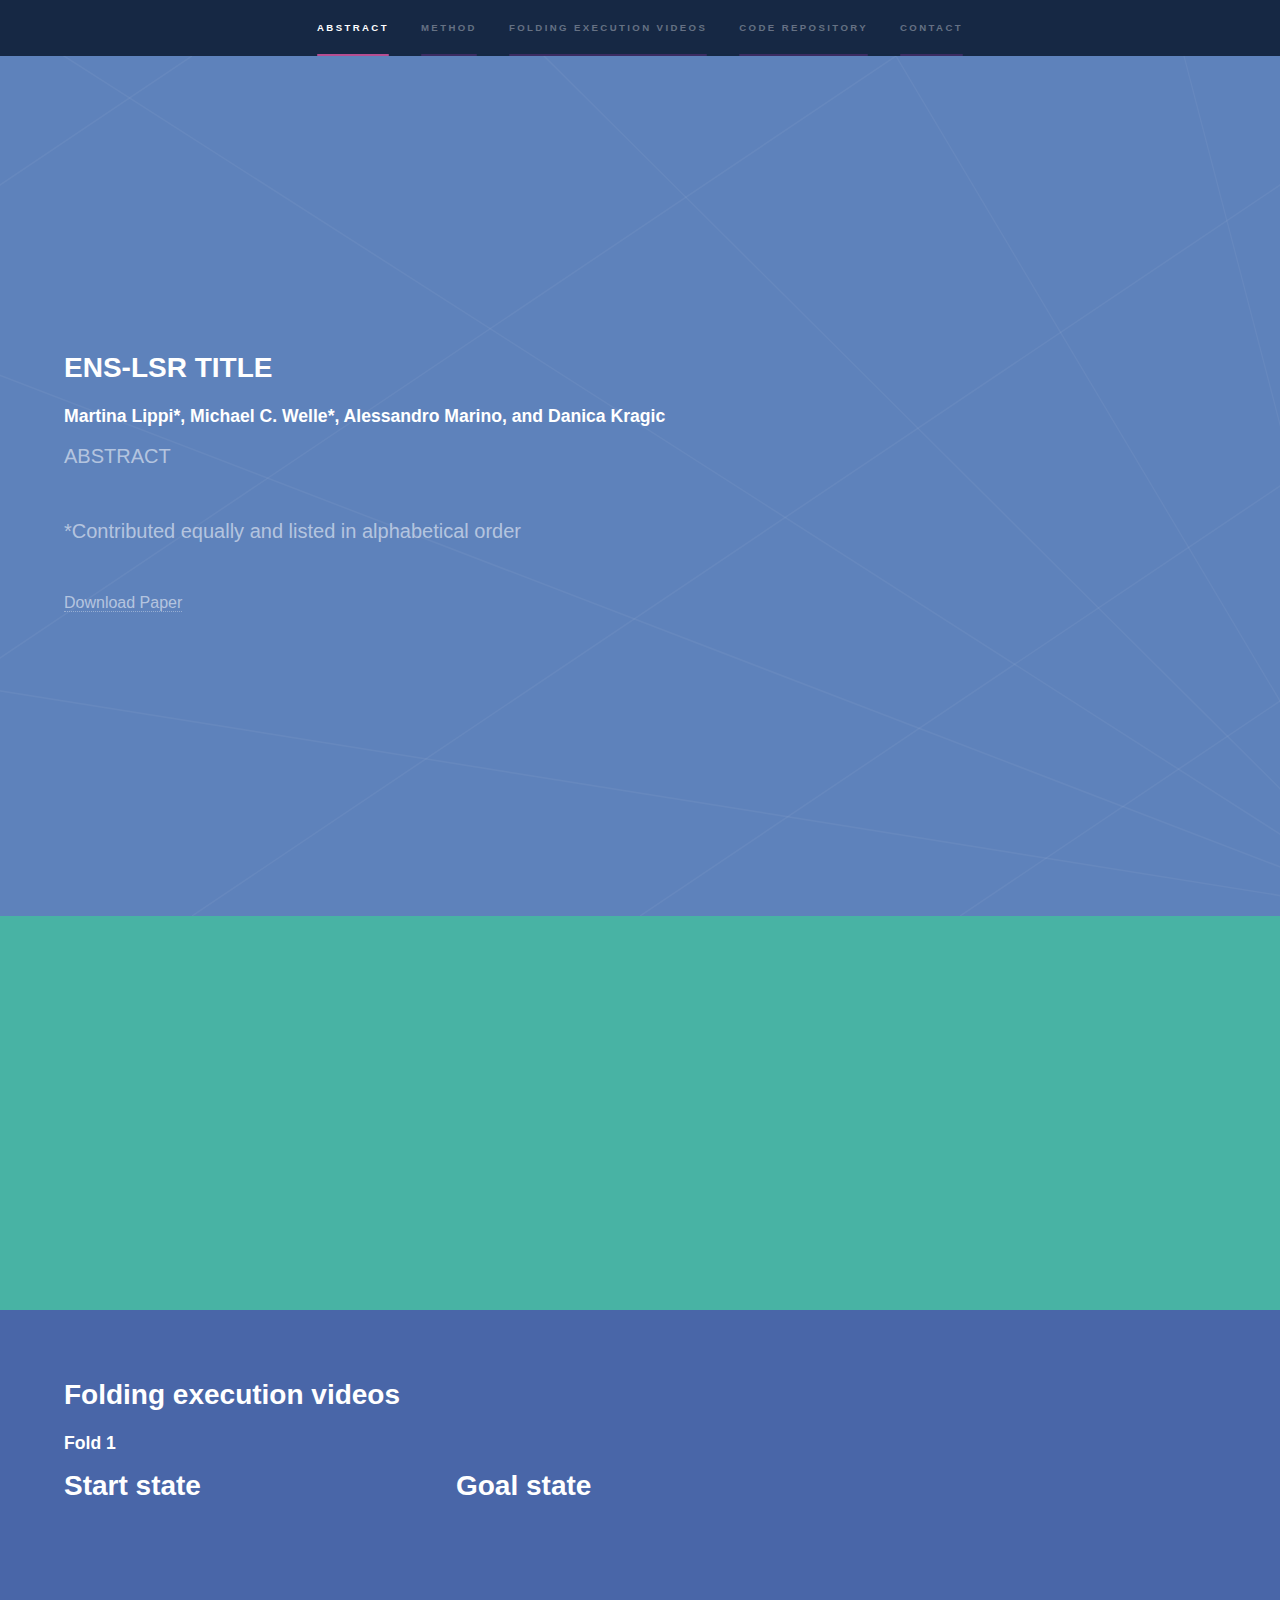
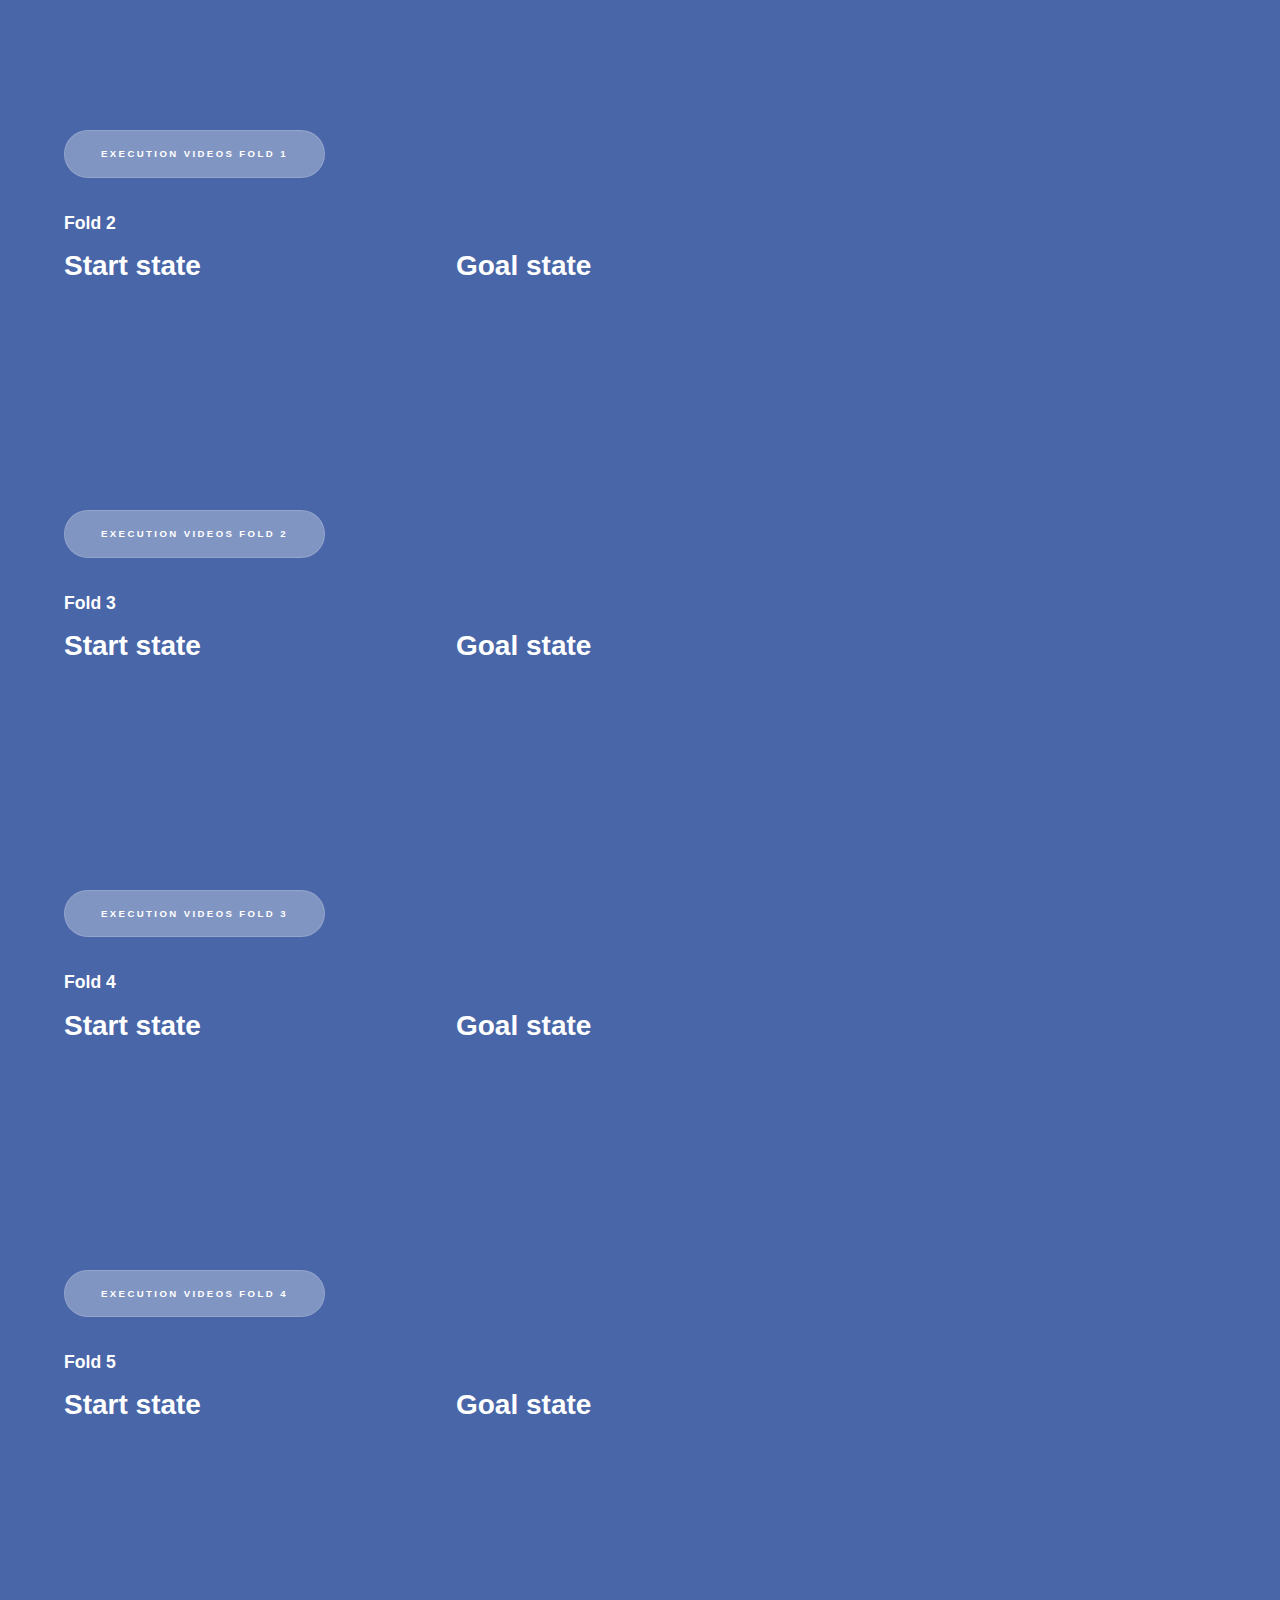
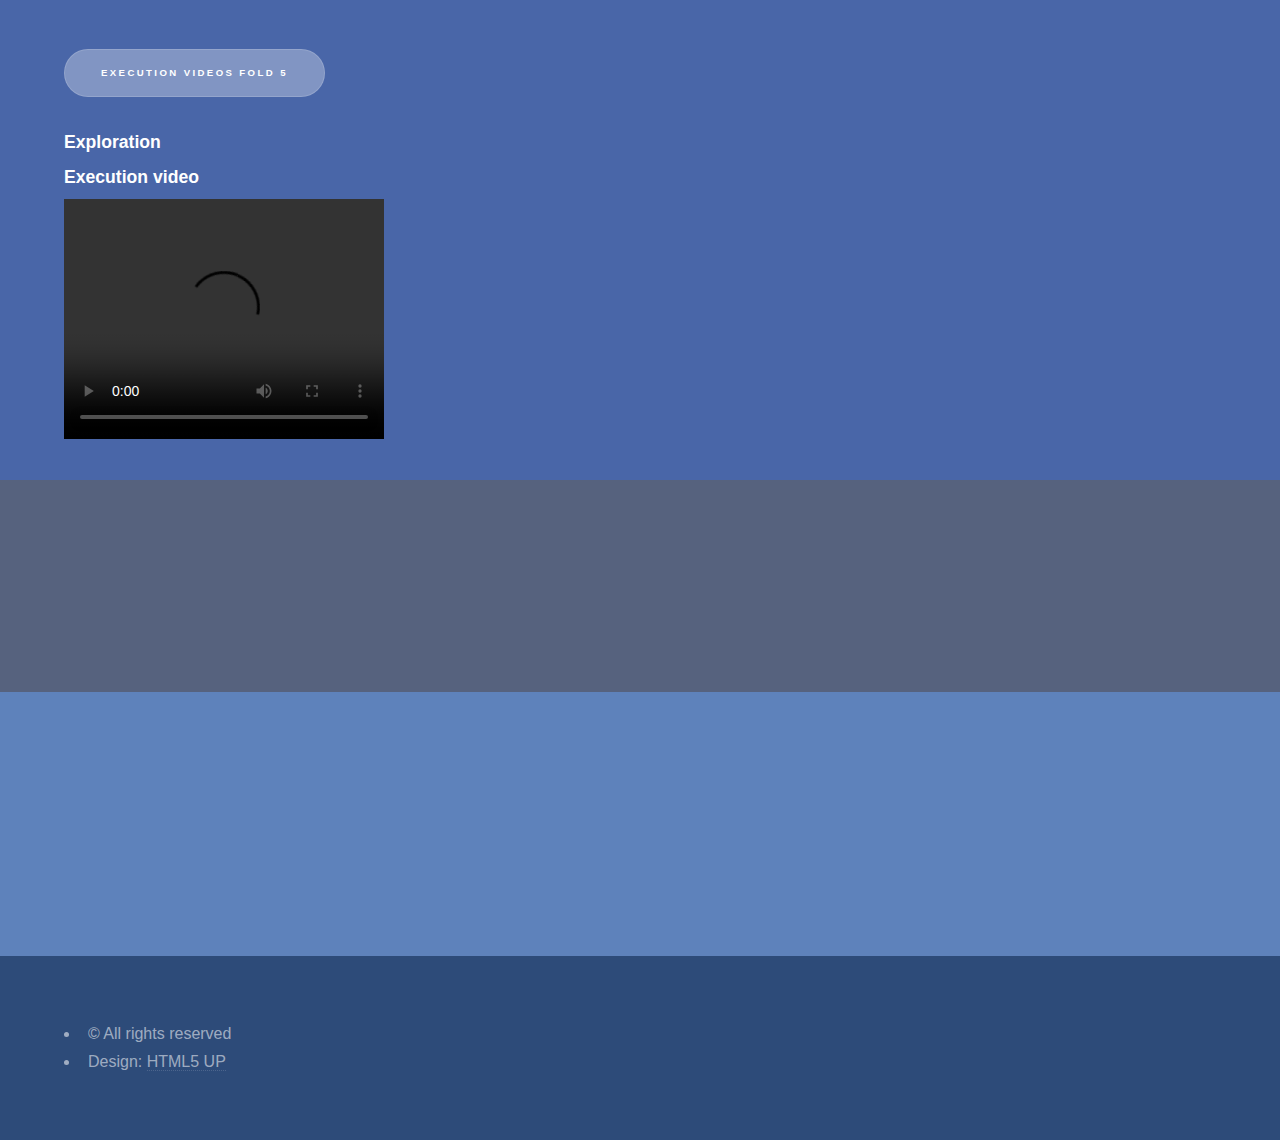
==== index.html @ e79122f7 "init website ens-lsr" ====
<!DOCTYPE HTML>
<!--
	Hyperspace by HTML5 UP
	html5up.net | @ajlkn
	Free for personal and commercial use under the CCA 3.0 license (html5up.net/license)
-->
<html>
	<head>
		<title>ENS-LSR</title>
		<meta charset="utf-8" />
		<meta name="viewport" content="width=device-width, initial-scale=1, user-scalable=no" />
		<link rel="stylesheet" href="assets/css/main.css" />
		<noscript><link rel="stylesheet" href="assets/css/noscript.css" /></noscript>
	</head>
	<body class="is-preload">

		<!-- Sidebar -->
			<section id="sidebar">
				<div class="inner">
					<nav>
						<ul>
							<li><a href="#intro">Abstract</a></li>
							<li><a href="#method">Method</a></li>
							<!--li><a href="#cite">Cite</a></li-->
							<li><a href="#videos">Folding execution videos</a></li>
							<li><a href="#code">Code Repository</a></li>	
							<li><a href="#contact">Contact</a></li>
						</ul>
					</nav>
				</div>
			</section>

		<!-- Wrapper -->
			<div id="wrapper">

				<!-- Intro -->
					<section id="intro" class="wrapper style1 fullscreen fade-up">
						<div class="inner">
							<h2>ENS-LSR TITLE</h2>
							<h3>Martina Lippi*, Michael C. Welle*,  Alessandro Marino, and Danica Kragic</h3>
							<p>
							ABSTRACT  
							</p>
							<p> 
							<small>*Contributed equally and listed in alphabetical order</small>
							</p>
							<a href="files/TODO.pdf" download="files/TODO.pdf">Download Paper</a>
							<p> </p>
							
							


						</div>
					</section>


					<!-- Method -->
					<section id="method" class="wrapper style2 fade-up">
						<div class="inner">
							<h2>Method</h2>
							<p>Our Method:</p>

							<!--div class="row">
								<a  class="image "><img class = "full-image" src="images/overview.png" alt="" data-position="center center" /></a>	
							</div-->
							
							<div class="row">
								<!--article class="col-4 col-12-xsmall work-item"-->
									<video controls="" class="overview-video">
									  <source src="videos/enslsr_summaryTODO.mp4" type="video/mp4">									
									</video>
								<!--/article-->
							</div>
							
							<p> </p>							

						</div>
					</section>

				<!-- Cite -->
					<!--section id="cite" class="wrapper style4 fade-up">
					
						<div class="inner">
							<h2>Use the following to cite us:</h2>
							<p class="p-code"><code>@inproceedings{lippi2020latent,<br>
  title={Latent Space Roadmap for Visual Action Planning of Deformable and Rigid Object Manipulation},<br>
  author={Lippi, Martina and Poklukar, Petra and Welle, Michael C and Varava, Anastasiia and Yin, Hang and Marino, Alessandro and Kragic, Danica},<br>
    booktitle={IEEE/RSJ International Conference on Intelligent Robots and Systems},<br>
  year={2020}<br>
}
</code></p>

							<p> </p>						


						</div>
						

					</section-->


				<!-- Videos -->
					<section id="videos" class="wrapper style3 spotlights">
						<div class="inner">
							<h2>Folding execution videos</h2>

							<h3>Fold 1</h3>

							<div class="row">
								
								<article class="col-4 col-12-xsmall work-item">
									<h2>Start state</h2>
									<a  class="image"><img src="images/web_org/F01/T01/S_00.png" alt="" data-position="center center" style="height:200px;"/></a>
								</article>	
								<article class="col-4 col-12-xsmall work-item">
									<h2>Goal state</h2>
									<a  class="image"><img src="images/web_org/F01/T01/G.png" alt="" data-position="center center" style="height:200px;"/></a>
								</article>	
							</div>


							<p> <a class="button mybutton"  href="execution_videos_ens_fold_01.html" > Execution videos fold 1</a> </p>
							<p></p>

							<h3>Fold 2</h3>

							<div class="row">
								
								<article class="col-4 col-12-xsmall work-item">
									<h2>Start state</h2>
									<a  class="image"><img src="images/web_org/F01/T01/S_00.png" alt="" data-position="center center" style="height:200px;"/></a>
								</article>	
								<article class="col-4 col-12-xsmall work-item">
									<h2>Goal state</h2>
									<a  class="image"><img src="images/web_org/F02/T01/G.png" alt="" data-position="center center" style="height:200px;"/></a>
								</article>	
							</div>

						

							<p> <a class="button mybutton"  href="execution_videos_ens_fold_02.html" > Execution videos fold 2</a> </p>
							<p></p>



							<h3>Fold 3</h3>

							<div class="row">
								
								<article class="col-4 col-12-xsmall work-item">
									<h2>Start state</h2>
									<a  class="image"><img src="images/web_org/F01/T01/S_00.png" alt="" data-position="center center" style="height:200px;"/></a>
								</article>	
								<article class="col-4 col-12-xsmall work-item">
									<h2>Goal state</h2>
									<a  class="image"><img src="images/web_org/F03/T01/G.png" alt="" data-position="center center" style="height:200px;"/></a>
								</article>	
							</div>
						

							<p> <a class="button mybutton"  href="execution_videos_ens_fold_03.html" > Execution videos fold 3</a> </p>
							<p></p>


							<h3>Fold 4</h3>

							<div class="row">
								
								<article class="col-4 col-12-xsmall work-item">
									<h2>Start state</h2>
									<a  class="image"><img src="images/web_org/F01/T01/S_00.png" alt="" data-position="center center" style="height:200px;"/></a>
								</article>	
								<article class="col-4 col-12-xsmall work-item">
									<h2>Goal state</h2>
									<a  class="image"><img src="images/web_org/F04/T01/G.png" alt="" data-position="center center" style="height:200px;"/></a>
								</article>	
							</div>
						

							<p> <a class="button mybutton"  href="execution_videos_ens_fold_04.html" > Execution videos fold 4</a> </p>
							<p></p>



							<h3>Fold 5</h3>

							<div class="row">
								
								<article class="col-4 col-12-xsmall work-item">
									<h2>Start state</h2>
									<a  class="image"><img src="images/web_org/F01/T01/S_00.png" alt="" data-position="center center" style="height:200px;"/></a>
								</article>	
								<article class="col-4 col-12-xsmall work-item">
									<h2>Goal state</h2>
									<a  class="image"><img src="images/web_org/F05/T01/G.png" alt="" data-position="center center" style="height:200px;"/></a>
								</article>	
							</div>
						

							<p> <a class="button mybutton"  href="execution_videos_ens_fold_05.html" > Execution videos fold 5</a> </p>
							<p></p>

							<h3>Exploration</h3>
								<article class="col-4 col-12-xsmall work-item">
									<h3>Execution video</h3>
									<video width="320" height="240" controls>
									  <source src="videos/sm_explorer.m4v" type="video/mp4">									
									</video>
								</article>





							<!--div class="row">
								<article class="col-4 col-12-xsmall work-item">
									<video width="320" height="240" controls>
									  <source src="videos/folding_trail_01.m4v" type="video/mp4">									
									</video>
								</article>
								<article class="col-4 col-12-xsmall work-item">
									<video width="320" height="240" controls>
									  <source src="videos/videos/folding_trail_01.m4v" type="video/mp4">									
									</video>
									
								</article>
								<article class="col-4 col-12-xsmall work-item">
									<video width="320" height="240" controls>
									  <source src="videos/videos/folding_trail_01.m4v" type="video/mp4">									
									</video>
								</article>
															
							</div>

							<div class="row">
								<article class="col-4 col-12-xsmall work-item">
									<video width="320" height="240" controls>
									  <source src="videos/folding_trail_01.m4v" type="video/mp4">									
									</video>
								</article>
								<article class="col-4 col-12-xsmall work-item">
									<video width="320" height="240" controls>
									  <source src="videos/videos/folding_trail_01.m4v" type="video/mp4">									
									</video>
									
								</article>
								<article class="col-4 col-12-xsmall work-item">
									<video width="320" height="240" controls>
									  <source src="videos/videos/folding_trail_01.m4v" type="video/mp4">									
									</video>
								</article>
															
							</div-->

						


					</section>


				<!-- Two -->
					<section id="code" class="wrapper style4 fade-up">
					
						<div class="inner">
							<h2>Code Repository</h2>
							<p>Avalible after paper acaptance</p>

							<!--a href="https://github.com/visual-action-planning/lsr-code" >Code Repository</a-->
							<p> </p>						


						</div>
						

					</section>

				

					
					<!-- five -->
					<section id="contact" class="wrapper style1 fade-up">
						<div class="inner">
							<h2>Contact</h2>
							 
							
										<li>Martina Lippi; lippi(at)kth.se, martina.lippi(at)uniroma3.it; KTH Royal Institute of Technology, Sweden and Roma Tre University, Italy</li> 
										<li>Michael C. Welle; mwelle(at)kth.se; KTH Royal Institute of Technology, Sweden</li>
										<li>Alessandro Marino; al.marino(at)unicas.it; University of Cassino and Southern Lazio, Italy</li> 
										<li>Danica Kragic; dani(at)kth.se; KTH Royal Institute of Technology, Sweden</li> 

									</ul>
							
						</div>
					</section>




			</div>

		<!-- Footer -->
			<footer id="footer" class="wrapper style1-alt">
				<div class="inner">
				<ul class="copyright">
						<li>&copy; All rights reserved</li><li>Design: <a href="http://html5up.net">HTML5 UP</a></li>
					</ul>
				</div>
			</footer>

		<!-- Scripts -->
			<script src="assets/js/jquery.min.js"></script>
			<script src="assets/js/jquery.scrollex.min.js"></script>
			<script src="assets/js/jquery.scrolly.min.js"></script>
			<script src="assets/js/browser.min.js"></script>
			<script src="assets/js/breakpoints.min.js"></script>
			<script src="assets/js/util.js"></script>
			<script src="assets/js/main.js"></script>

	</body>
</html>
---- assets/css/main.css ----
@import url(fontawesome-all.min.css);

/*
	Hyperspace by HTML5 UP
	html5up.net | @ajlkn
	Free for personal and commercial use under the CCA 3.0 license (html5up.net/license)
*/

html, body, div, span, applet, object,
iframe, h1, h2, h3, h4, h5, h6, p, blockquote,
pre, a, abbr, acronym, address, big, cite,
code, del, dfn, em, img, ins, kbd, q, s, samp,
small, strike, strong, sub, sup, tt, var, b,
u, i, center, dl, dt, dd, ol, ul, li, fieldset,
form, label, legend, table, caption, tbody,
tfoot, thead, tr, th, td, article, aside,
canvas, details, embed, figure, figcaption,
footer, header, hgroup, menu, nav, output, ruby,
section, summary, time, mark, audio, video {
	margin: 0;
	padding: 0;
	border: 0;
	font-size: 100%;
	font: inherit;
	vertical-align: baseline;}

article, aside, details, figcaption, figure,
footer, header, hgroup, menu, nav, section {
	display: block;}

body {
	line-height: 1;
}

ol, ul {
	list-style: none;
}

blockquote, q {
	quotes: none;
}

	blockquote:before, blockquote:after, q:before, q:after {
		content: '';
		content: none;
	}

table {
	border-collapse: collapse;
	border-spacing: 0;
}

body {
	-webkit-text-size-adjust: none;
}

mark {
	background-color: transparent;
	color: inherit;
}

input::-moz-focus-inner {
	border: 0;
	padding: 0;
}

input, select, textarea {
	-moz-appearance: none;
	-webkit-appearance: none;
	-ms-appearance: none;
	appearance: none;
}

/* Basic */

	@-ms-viewport {
		width: device-width;
	}

	body {
		-ms-overflow-style: scrollbar;
	}

	@media screen and (max-width: 480px) {

		html, body {
			min-width: 320px;
		}

	}

	html {
		box-sizing: border-box;
	}

	*, *:before, *:after {
		box-sizing: inherit;
	}

	body {
		background: #312450;
	}

		body.is-preload *, body.is-preload *:before, body.is-preload *:after {
			-moz-animation: none !important;
			-webkit-animation: none !important;
			-ms-animation: none !important;
			animation: none !important;
			-moz-transition: none !important;
			-webkit-transition: none !important;
			-ms-transition: none !important;
			transition: none !important;
		}

/* Type */

	body, input, select, textarea {
		color: rgba(255, 255, 255, 0.55);
		font-family: Arial, Helvetica, sans-serif;
		font-size: 16.5pt;
		font-weight: normal;
		line-height: 1.75;
	}

		@media screen and (max-width: 1680px) {

			body, input, select, textarea {
				font-size: 13pt;
			}

		}

		@media screen and (max-width: 1280px) {

			body, input, select, textarea {
				font-size: 12pt;
			}

		}

		@media screen and (max-width: 360px) {

			body, input, select, textarea {
				font-size: 11pt;
			}

		}

	a {
		-moz-transition: color 0.2s ease, border-bottom-color 0.2s ease;
		-webkit-transition: color 0.2s ease, border-bottom-color 0.2s ease;
		-ms-transition: color 0.2s ease, border-bottom-color 0.2s ease;
		transition: color 0.2s ease, border-bottom-color 0.2s ease;
		border-bottom: dotted 1px rgba(255, 255, 255, 0.35);
		color: inherit;
		text-decoration: none;
	}

		a:hover {
			border-bottom-color: transparent;
			color: #ffffff;
		}

	strong, b {
		color: #ffffff;
		font-weight: bold;
	}

	em, i {
		font-style: italic;
	}

	p {
		margin: 0 0 2em 0;
	}

	h1, h2, h3, h4, h5, h6 {
		color: #ffffff;
		font-weight: bold;
		line-height: 1.5;
		margin: 0 0 0.5em 0;
	}

		h1 a, h2 a, h3 a, h4 a, h5 a, h6 a {
			color: inherit;
			text-decoration: none;
		}

	h1 {
		font-size: 2.75em;
	}

		h1.major {
			margin: 0 0 1.3em 0;
			position: relative;
			padding-bottom: 0.35em;
		}

			h1.major:after {
				background-image: -moz-linear-gradient(to right, #5e42a6, #b74e91);
				background-image: -webkit-linear-gradient(to right, #5e42a6, #b74e91);
				background-image: -ms-linear-gradient(to right, #5e42a6, #b74e91);
				background-image: linear-gradient(to right, #5e42a6, #b74e91);
				-moz-transition: max-width 0.2s ease;
				-webkit-transition: max-width 0.2s ease;
				-ms-transition: max-width 0.2s ease;
				transition: max-width 0.2s ease;
				border-radius: 0.2em;
				bottom: 0;
				content: '';
				height: 0.05em;
				position: absolute;
				right: 0;
				width: 100%;
			}

	h2 {
		font-size: 1.75em;
	}

	h3 {
		font-size: 1.1em;
	}

	h4 {
		font-size: 1em;
	}

	h5 {
		font-size: 0.8em;
	}

	h6 {
		font-size: 0.6em;
	}

	@media screen and (max-width: 736px) {

		h1 {
			font-size: 2em;
		}

		h2 {
			font-size: 1.25em;
		}

		h3 {
			font-size: 1em;
		}

		h4 {
			font-size: 0.8em;
		}

		h5 {
			font-size: 0.6em;
		}

		h6 {
			font-size: 0.6em;
		}

	}

	sub {
		font-size: 0.8em;
		position: relative;
		top: 0.5em;
	}

	sup {
		font-size: 0.8em;
		position: relative;
		top: -0.5em;
	}

	blockquote {
		border-left: solid 4px rgba(255, 255, 255, 0.15);
		font-style: italic;
		margin: 0 0 2em 0;
		padding: 0.5em 0 0.5em 2em;
	}

	code {
		background: rgba(255, 255, 255, 0.05);
		border-radius: 0.25em;
		border: solid 1px rgba(255, 255, 255, 0.15);
		font-family: "Courier New", monospace;
		font-size: 0.9em;
		margin: 0 0.25em;
		padding: 0.25em 0.65em;
	}

	pre {
		-webkit-overflow-scrolling: touch;
		font-family: "Courier New", monospace;
		font-size: 0.9em;
		margin: 0 0 2em 0;
	}

		pre code {
			display: block;
			line-height: 1.75em;
			padding: 1em 1.5em;
			overflow-x: auto;
		}

	hr {
		border: 0;
		border-bottom: solid 1px rgba(255, 255, 255, 0.15);
		margin: 2em 0;
	}

		hr.major {
			margin: 3em 0;
		}

	.align-left {
		text-align: left;
	}

	.align-center {
		text-align: center;
	}

	.align-right {
		text-align: right;
	}

/* Row */

	.row {
		display: flex;
		flex-wrap: wrap;
		box-sizing: border-box;
		align-items: stretch;
	}

		.row > * {
			box-sizing: border-box;
		}

		.row.gtr-uniform > * > :last-child {
			margin-bottom: 0;
		}

		.row.aln-left {
			justify-content: flex-start;
		}

		.row.aln-center {
			justify-content: center;
		}

		.row.aln-right {
			justify-content: flex-end;
		}

		.row.aln-top {
			align-items: flex-start;
		}

		.row.aln-middle {
			align-items: center;
		}

		.row.aln-bottom {
			align-items: flex-end;
		}

		.row > .imp {
			order: -1;
		}

		.row > .col-1 {
			width: 8.33333%;
		}

		.row > .off-1 {
			margin-left: 8.33333%;
		}

		.row > .col-2 {
			width: 16.66667%;
		}

		.row > .off-2 {
			margin-left: 16.66667%;
		}

		.row > .col-3 {
			width: 25%;
		}

		.row > .off-3 {
			margin-left: 25%;
		}

		.row > .col-4 {
			width: 33.33333%;
		}

		.row > .off-4 {
			margin-left: 33.33333%;
		}

		.row > .col-5 {
			width: 41.66667%;
		}

		.row > .off-5 {
			margin-left: 41.66667%;
		}

		.row > .col-6 {
			width: 50%;
		}

		.row > .off-6 {
			margin-left: 50%;
		}

		.row > .col-7 {
			width: 58.33333%;
		}

		.row > .off-7 {
			margin-left: 58.33333%;
		}

		.row > .col-8 {
			width: 66.66667%;
		}

		.row > .off-8 {
			margin-left: 66.66667%;
		}

		.row > .col-9 {
			width: 75%;
		}

		.row > .off-9 {
			margin-left: 75%;
		}

		.row > .col-10 {
			width: 83.33333%;
		}

		.row > .off-10 {
			margin-left: 83.33333%;
		}

		.row > .col-11 {
			width: 91.66667%;
		}

		.row > .off-11 {
			margin-left: 91.66667%;
		}

		.row > .col-12 {
			width: 100%;
		}

		.row > .off-12 {
			margin-left: 100%;
		}

		.row.gtr-0 {
			margin-top: 0;
			margin-left: 0em;
		}

			.row.gtr-0 > * {
				padding: 0 0 0 0em;
			}

			.row.gtr-0.gtr-uniform {
				margin-top: 0em;
			}

				.row.gtr-0.gtr-uniform > * {
					padding-top: 0em;
				}

		.row.gtr-25 {
			margin-top: 0;
			margin-left: -0.375em;
		}

			.row.gtr-25 > * {
				padding: 0 0 0 0.375em;
			}

			.row.gtr-25.gtr-uniform {
				margin-top: -0.375em;
			}

				.row.gtr-25.gtr-uniform > * {
					padding-top: 0.375em;
				}

		.row.gtr-50 {
			margin-top: 0;
			margin-left: -0.75em;
		}

			.row.gtr-50 > * {
				padding: 0 0 0 0.75em;
			}

			.row.gtr-50.gtr-uniform {
				margin-top: -0.75em;
			}

				.row.gtr-50.gtr-uniform > * {
					padding-top: 0.75em;
				}

		.row {
			margin-top: 0;
			margin-left: -1.5em;
		}

			.row > * {
				padding: 0 0 0 1.5em;
			}

			.row.gtr-uniform {
				margin-top: -1.5em;
			}

				.row.gtr-uniform > * {
					padding-top: 1.5em;
				}

		.row.gtr-150 {
			margin-top: 0;
			margin-left: -2.25em;
		}

			.row.gtr-150 > * {
				padding: 0 0 0 2.25em;
			}

			.row.gtr-150.gtr-uniform {
				margin-top: -2.25em;
			}

				.row.gtr-150.gtr-uniform > * {
					padding-top: 2.25em;
				}

		.row.gtr-200 {
			margin-top: 0;
			margin-left: -3em;
		}

			.row.gtr-200 > * {
				padding: 0 0 0 3em;
			}

			.row.gtr-200.gtr-uniform {
				margin-top: -3em;
			}

				.row.gtr-200.gtr-uniform > * {
					padding-top: 3em;
				}

		@media screen and (max-width: 1680px) {

			.row {
				display: flex;
				flex-wrap: wrap;
				box-sizing: border-box;
				align-items: stretch;
			}

				.row > * {
					box-sizing: border-box;
				}

				.row.gtr-uniform > * > :last-child {
					margin-bottom: 0;
				}

				.row.aln-left {
					justify-content: flex-start;
				}

				.row.aln-center {
					justify-content: center;
				}

				.row.aln-right {
					justify-content: flex-end;
				}

				.row.aln-top {
					align-items: flex-start;
				}

				.row.aln-middle {
					align-items: center;
				}

				.row.aln-bottom {
					align-items: flex-end;
				}

				.row > .imp-xlarge {
					order: -1;
				}

				.row > .col-1-xlarge {
					width: 8.33333%;
				}

				.row > .off-1-xlarge {
					margin-left: 8.33333%;
				}

				.row > .col-2-xlarge {
					width: 16.66667%;
				}

				.row > .off-2-xlarge {
					margin-left: 16.66667%;
				}

				.row > .col-3-xlarge {
					width: 25%;
				}

				.row > .off-3-xlarge {
					margin-left: 25%;
				}

				.row > .col-4-xlarge {
					width: 33.33333%;
				}

				.row > .off-4-xlarge {
					margin-left: 33.33333%;
				}

				.row > .col-5-xlarge {
					width: 41.66667%;
				}

				.row > .off-5-xlarge {
					margin-left: 41.66667%;
				}

				.row > .col-6-xlarge {
					width: 50%;
				}

				.row > .off-6-xlarge {
					margin-left: 50%;
				}

				.row > .col-7-xlarge {
					width: 58.33333%;
				}

				.row > .off-7-xlarge {
					margin-left: 58.33333%;
				}

				.row > .col-8-xlarge {
					width: 66.66667%;
				}

				.row > .off-8-xlarge {
					margin-left: 66.66667%;
				}

				.row > .col-9-xlarge {
					width: 75%;
				}

				.row > .off-9-xlarge {
					margin-left: 75%;
				}

				.row > .col-10-xlarge {
					width: 83.33333%;
				}

				.row > .off-10-xlarge {
					margin-left: 83.33333%;
				}

				.row > .col-11-xlarge {
					width: 91.66667%;
				}

				.row > .off-11-xlarge {
					margin-left: 91.66667%;
				}

				.row > .col-12-xlarge {
					width: 100%;
				}

				.row > .off-12-xlarge {
					margin-left: 100%;
				}

				.row.gtr-0 {
					margin-top: 0;
					margin-left: 0em;
				}

					.row.gtr-0 > * {
						padding: 0 0 0 0em;
					}

					.row.gtr-0.gtr-uniform {
						margin-top: 0em;
					}

						.row.gtr-0.gtr-uniform > * {
							padding-top: 0em;
						}

				.row.gtr-25 {
					margin-top: 0;
					margin-left: -0.375em;
				}

					.row.gtr-25 > * {
						padding: 0 0 0 0.375em;
					}

					.row.gtr-25.gtr-uniform {
						margin-top: -0.375em;
					}

						.row.gtr-25.gtr-uniform > * {
							padding-top: 0.375em;
						}

				.row.gtr-50 {
					margin-top: 0;
					margin-left: -0.75em;
				}

					.row.gtr-50 > * {
						padding: 0 0 0 0.75em;
					}

					.row.gtr-50.gtr-uniform {
						margin-top: -0.75em;
					}

						.row.gtr-50.gtr-uniform > * {
							padding-top: 0.75em;
						}

				.row {
					margin-top: 0;
					margin-left: -1.5em;
				}

					.row > * {
						padding: 0 0 0 1.5em;
					}

					.row.gtr-uniform {
						margin-top: -1.5em;
					}

						.row.gtr-uniform > * {
							padding-top: 1.5em;
						}

				.row.gtr-150 {
					margin-top: 0;
					margin-left: -2.25em;
				}

					.row.gtr-150 > * {
						padding: 0 0 0 2.25em;
					}

					.row.gtr-150.gtr-uniform {
						margin-top: -2.25em;
					}

						.row.gtr-150.gtr-uniform > * {
							padding-top: 2.25em;
						}

				.row.gtr-200 {
					margin-top: 0;
					margin-left: -3em;
				}

					.row.gtr-200 > * {
						padding: 0 0 0 3em;
					}

					.row.gtr-200.gtr-uniform {
						margin-top: -3em;
					}

						.row.gtr-200.gtr-uniform > * {
							padding-top: 3em;
						}

		}

		@media screen and (max-width: 1280px) {

			.row {
				display: flex;
				flex-wrap: wrap;
				box-sizing: border-box;
				align-items: stretch;
			}

				.row > * {
					box-sizing: border-box;
				}

				.row.gtr-uniform > * > :last-child {
					margin-bottom: 0;
				}

				.row.aln-left {
					justify-content: flex-start;
				}

				.row.aln-center {
					justify-content: center;
				}

				.row.aln-right {
					justify-content: flex-end;
				}

				.row.aln-top {
					align-items: flex-start;
				}

				.row.aln-middle {
					align-items: center;
				}

				.row.aln-bottom {
					align-items: flex-end;
				}

				.row > .imp-large {
					order: -1;
				}

				.row > .col-1-large {
					width: 8.33333%;
				}

				.row > .off-1-large {
					margin-left: 8.33333%;
				}

				.row > .col-2-large {
					width: 16.66667%;
				}

				.row > .off-2-large {
					margin-left: 16.66667%;
				}

				.row > .col-3-large {
					width: 25%;
				}

				.row > .off-3-large {
					margin-left: 25%;
				}

				.row > .col-4-large {
					width: 33.33333%;
				}

				.row > .off-4-large {
					margin-left: 33.33333%;
				}

				.row > .col-5-large {
					width: 41.66667%;
				}

				.row > .off-5-large {
					margin-left: 41.66667%;
				}

				.row > .col-6-large {
					width: 50%;
				}

				.row > .off-6-large {
					margin-left: 50%;
				}

				.row > .col-7-large {
					width: 58.33333%;
				}

				.row > .off-7-large {
					margin-left: 58.33333%;
				}

				.row > .col-8-large {
					width: 66.66667%;
				}

				.row > .off-8-large {
					margin-left: 66.66667%;
				}

				.row > .col-9-large {
					width: 75%;
				}

				.row > .off-9-large {
					margin-left: 75%;
				}

				.row > .col-10-large {
					width: 83.33333%;
				}

				.row > .off-10-large {
					margin-left: 83.33333%;
				}

				.row > .col-11-large {
					width: 91.66667%;
				}

				.row > .off-11-large {
					margin-left: 91.66667%;
				}

				.row > .col-12-large {
					width: 100%;
				}

				.row > .off-12-large {
					margin-left: 100%;
				}

				.row.gtr-0 {
					margin-top: 0;
					margin-left: 0em;
				}

					.row.gtr-0 > * {
						padding: 0 0 0 0em;
					}

					.row.gtr-0.gtr-uniform {
						margin-top: 0em;
					}

						.row.gtr-0.gtr-uniform > * {
							padding-top: 0em;
						}

				.row.gtr-25 {
					margin-top: 0;
					margin-left: -0.375em;
				}

					.row.gtr-25 > * {
						padding: 0 0 0 0.375em;
					}

					.row.gtr-25.gtr-uniform {
						margin-top: -0.375em;
					}

						.row.gtr-25.gtr-uniform > * {
							padding-top: 0.375em;
						}

				.row.gtr-50 {
					margin-top: 0;
					margin-left: -0.75em;
				}

					.row.gtr-50 > * {
						padding: 0 0 0 0.75em;
					}

					.row.gtr-50.gtr-uniform {
						margin-top: -0.75em;
					}

						.row.gtr-50.gtr-uniform > * {
							padding-top: 0.75em;
						}

				.row {
					margin-top: 0;
					margin-left: -1.5em;
				}

					.row > * {
						padding: 0 0 0 1.5em;
					}

					.row.gtr-uniform {
						margin-top: -1.5em;
					}

						.row.gtr-uniform > * {
							padding-top: 1.5em;
						}

				.row.gtr-150 {
					margin-top: 0;
					margin-left: -2.25em;
				}

					.row.gtr-150 > * {
						padding: 0 0 0 2.25em;
					}

					.row.gtr-150.gtr-uniform {
						margin-top: -2.25em;
					}

						.row.gtr-150.gtr-uniform > * {
							padding-top: 2.25em;
						}

				.row.gtr-200 {
					margin-top: 0;
					margin-left: -3em;
				}

					.row.gtr-200 > * {
						padding: 0 0 0 3em;
					}

					.row.gtr-200.gtr-uniform {
						margin-top: -3em;
					}

						.row.gtr-200.gtr-uniform > * {
							padding-top: 3em;
						}

		}

		@media screen and (max-width: 980px) {

			.row {
				display: flex;
				flex-wrap: wrap;
				box-sizing: border-box;
				align-items: stretch;
			}

				.row > * {
					box-sizing: border-box;
				}

				.row.gtr-uniform > * > :last-child {
					margin-bottom: 0;
				}

				.row.aln-left {
					justify-content: flex-start;
				}

				.row.aln-center {
					justify-content: center;
				}

				.row.aln-right {
					justify-content: flex-end;
				}

				.row.aln-top {
					align-items: flex-start;
				}

				.row.aln-middle {
					align-items: center;
				}

				.row.aln-bottom {
					align-items: flex-end;
				}

				.row > .imp-medium {
					order: -1;
				}

				.row > .col-1-medium {
					width: 8.33333%;
				}

				.row > .off-1-medium {
					margin-left: 8.33333%;
				}

				.row > .col-2-medium {
					width: 16.66667%;
				}

				.row > .off-2-medium {
					margin-left: 16.66667%;
				}

				.row > .col-3-medium {
					width: 25%;
				}

				.row > .off-3-medium {
					margin-left: 25%;
				}

				.row > .col-4-medium {
					width: 33.33333%;
				}

				.row > .off-4-medium {
					margin-left: 33.33333%;
				}

				.row > .col-5-medium {
					width: 41.66667%;
				}

				.row > .off-5-medium {
					margin-left: 41.66667%;
				}

				.row > .col-6-medium {
					width: 50%;
				}

				.row > .off-6-medium {
					margin-left: 50%;
				}

				.row > .col-7-medium {
					width: 58.33333%;
				}

				.row > .off-7-medium {
					margin-left: 58.33333%;
				}

				.row > .col-8-medium {
					width: 66.66667%;
				}

				.row > .off-8-medium {
					margin-left: 66.66667%;
				}

				.row > .col-9-medium {
					width: 75%;
				}

				.row > .off-9-medium {
					margin-left: 75%;
				}

				.row > .col-10-medium {
					width: 83.33333%;
				}

				.row > .off-10-medium {
					margin-left: 83.33333%;
				}

				.row > .col-11-medium {
					width: 91.66667%;
				}

				.row > .off-11-medium {
					margin-left: 91.66667%;
				}

				.row > .col-12-medium {
					width: 100%;
				}

				.row > .off-12-medium {
					margin-left: 100%;
				}

				.row.gtr-0 {
					margin-top: 0;
					margin-left: 0em;
				}

					.row.gtr-0 > * {
						padding: 0 0 0 0em;
					}

					.row.gtr-0.gtr-uniform {
						margin-top: 0em;
					}

						.row.gtr-0.gtr-uniform > * {
							padding-top: 0em;
						}

				.row.gtr-25 {
					margin-top: 0;
					margin-left: -0.375em;
				}

					.row.gtr-25 > * {
						padding: 0 0 0 0.375em;
					}

					.row.gtr-25.gtr-uniform {
						margin-top: -0.375em;
					}

						.row.gtr-25.gtr-uniform > * {
							padding-top: 0.375em;
						}

				.row.gtr-50 {
					margin-top: 0;
					margin-left: -0.75em;
				}

					.row.gtr-50 > * {
						padding: 0 0 0 0.75em;
					}

					.row.gtr-50.gtr-uniform {
						margin-top: -0.75em;
					}

						.row.gtr-50.gtr-uniform > * {
							padding-top: 0.75em;
						}

				.row {
					margin-top: 0;
					margin-left: -1.5em;
				}

					.row > * {
						padding: 0 0 0 1.5em;
					}

					.row.gtr-uniform {
						margin-top: -1.5em;
					}

						.row.gtr-uniform > * {
							padding-top: 1.5em;
						}

				.row.gtr-150 {
					margin-top: 0;
					margin-left: -2.25em;
				}

					.row.gtr-150 > * {
						padding: 0 0 0 2.25em;
					}

					.row.gtr-150.gtr-uniform {
						margin-top: -2.25em;
					}

						.row.gtr-150.gtr-uniform > * {
							padding-top: 2.25em;
						}

				.row.gtr-200 {
					margin-top: 0;
					margin-left: -3em;
				}

					.row.gtr-200 > * {
						padding: 0 0 0 3em;
					}

					.row.gtr-200.gtr-uniform {
						margin-top: -3em;
					}

						.row.gtr-200.gtr-uniform > * {
							padding-top: 3em;
						}

		}

		@media screen and (max-width: 736px) {

			.row {
				display: flex;
				flex-wrap: wrap;
				box-sizing: border-box;
				align-items: stretch;
			}

				.row > * {
					box-sizing: border-box;
				}

				.row.gtr-uniform > * > :last-child {
					margin-bottom: 0;
				}

				.row.aln-left {
					justify-content: flex-start;
				}

				.row.aln-center {
					justify-content: center;
				}

				.row.aln-right {
					justify-content: flex-end;
				}

				.row.aln-top {
					align-items: flex-start;
				}

				.row.aln-middle {
					align-items: center;
				}

				.row.aln-bottom {
					align-items: flex-end;
				}

				.row > .imp-small {
					order: -1;
				}

				.row > .col-1-small {
					width: 8.33333%;
				}

				.row > .off-1-small {
					margin-left: 8.33333%;
				}

				.row > .col-2-small {
					width: 16.66667%;
				}

				.row > .off-2-small {
					margin-left: 16.66667%;
				}

				.row > .col-3-small {
					width: 25%;
				}

				.row > .off-3-small {
					margin-left: 25%;
				}

				.row > .col-4-small {
					width: 33.33333%;
				}

				.row > .off-4-small {
					margin-left: 33.33333%;
				}

				.row > .col-5-small {
					width: 41.66667%;
				}

				.row > .off-5-small {
					margin-left: 41.66667%;
				}

				.row > .col-6-small {
					width: 50%;
				}

				.row > .off-6-small {
					margin-left: 50%;
				}

				.row > .col-7-small {
					width: 58.33333%;
				}

				.row > .off-7-small {
					margin-left: 58.33333%;
				}

				.row > .col-8-small {
					width: 66.66667%;
				}

				.row > .off-8-small {
					margin-left: 66.66667%;
				}

				.row > .col-9-small {
					width: 75%;
				}

				.row > .off-9-small {
					margin-left: 75%;
				}

				.row > .col-10-small {
					width: 83.33333%;
				}

				.row > .off-10-small {
					margin-left: 83.33333%;
				}

				.row > .col-11-small {
					width: 91.66667%;
				}

				.row > .off-11-small {
					margin-left: 91.66667%;
				}

				.row > .col-12-small {
					width: 100%;
				}

				.row > .off-12-small {
					margin-left: 100%;
				}

				.row.gtr-0 {
					margin-top: 0;
					margin-left: 0em;
				}

					.row.gtr-0 > * {
						padding: 0 0 0 0em;
					}

					.row.gtr-0.gtr-uniform {
						margin-top: 0em;
					}

						.row.gtr-0.gtr-uniform > * {
							padding-top: 0em;
						}

				.row.gtr-25 {
					margin-top: 0;
					margin-left: -0.375em;
				}

					.row.gtr-25 > * {
						padding: 0 0 0 0.375em;
					}

					.row.gtr-25.gtr-uniform {
						margin-top: -0.375em;
					}

						.row.gtr-25.gtr-uniform > * {
							padding-top: 0.375em;
						}

				.row.gtr-50 {
					margin-top: 0;
					margin-left: -0.75em;
				}

					.row.gtr-50 > * {
						padding: 0 0 0 0.75em;
					}

					.row.gtr-50.gtr-uniform {
						margin-top: -0.75em;
					}

						.row.gtr-50.gtr-uniform > * {
							padding-top: 0.75em;
						}

				.row {
					margin-top: 0;
					margin-left: -1.5em;
				}

					.row > * {
						padding: 0 0 0 1.5em;
					}

					.row.gtr-uniform {
						margin-top: -1.5em;
					}

						.row.gtr-uniform > * {
							padding-top: 1.5em;
						}

				.row.gtr-150 {
					margin-top: 0;
					margin-left: -2.25em;
				}

					.row.gtr-150 > * {
						padding: 0 0 0 2.25em;
					}

					.row.gtr-150.gtr-uniform {
						margin-top: -2.25em;
					}

						.row.gtr-150.gtr-uniform > * {
							padding-top: 2.25em;
						}

				.row.gtr-200 {
					margin-top: 0;
					margin-left: -3em;
				}

					.row.gtr-200 > * {
						padding: 0 0 0 3em;
					}

					.row.gtr-200.gtr-uniform {
						margin-top: -3em;
					}

						.row.gtr-200.gtr-uniform > * {
							padding-top: 3em;
						}

		}

		@media screen and (max-width: 480px) {

			.row {
				display: flex;
				flex-wrap: wrap;
				box-sizing: border-box;
				align-items: stretch;
			}

				.row > * {
					box-sizing: border-box;
				}

				.row.gtr-uniform > * > :last-child {
					margin-bottom: 0;
				}

				.row.aln-left {
					justify-content: flex-start;
				}

				.row.aln-center {
					justify-content: center;
				}

				.row.aln-right {
					justify-content: flex-end;
				}

				.row.aln-top {
					align-items: flex-start;
				}

				.row.aln-middle {
					align-items: center;
				}

				.row.aln-bottom {
					align-items: flex-end;
				}

				.row > .imp-xsmall {
					order: -1;
				}

				.row > .col-1-xsmall {
					width: 8.33333%;
				}

				.row > .off-1-xsmall {
					margin-left: 8.33333%;
				}

				.row > .col-2-xsmall {
					width: 16.66667%;
				}

				.row > .off-2-xsmall {
					margin-left: 16.66667%;
				}

				.row > .col-3-xsmall {
					width: 25%;
				}

				.row > .off-3-xsmall {
					margin-left: 25%;
				}

				.row > .col-4-xsmall {
					width: 33.33333%;
				}

				.row > .off-4-xsmall {
					margin-left: 33.33333%;
				}

				.row > .col-5-xsmall {
					width: 41.66667%;
				}

				.row > .off-5-xsmall {
					margin-left: 41.66667%;
				}

				.row > .col-6-xsmall {
					width: 50%;
				}

				.row > .off-6-xsmall {
					margin-left: 50%;
				}

				.row > .col-7-xsmall {
					width: 58.33333%;
				}

				.row > .off-7-xsmall {
					margin-left: 58.33333%;
				}

				.row > .col-8-xsmall {
					width: 66.66667%;
				}

				.row > .off-8-xsmall {
					margin-left: 66.66667%;
				}

				.row > .col-9-xsmall {
					width: 75%;
				}

				.row > .off-9-xsmall {
					margin-left: 75%;
				}

				.row > .col-10-xsmall {
					width: 83.33333%;
				}

				.row > .off-10-xsmall {
					margin-left: 83.33333%;
				}

				.row > .col-11-xsmall {
					width: 91.66667%;
				}

				.row > .off-11-xsmall {
					margin-left: 91.66667%;
				}

				.row > .col-12-xsmall {
					width: 100%;
				}

				.row > .off-12-xsmall {
					margin-left: 100%;
				}

				.row.gtr-0 {
					margin-top: 0;
					margin-left: 0em;
				}

					.row.gtr-0 > * {
						padding: 0 0 0 0em;
					}

					.row.gtr-0.gtr-uniform {
						margin-top: 0em;
					}

						.row.gtr-0.gtr-uniform > * {
							padding-top: 0em;
						}

				.row.gtr-25 {
					margin-top: 0;
					margin-left: -0.375em;
				}

					.row.gtr-25 > * {
						padding: 0 0 0 0.375em;
					}

					.row.gtr-25.gtr-uniform {
						margin-top: -0.375em;
					}

						.row.gtr-25.gtr-uniform > * {
							padding-top: 0.375em;
						}

				.row.gtr-50 {
					margin-top: 0;
					margin-left: -0.75em;
				}

					.row.gtr-50 > * {
						padding: 0 0 0 0.75em;
					}

					.row.gtr-50.gtr-uniform {
						margin-top: -0.75em;
					}

						.row.gtr-50.gtr-uniform > * {
							padding-top: 0.75em;
						}

				.row {
					margin-top: 0;
					margin-left: -1.5em;
				}

					.row > * {
						padding: 0 0 0 1.5em;
					}

					.row.gtr-uniform {
						margin-top: -1.5em;
					}

						.row.gtr-uniform > * {
							padding-top: 1.5em;
						}

				.row.gtr-150 {
					margin-top: 0;
					margin-left: -2.25em;
				}

					.row.gtr-150 > * {
						padding: 0 0 0 2.25em;
					}

					.row.gtr-150.gtr-uniform {
						margin-top: -2.25em;
					}

						.row.gtr-150.gtr-uniform > * {
							padding-top: 2.25em;
						}

				.row.gtr-200 {
					margin-top: 0;
					margin-left: -3em;
				}

					.row.gtr-200 > * {
						padding: 0 0 0 3em;
					}

					.row.gtr-200.gtr-uniform {
						margin-top: -3em;
					}

						.row.gtr-200.gtr-uniform > * {
							padding-top: 3em;
						}

		}

/* Box */

	.box {
		border-radius: 0.25em;
		border: solid 1px rgba(255, 255, 255, 0.15);
		margin-bottom: 2em;
		padding: 1.5em;
	}

		.box > :last-child,
		.box > :last-child > :last-child,
		.box > :last-child > :last-child > :last-child {
			margin-bottom: 0;
		}

		.box.alt {
			border: 0;
			border-radius: 0;
			padding: 0;
		}

/* Button */

	input[type="submit"],
	input[type="reset"],
	input[type="button"],
	button,
	.button {
		-moz-appearance: none;
		-webkit-appearance: none;
		-ms-appearance: none;
		appearance: none;
		-moz-transition: border-color 0.2s ease;
		-webkit-transition: border-color 0.2s ease;
		-ms-transition: border-color 0.2s ease;
		transition: border-color 0.2s ease;
		background-color: #ffffff4f;
		border: solid 1px !important;
		border-color: rgba(255, 255, 255, 0.15) !important;
		border-radius: 3em;
		color: #ffffff !important;
		cursor: pointer;
		display: inline-block;
		font-size: 0.6em;
		font-weight: bold;
		height: calc(4.75em + 2px);
		letter-spacing: 0.25em;
		line-height: 4.75em;
		outline: 0;
		padding: 0 3.75em;
		position: relative;
		text-align: center;
		text-decoration: none;
		text-transform: uppercase;
		white-space: nowrap;
	}

		input[type="submit"]:after,
		input[type="reset"]:after,
		input[type="button"]:after,
		button:after,
		.button:after {
			-moz-transform: scale(0.25);
			-webkit-transform: scale(0.25);
			-ms-transform: scale(0.25);
			transform: scale(0.25);
			pointer-events: none;
			-moz-transition: opacity 0.2s ease, -moz-transform 0.2s ease;
			-webkit-transition: opacity 0.2s ease, -webkit-transform 0.2s ease;
			-ms-transition: opacity 0.2s ease, -ms-transform 0.2s ease;
			transition: opacity 0.2s ease, transform 0.2s ease;
			background: #ffffff;
			border-radius: 3em;
			content: '';
			height: 100%;
			left: 0;
			opacity: 0;
			position: absolute;
			top: 0;
			width: 100%;
		}

		input[type="submit"].icon:before,
		input[type="reset"].icon:before,
		input[type="button"].icon:before,
		button.icon:before,
		.button.icon:before {
			margin-right: 0.75em;
		}

		input[type="submit"].fit,
		input[type="reset"].fit,
		input[type="button"].fit,
		button.fit,
		.button.fit {
			width: 100%;
		}

		input[type="submit"].small,
		input[type="reset"].small,
		input[type="button"].small,
		button.small,
		.button.small {
			font-size: 0.4em;
		}

		input[type="submit"].large,
		input[type="reset"].large,
		input[type="button"].large,
		button.large,
		.button.large {
			font-size: 0.8em;
		}

		input[type="submit"].primary,
		input[type="reset"].primary,
		input[type="button"].primary,
		button.primary,
		.button.primary {
			background-color: #ffffff;
			color: #312450 !important;
		}

			input[type="submit"].primary:after,
			input[type="reset"].primary:after,
			input[type="button"].primary:after,
			button.primary:after,
			.button.primary:after {
				display: none;
			}

		input[type="submit"].disabled, input[type="submit"]:disabled,
		input[type="reset"].disabled,
		input[type="reset"]:disabled,
		input[type="button"].disabled,
		input[type="button"]:disabled,
		button.disabled,
		button:disabled,
		.button.disabled,
		.button:disabled {
			cursor: default;
			opacity: 0.5;
			pointer-events: none;
		}

		input[type="submit"]:hover,
		input[type="reset"]:hover,
		input[type="button"]:hover,
		button:hover,
		.button:hover {
			border-color: rgba(255, 255, 255, 0.55) !important;
		}

			input[type="submit"]:hover:after,
			input[type="reset"]:hover:after,
			input[type="button"]:hover:after,
			button:hover:after,
			.button:hover:after {
				opacity: 0.05;
				-moz-transform: scale(1);
				-webkit-transform: scale(1);
				-ms-transform: scale(1);
				transform: scale(1);
			}

			input[type="submit"]:hover:active,
			input[type="reset"]:hover:active,
			input[type="button"]:hover:active,
			button:hover:active,
			.button:hover:active {
				border-color: #ffffff !important;
			}

				input[type="submit"]:hover:active:after,
				input[type="reset"]:hover:active:after,
				input[type="button"]:hover:active:after,
				button:hover:active:after,
				.button:hover:active:after {
					opacity: 0.1;
				}

/* Features */

	.features {
		display: -moz-flex;
		display: -webkit-flex;
		display: -ms-flex;
		display: flex;
		-moz-flex-wrap: wrap;
		-webkit-flex-wrap: wrap;
		-ms-flex-wrap: wrap;
		flex-wrap: wrap;
		border-radius: 0.25em;
		border: solid 1px rgba(255, 255, 255, 0.15);
		background: rgba(255, 255, 255, 0.05);
		margin: 0 0 2em 0;
	}

		.features section {
			padding: 3.5em 3em 1em 7em ;
			width: 50%;
			border-top: solid 1px rgba(255, 255, 255, 0.15);
			position: relative;
		}

			.features section:nth-child(-n + 2) {
				border-top-width: 0;
			}

			.features section:nth-child(2n) {
				border-left: solid 1px rgba(255, 255, 255, 0.15);
			}

			.features section .icon {
				-moz-transition: opacity 0.5s ease, -moz-transform 0.5s ease;
				-webkit-transition: opacity 0.5s ease, -webkit-transform 0.5s ease;
				-ms-transition: opacity 0.5s ease, -ms-transform 0.5s ease;
				transition: opacity 0.5s ease, transform 0.5s ease;
				-moz-transition-delay: 1s;
				-webkit-transition-delay: 1s;
				-ms-transition-delay: 1s;
				transition-delay: 1s;
				-moz-transform: scale(1);
				-webkit-transform: scale(1);
				-ms-transform: scale(1);
				transform: scale(1);
				position: absolute;
				left: 3em;
				top: 3em;
				opacity: 1;
			}

			.features section:nth-child(1) .icon {
				-moz-transition-delay: 0.15s;
				-webkit-transition-delay: 0.15s;
				-ms-transition-delay: 0.15s;
				transition-delay: 0.15s;
			}

			.features section:nth-child(2) .icon {
				-moz-transition-delay: 0.3s;
				-webkit-transition-delay: 0.3s;
				-ms-transition-delay: 0.3s;
				transition-delay: 0.3s;
			}

			.features section:nth-child(3) .icon {
				-moz-transition-delay: 0.45s;
				-webkit-transition-delay: 0.45s;
				-ms-transition-delay: 0.45s;
				transition-delay: 0.45s;
			}

			.features section:nth-child(4) .icon {
				-moz-transition-delay: 0.6s;
				-webkit-transition-delay: 0.6s;
				-ms-transition-delay: 0.6s;
				transition-delay: 0.6s;
			}

			.features section:nth-child(5) .icon {
				-moz-transition-delay: 0.75s;
				-webkit-transition-delay: 0.75s;
				-ms-transition-delay: 0.75s;
				transition-delay: 0.75s;
			}

			.features section:nth-child(6) .icon {
				-moz-transition-delay: 0.9s;
				-webkit-transition-delay: 0.9s;
				-ms-transition-delay: 0.9s;
				transition-delay: 0.9s;
			}

			.features section:nth-child(7) .icon {
				-moz-transition-delay: 1.05s;
				-webkit-transition-delay: 1.05s;
				-ms-transition-delay: 1.05s;
				transition-delay: 1.05s;
			}

			.features section:nth-child(8) .icon {
				-moz-transition-delay: 1.2s;
				-webkit-transition-delay: 1.2s;
				-ms-transition-delay: 1.2s;
				transition-delay: 1.2s;
			}

			.features section:nth-child(9) .icon {
				-moz-transition-delay: 1.35s;
				-webkit-transition-delay: 1.35s;
				-ms-transition-delay: 1.35s;
				transition-delay: 1.35s;
			}

			.features section:nth-child(10) .icon {
				-moz-transition-delay: 1.5s;
				-webkit-transition-delay: 1.5s;
				-ms-transition-delay: 1.5s;
				transition-delay: 1.5s;
			}

			.features section:nth-child(11) .icon {
				-moz-transition-delay: 1.65s;
				-webkit-transition-delay: 1.65s;
				-ms-transition-delay: 1.65s;
				transition-delay: 1.65s;
			}

			.features section:nth-child(12) .icon {
				-moz-transition-delay: 1.8s;
				-webkit-transition-delay: 1.8s;
				-ms-transition-delay: 1.8s;
				transition-delay: 1.8s;
			}

			.features section:nth-child(13) .icon {
				-moz-transition-delay: 1.95s;
				-webkit-transition-delay: 1.95s;
				-ms-transition-delay: 1.95s;
				transition-delay: 1.95s;
			}

			.features section:nth-child(14) .icon {
				-moz-transition-delay: 2.1s;
				-webkit-transition-delay: 2.1s;
				-ms-transition-delay: 2.1s;
				transition-delay: 2.1s;
			}

			.features section:nth-child(15) .icon {
				-moz-transition-delay: 2.25s;
				-webkit-transition-delay: 2.25s;
				-ms-transition-delay: 2.25s;
				transition-delay: 2.25s;
			}

			.features section:nth-child(16) .icon {
				-moz-transition-delay: 2.4s;
				-webkit-transition-delay: 2.4s;
				-ms-transition-delay: 2.4s;
				transition-delay: 2.4s;
			}

			.features section:nth-child(17) .icon {
				-moz-transition-delay: 2.55s;
				-webkit-transition-delay: 2.55s;
				-ms-transition-delay: 2.55s;
				transition-delay: 2.55s;
			}

			.features section:nth-child(18) .icon {
				-moz-transition-delay: 2.7s;
				-webkit-transition-delay: 2.7s;
				-ms-transition-delay: 2.7s;
				transition-delay: 2.7s;
			}

			.features section:nth-child(19) .icon {
				-moz-transition-delay: 2.85s;
				-webkit-transition-delay: 2.85s;
				-ms-transition-delay: 2.85s;
				transition-delay: 2.85s;
			}

			.features section:nth-child(20) .icon {
				-moz-transition-delay: 3s;
				-webkit-transition-delay: 3s;
				-ms-transition-delay: 3s;
				transition-delay: 3s;
			}

		.features.inactive section .icon {
			-moz-transform: scale(0.5);
			-webkit-transform: scale(0.5);
			-ms-transform: scale(0.5);
			transform: scale(0.5);
			opacity: 0;
		}

		@media screen and (max-width: 980px) {

			.features {
				display: block;
			}

				.features section {
					border-top-width: 1px !important;
					border-left-width: 0 !important;
					width: 100%;
				}

					.features section:first-child {
						border-top-width: 0 !important;
					}

		}

		@media screen and (max-width: 736px) {

			.features section {
				padding: 2.5em 1.5em 0.1em 5.5em ;
			}

				.features section .icon {
					left: 1.5em;
					top: 2em;
				}

		}

		@media screen and (max-width: 480px) {

			.features section {
				padding: 2em 1.5em 0.1em 1.5em ;
			}

				.features section .icon {
					left: 0;
					position: relative;
					top: 0;
				}

		}

/* Form */

	form {
		margin: 0 0 2em 0;
	}

		form > :last-child {
			margin-bottom: 0;
		}

		form > .fields {
			display: -moz-flex;
			display: -webkit-flex;
			display: -ms-flex;
			display: flex;
			-moz-flex-wrap: wrap;
			-webkit-flex-wrap: wrap;
			-ms-flex-wrap: wrap;
			flex-wrap: wrap;
			width: calc(100% + 3em);
			margin: -1.5em 0 2em -1.5em;
		}

			form > .fields > .field {
				-moz-flex-grow: 0;
				-webkit-flex-grow: 0;
				-ms-flex-grow: 0;
				flex-grow: 0;
				-moz-flex-shrink: 0;
				-webkit-flex-shrink: 0;
				-ms-flex-shrink: 0;
				flex-shrink: 0;
				padding: 1.5em 0 0 1.5em;
				width: calc(100% - 1.5em);
			}

				form > .fields > .field.half {
					width: calc(50% - 0.75em);
				}

				form > .fields > .field.third {
					width: calc(100%/3 - 0.5em);
				}

				form > .fields > .field.quarter {
					width: calc(25% - 0.375em);
				}

		@media screen and (max-width: 480px) {

			form > .fields {
				width: calc(100% + 3em);
				margin: -1.5em 0 2em -1.5em;
			}

				form > .fields > .field {
					padding: 1.5em 0 0 1.5em;
					width: calc(100% - 1.5em);
				}

					form > .fields > .field.half {
						width: calc(100% - 1.5em);
					}

					form > .fields > .field.third {
						width: calc(100% - 1.5em);
					}

					form > .fields > .field.quarter {
						width: calc(100% - 1.5em);
					}

		}

	label {
		color: #ffffff;
		font-weight: bold;
		line-height: 1.5;
		margin: 0 0 0.7em 0;
		display: block;
		font-size: 1.1em;
	}

	input[type="text"],
	input[type="password"],
	input[type="email"],
	input[type="tel"],
	select,
	textarea {
		-moz-appearance: none;
		-webkit-appearance: none;
		-ms-appearance: none;
		appearance: none;
		background: rgba(255, 255, 255, 0.05);
		border-radius: 0.25em;
		border: none;
		border: solid 1px rgba(255, 255, 255, 0.15);
		color: inherit;
		display: block;
		outline: 0;
		padding: 0 1em;
		text-decoration: none;
		width: 100%;
	}

		input[type="text"]:invalid,
		input[type="password"]:invalid,
		input[type="email"]:invalid,
		input[type="tel"]:invalid,
		select:invalid,
		textarea:invalid {
			box-shadow: none;
		}

		input[type="text"]:focus,
		input[type="password"]:focus,
		input[type="email"]:focus,
		input[type="tel"]:focus,
		select:focus,
		textarea:focus {
			border-color: #ffffff;
			box-shadow: 0 0 0 1px #ffffff;
		}

	select {
		background-image: url("data:image/svg+xml;charset=utf8,%3Csvg xmlns='http://www.w3.org/2000/svg' width='40' height='40' preserveAspectRatio='none' viewBox='0 0 40 40'%3E%3Cpath d='M9.4,12.3l10.4,10.4l10.4-10.4c0.2-0.2,0.5-0.4,0.9-0.4c0.3,0,0.6,0.1,0.9,0.4l3.3,3.3c0.2,0.2,0.4,0.5,0.4,0.9 c0,0.4-0.1,0.6-0.4,0.9L20.7,31.9c-0.2,0.2-0.5,0.4-0.9,0.4c-0.3,0-0.6-0.1-0.9-0.4L4.3,17.3c-0.2-0.2-0.4-0.5-0.4-0.9 c0-0.4,0.1-0.6,0.4-0.9l3.3-3.3c0.2-0.2,0.5-0.4,0.9-0.4S9.1,12.1,9.4,12.3z' fill='rgba(255, 255, 255, 0.15)' /%3E%3C/svg%3E");
		background-size: 1.25rem;
		background-repeat: no-repeat;
		background-position: calc(100% - 1rem) center;
		height: 2.75em;
		padding-right: 2.75em;
		text-overflow: ellipsis;
	}

		select option {
			color: #ffffff;
			background: #312450;
		}

		select:focus::-ms-value {
			background-color: transparent;
		}

		select::-ms-expand {
			display: none;
		}

	input[type="text"],
	input[type="password"],
	input[type="email"],
	select {
		height: 2.75em;
	}

	textarea {
		padding: 0.75em 1em;
	}

		body.is-ie textarea {
			min-height: 10em;
		}

	input[type="checkbox"],
	input[type="radio"] {
		-moz-appearance: none;
		-webkit-appearance: none;
		-ms-appearance: none;
		appearance: none;
		display: block;
		float: left;
		margin-right: -2em;
		opacity: 0;
		width: 1em;
		z-index: -1;
	}

		input[type="checkbox"] + label,
		input[type="radio"] + label {
			text-decoration: none;
			color: rgba(255, 255, 255, 0.55);
			cursor: pointer;
			display: inline-block;
			font-size: 1em;
			font-weight: normal;
			padding-left: 2.4em;
			padding-right: 0.75em;
			position: relative;
		}

			input[type="checkbox"] + label:before,
			input[type="radio"] + label:before {
				-moz-osx-font-smoothing: grayscale;
				-webkit-font-smoothing: antialiased;
				display: inline-block;
				font-style: normal;
				font-variant: normal;
				text-rendering: auto;
				line-height: 1;
				text-transform: none !important;
				font-family: 'Font Awesome 5 Free';
				font-weight: 900;
			}

			input[type="checkbox"] + label:before,
			input[type="radio"] + label:before {
				background: rgba(255, 255, 255, 0.05);
				border-radius: 0.25em;
				border: solid 1px rgba(255, 255, 255, 0.15);
				content: '';
				display: inline-block;
				font-size: 0.8em;
				height: 2.0625em;
				left: 0;
				line-height: 2.0625em;
				position: absolute;
				text-align: center;
				top: 0;
				width: 2.0625em;
			}

		input[type="checkbox"]:checked + label:before,
		input[type="radio"]:checked + label:before {
			background: #ffffff;
			border-color: #ffffff;
			color: #b74e91;
			content: '\f00c';
		}

		input[type="checkbox"]:focus + label:before,
		input[type="radio"]:focus + label:before {
			border-color: #ffffff;
			box-shadow: 0 0 0 1px #ffffff;
		}

	input[type="checkbox"] + label:before {
		border-radius: 0.25em;
	}

	input[type="radio"] + label:before {
		border-radius: 100%;
	}

	::-webkit-input-placeholder {
		color: rgba(255, 255, 255, 0.35) !important;
		opacity: 1.0;
	}

	:-moz-placeholder {
		color: rgba(255, 255, 255, 0.35) !important;
		opacity: 1.0;
	}

	::-moz-placeholder {
		color: rgba(255, 255, 255, 0.35) !important;
		opacity: 1.0;
	}

	:-ms-input-placeholder {
		color: rgba(255, 255, 255, 0.35) !important;
		opacity: 1.0;
	}

/* Icon */

	.icon {
		text-decoration: none;
		border-bottom: none;
		position: relative;
	}

		.icon:before {
			-moz-osx-font-smoothing: grayscale;
			-webkit-font-smoothing: antialiased;
			display: inline-block;
			font-style: normal;
			font-variant: normal;
			text-rendering: auto;
			line-height: 1;
			text-transform: none !important;
			font-family: 'Font Awesome 5 Free';
			font-weight: 400;
		}

		.icon > .label {
			display: none;
		}

		.icon:before {
			line-height: inherit;
		}

		.icon.solid:before {
			font-weight: 900;
		}

		.icon.brands:before {
			font-family: 'Font Awesome 5 Brands';
		}

		.icon.major {
			width: 2.5em;
			height: 2.5em;
			display: block;
			background: #ffffff;
			border-radius: 100%;
			color: #312450;
			text-align: center;
			line-height: 2.5em;
			margin: 0 0 1.3em 0;
		}

			.icon.major:before {
				font-size: 1.25em;
			}

				.wrapper.style1 .icon.major:before {
					color: #5e42a6;
				}

				.wrapper.style1-alt .icon.major:before {
					color: #493382;
				}

				.wrapper.style2 .icon.major:before {
					color: #5052b5;
				}

				.wrapper.style2-alt .icon.major:before {
					color: #3e4094;
				}

				.wrapper.style3 .icon.major:before {
					color: #b74e91;
				}

				.wrapper.style3-alt .icon.major:before {
					color: #953d75;
				}

				.wrapper.style7 .icon.major:before {
					color: rgba(25, 40, 67, 255);
				}

				.wrapper.style7-alt .icon.major:before {
					color: rgba(25, 40, 67, 255);
				}

				

/* Image */

	.image {
		border-radius: 0.25em;
		border: 0;
		display: inline-block;
		position: relative;
	}

		.image img {
			border-radius: 0.25em;
			display: block;
		}

		.image.left, .image.right {
			max-width: 40%;
		}

			.image.left img, .image.right img {
				width: 100%;
			}

		.image.left {
			float: left;
			margin: 0 1.5em 1em 0;
			top: 0.25em;
		}

		.image.right {
			float: right;
			margin: 0 0 1em 1.5em;
			top: 0.25em;
		}

		.image.fit {
			display: block;
			margin: 0 0 2em 0;
			width: 100%;
		}

			.image.fit img {
				width: 100%;
			}

		.image.main {
			display: block;
			margin: 0 0 3em 0;
			width: 100%;
		}

			.image.main img {
				width: 100%;
			}

/* List */

	ol {
		list-style: decimal;
		margin: 0 0 2em 0;
		padding-left: 1.25em;
	}

		ol li {
			padding-left: 0.25em;
		}

	ul {
		list-style: disc;
		margin: 0 0 2em 0;
		padding-left: 1em;
	}

		ul li {
			padding-left: 0.5em;
		}

		ul.alt {
			list-style: none;
			padding-left: 0;
		}

			ul.alt li {
				border-top: solid 1px rgba(255, 255, 255, 0.15);
				padding: 0.5em 0;
			}

				ul.alt li:first-child {
					border-top: 0;
					padding-top: 0;
				}

	dl {
		margin: 0 0 2em 0;
	}

		dl dt {
			display: block;
			font-weight: bold;
			margin: 0 0 1em 0;
		}

		dl dd {
			margin-left: 2em;
		}

/* Actions */

	ul.actions {
		display: -moz-flex;
		display: -webkit-flex;
		display: -ms-flex;
		display: flex;
		cursor: default;
		list-style: none;
		margin-left: -1em;
		padding-left: 0;
	}

		ul.actions li {
			padding: 0 0 0 1em;
			vertical-align: middle;
		}

		ul.actions.special {
			-moz-justify-content: center;
			-webkit-justify-content: center;
			-ms-justify-content: center;
			justify-content: center;
			width: 100%;
			margin-left: 0;
		}

			ul.actions.special li:first-child {
				padding-left: 0;
			}

		ul.actions.stacked {
			-moz-flex-direction: column;
			-webkit-flex-direction: column;
			-ms-flex-direction: column;
			flex-direction: column;
			margin-left: 0;
		}

			ul.actions.stacked li {
				padding: 1.3em 0 0 0;
			}

				ul.actions.stacked li:first-child {
					padding-top: 0;
				}

		ul.actions.fit {
			width: calc(100% + 1em);
		}

			ul.actions.fit li {
				-moz-flex-grow: 1;
				-webkit-flex-grow: 1;
				-ms-flex-grow: 1;
				flex-grow: 1;
				-moz-flex-shrink: 1;
				-webkit-flex-shrink: 1;
				-ms-flex-shrink: 1;
				flex-shrink: 1;
				width: 100%;
			}

				ul.actions.fit li > * {
					width: 100%;
				}

			ul.actions.fit.stacked {
				width: 100%;
			}

		@media screen and (max-width: 480px) {

			ul.actions:not(.fixed) {
				-moz-flex-direction: column;
				-webkit-flex-direction: column;
				-ms-flex-direction: column;
				flex-direction: column;
				margin-left: 0;
				width: 100% !important;
			}

				ul.actions:not(.fixed) li {
					-moz-flex-grow: 1;
					-webkit-flex-grow: 1;
					-ms-flex-grow: 1;
					flex-grow: 1;
					-moz-flex-shrink: 1;
					-webkit-flex-shrink: 1;
					-ms-flex-shrink: 1;
					flex-shrink: 1;
					padding: 1em 0 0 0;
					text-align: center;
					width: 100%;
				}

					ul.actions:not(.fixed) li > * {
						width: 100%;
					}

					ul.actions:not(.fixed) li:first-child {
						padding-top: 0;
					}

					ul.actions:not(.fixed) li input[type="submit"],
					ul.actions:not(.fixed) li input[type="reset"],
					ul.actions:not(.fixed) li input[type="button"],
					ul.actions:not(.fixed) li button,
					ul.actions:not(.fixed) li .button {
						width: 100%;
					}

						ul.actions:not(.fixed) li input[type="submit"].icon:before,
						ul.actions:not(.fixed) li input[type="reset"].icon:before,
						ul.actions:not(.fixed) li input[type="button"].icon:before,
						ul.actions:not(.fixed) li button.icon:before,
						ul.actions:not(.fixed) li .button.icon:before {
							margin-left: -0.5rem;
						}

		}

/* Contact */

	ul.contact {
		list-style: none;
		padding: 0;
	}

		ul.contact > li {
			padding: 0;
			margin: 1.5em 0 0 0;
		}

			ul.contact > li:first-child {
				margin-top: 0;
			}

/* Icons */

	ul.icons {
		cursor: default;
		list-style: none;
		padding-left: 0;
	}

		ul.icons li {
			display: inline-block;
			padding: 0 0.75em 0 0;
		}

			ul.icons li:last-child {
				padding-right: 0;
			}

			ul.icons li > a, ul.icons li > span {
				border: 0;
			}

				ul.icons li > a .label, ul.icons li > span .label {
					display: none;
				}

/* Menu */

	ul.menu {
		list-style: none;
		padding: 0;
	}

		ul.menu > li {
			border-left: solid 1px rgba(255, 255, 255, 0.15);
			display: inline-block;
			line-height: 1;
			margin-left: 1.5em;
			padding: 0 0 0 1.5em;
		}

			ul.menu > li:first-child {
				border-left: 0;
				margin: 0;
				padding-left: 0;
			}

		@media screen and (max-width: 480px) {

			ul.menu > li {
				border-left: 0;
				display: block;
				line-height: inherit;
				margin: 0.5em 0 0 0;
				padding-left: 0;
			}

		}

/* Section/Article */

	section.special, article.special {
		text-align: center;
	}

	header p {
		color: #162844;
		position: relative;
		margin: 0 0 1.5em 0;
	}

	header h2 + p {
		font-size: 1.25em;
		margin-top: -1em;
		line-height: 1.5em;
	}

	header h3 + p {
		font-size: 1.1em;
		margin-top: -0.8em;
		line-height: 1.5em;
	}

	header h4 + p,
	header h5 + p,
	header h6 + p {
		font-size: 0.9em;
		margin-top: -0.6em;
		line-height: 1.5em;
	}

/* Split */

	.split {
		display: -moz-flex;
		display: -webkit-flex;
		display: -ms-flex;
		display: flex;
	}

		.split > * {
			width: calc(50% - 2.5em);
		}

		.split > :nth-child(2n - 1) {
			padding-right: 2.5em;
			border-right: solid 1px rgba(255, 255, 255, 0.15);
		}

		.split > :nth-child(2n) {
			padding-left: 2.5em;
		}

		.split.style1 > :nth-child(2n - 1) {
			width: calc(66.66666% - 2.5em);
		}

		.split.style1 > :nth-child(2n) {
			width: calc(33.33333% - 2.5em);
		}

		@media screen and (max-width: 1680px) {

			.split > * {
				width: calc(50% - 2em);
			}

			.split > :nth-child(2n - 1) {
				padding-right: 2em;
			}

			.split > :nth-child(2n) {
				padding-left: 2em;
			}

			.split.style1 > :nth-child(2n - 1) {
				width: calc(66.66666% - 2em);
			}

			.split.style1 > :nth-child(2n) {
				width: calc(33.33333% - 2em);
			}

		}

		@media screen and (max-width: 980px) {

			.split {
				display: block;
			}

				.split > * {
					border-top: solid 1px rgba(255, 255, 255, 0.15);
					margin: 4em 0 0 0;
					padding: 4em 0 0 0;
					width: 100% !important;
				}

				.split > :nth-child(2n - 1) {
					border-right: 0;
					padding-right: 0;
				}

				.split > :nth-child(2n) {
					padding-left: 0;
				}

				.split > :first-child {
					border-top: 0;
					margin-top: 0;
					padding-top: 0;
				}

		}

		@media screen and (max-width: 736px) {

			.split > * {
				margin: 3em 0 0 0;
				padding: 3em 0 0 0;
			}

		}

/* Spotlights */

	.spotlights > section {
		display: -moz-flex;
		display: -webkit-flex;
		display: -ms-flex;
		display: flex;
		-moz-flex-direction: row;
		-webkit-flex-direction: row;
		-ms-flex-direction: row;
		flex-direction: row;
		min-height: 22.5em;
	}

		body.is-ie .spotlights > section {
			min-height: 0;
		}

		.spotlights > section > .image {
			background-position: center center;
			background-size: cover;
			border-radius: 0;
			display: block;
			position: relative;
			width: 25em;
		}

			.spotlights > section > .image img {
				border-radius: 0;
				display: block;
			}

			.spotlights > section > .image:before {
				-moz-transition: opacity 1s ease;
				-webkit-transition: opacity 1s ease;
				-ms-transition: opacity 1s ease;
				transition: opacity 1s ease;
				background: rgba(49, 36, 80, 0.9);
				content: '';
				display: block;
				height: 100%;
				left: 0;
				opacity: 0;
				position: absolute;
				top: 0;
				width: 100%;
			}

		.spotlights > section > .content {
			padding: 4em 5em 2em 5em ;
			display: -moz-flex;
			display: -webkit-flex;
			display: -ms-flex;
			display: flex;
			-moz-flex-direction: column;
			-webkit-flex-direction: column;
			-ms-flex-direction: column;
			flex-direction: column;
			-moz-justify-content: center;
			-webkit-justify-content: center;
			-ms-justify-content: center;
			justify-content: center;
			width: 50em;
			-ms-flex: 1;
		}

			.spotlights > section > .content > .inner {
				-moz-transform: translateX(0) translateY(0);
				-webkit-transform: translateX(0) translateY(0);
				-ms-transform: translateX(0) translateY(0);
				transform: translateX(0) translateY(0);
				-moz-transition: opacity 1s ease, -moz-transform 1s ease;
				-webkit-transition: opacity 1s ease, -webkit-transform 1s ease;
				-ms-transition: opacity 1s ease, -ms-transform 1s ease;
				transition: opacity 1s ease, transform 1s ease;
				opacity: 1;
			}

		.spotlights > section:nth-child(2) {
			background-color: rgba(0, 0, 0, 0.05);
		}

		.spotlights > section:nth-child(3) {
			background-color: rgba(0, 0, 0, 0.1);
		}

		.spotlights > section.inactive > .image:before,
		body.is-preload .spotlights > section > .image:before {
			opacity: 1;
		}

		.spotlights > section.inactive > .content > .inner,
		body.is-preload .spotlights > section > .content > .inner {
			-moz-transform: translateX(-1em);
			-webkit-transform: translateX(-1em);
			-ms-transform: translateX(-1em);
			transform: translateX(-1em);
			opacity: 0;
		}

		@media screen and (max-width: 1680px) {

			.spotlights > section > .content {
				padding: 4em 4em 2em 4em ;
			}

		}

		@media screen and (max-width: 980px) {

			.spotlights > section {
				display: block;
			}

				.spotlights > section > .image {
					width: 100%;
					height: 50vh;
				}

				.spotlights > section > .content {
					width: 100%;
				}

				.spotlights > section.inactive > .content > .inner,
				body.is-preload .spotlights > section > .content > .inner {
					-moz-transform: translateY(1em);
					-webkit-transform: translateY(1em);
					-ms-transform: translateY(1em);
					transform: translateY(1em);
				}

		}

		@media screen and (max-width: 736px) {

			.spotlights > section > .image {
				height: 50vh;
				min-height: 15em;
			}

			.spotlights > section > .content {
				padding: 3em 2em 1em 2em ;
			}

		}

/* Table */

	.table-wrapper {
		-webkit-overflow-scrolling: touch;
		overflow-x: auto;
	}

	table {
		margin: 0 0 2em 0;
		width: 100%;
	}

		table tbody tr {
			border: solid 1px rgba(255, 255, 255, 0.15);
			border-left: 0;
			border-right: 0;
		}

			table tbody tr:nth-child(2n + 1) {
				background-color: rgba(255, 255, 255, 0.05);
			}

		table td {
			padding: 0.75em 0.75em;
		}

		table th {
			color: #ffffff;
			font-size: 1em;
			font-weight: bold;
			padding: 0 0.75em 0.75em 0.75em;
			text-align: left;
		}

		table thead {
			border-bottom: solid 2px rgba(255, 255, 255, 0.15);
		}

		table tfoot {
			border-top: solid 2px rgba(255, 255, 255, 0.15);
		}

		table.alt {
			border-collapse: separate;
		}

			table.alt tbody tr td {
				border: solid 1px rgba(255, 255, 255, 0.15);
				border-left-width: 0;
				border-top-width: 0;
			}

				table.alt tbody tr td:first-child {
					border-left-width: 1px;
				}

			table.alt tbody tr:first-child td {
				border-top-width: 1px;
			}

			table.alt thead {
				border-bottom: 0;
			}

			table.alt tfoot {
				border-top: 0;
			}

/* Wrapper */

	.wrapper {
		position: relative;
	}

		.wrapper > .inner {
			padding: 5em 5em 3em 5em ;
			max-width: 100%;
			width: 75em;
		}

			@media screen and (max-width: 1680px) {

				.wrapper > .inner {
					padding: 4em 4em 2em 4em ;
				}

			}

			@media screen and (max-width: 1280px) {

				.wrapper > .inner {
					width: 100%;
				}

			}

			@media screen and (max-width: 736px) {

				.wrapper > .inner {
					padding: 3em 2em 1em 2em ;
				}

			}

		.wrapper.alt {
			background-color: #261c3e;
		}

		.wrapper.style1 {
			background-color: #5e82bb;
		}

		.wrapper.style1-alt {
			background-color: #2d4b79;
		}

		.wrapper.style2 {
			background-color: #48b3a4;
		}

		.wrapper.style2-alt {
			background-color: #3e4094;
		}

		.wrapper.style3 {
			background-color: #4966a8;
		}
		
		
		.wrapper.style4 {
			background-color: #56627e;
		}

		.wrapper.style3-alt {
			background-color: #953d75;
		}

 		.wrapper.style7 {
			color: rgba(25, 40, 67, 255);
		}

		.wrapper.style7-alt {
			color: rgba(25, 40, 67, 255);
		}
		.wrapper.fullscreen {
			display: -moz-flex;
			display: -webkit-flex;
			display: -ms-flex;
			display: flex;
			-moz-flex-direction: column;
			-webkit-flex-direction: column;
			-ms-flex-direction: column;
			flex-direction: column;
			-moz-justify-content: center;
			-webkit-justify-content: center;
			-ms-justify-content: center;
			justify-content: center;
			min-height: 100vh;
		}

		.full-image{
			width:100%; 
		}

			body.is-ie .wrapper.fullscreen {
				height: 100vh;
			}

			@media screen and (max-width: 1280px) {

				.wrapper.fullscreen {
					min-height: calc(100vh - 2.5em);
				}

					body.is-ie .wrapper.fullscreen {
						height: calc(100vh - 2.5em);
					}

			}

			@media screen and (max-width: 736px) {

				.wrapper.fullscreen {
					padding: 2em 0;
					min-height: 0;
				}

					body.is-ie .wrapper.fullscreen {
						height: auto;
					}

			}

		.wrapper.fade-up > .inner {
			-moz-transform: translateY(0);
			-webkit-transform: translateY(0);
			-ms-transform: translateY(0);
			transform: translateY(0);
			-moz-transition: opacity 1s ease, -moz-transform 1s ease;
			-webkit-transition: opacity 1s ease, -webkit-transform 1s ease;
			-ms-transition: opacity 1s ease, -ms-transform 1s ease;
			transition: opacity 1s ease, transform 1s ease;
			opacity: 1.0;
		}

		.wrapper.fade-up.inactive > .inner,
		body.is-preload .wrapper.fade-up > .inner {
			opacity: 0;
			-moz-transform: translateY(1em);
			-webkit-transform: translateY(1em);
			-ms-transform: translateY(1em);
			transform: translateY(1em);
		}

		.wrapper.fade-down > .inner {
			-moz-transform: translateY(0);
			-webkit-transform: translateY(0);
			-ms-transform: translateY(0);
			transform: translateY(0);
			-moz-transition: opacity 1s ease, -moz-transform 1s ease;
			-webkit-transition: opacity 1s ease, -webkit-transform 1s ease;
			-ms-transition: opacity 1s ease, -ms-transform 1s ease;
			transition: opacity 1s ease, transform 1s ease;
			opacity: 1.0;
		}

		.wrapper.fade-down.inactive > .inner,
		body.is-preload .wrapper.fade-down > .inner {
			opacity: 0;
			-moz-transform: translateY(-1em);
			-webkit-transform: translateY(-1em);
			-ms-transform: translateY(-1em);
			transform: translateY(-1em);
		}

		.wrapper.fade > .inner {
			-moz-transition: opacity 1s ease;
			-webkit-transition: opacity 1s ease;
			-ms-transition: opacity 1s ease;
			transition: opacity 1s ease;
			opacity: 1.0;
		}

		.wrapper.fade.inactive > .inner,
		body.is-preload .wrapper.fade > .inner {
			opacity: 0;
		}

/* Header */

	#header {
		display: -moz-flex;
		display: -webkit-flex;
		display: -ms-flex;
		display: flex;
		background-color: rgba(25, 40, 67, 255); /*#5e42a6;*/
		cursor: default;
		padding: 1.75em 2em;
	}

		#header > .title {
			border: 0;
			color: #ffffff;
			display: block;
			font-size: 1.25em;
			font-weight: bold;
		}

		#header > nav {
			-moz-flex: 1;
			-webkit-flex: 1;
			-ms-flex: 1;
			flex: 1;
			text-align: right;
		}

			#header > nav > ul {
				margin: 0;
				padding: 0;
			}

				#header > nav > ul > li {
					display: inline-block;
					margin-left: 1.75em;
					padding: 0;
					vertical-align: middle;
				}

					#header > nav > ul > li:first-child {
						margin-left: 0;
					}

					#header > nav > ul > li a {
						border: 0;
						color: rgba(255, 255, 255, 0.35);
						display: inline-block;
						font-size: 0.6em;
						font-weight: bold;
						letter-spacing: 0.25em;
						text-transform: uppercase;
					}

						#header > nav > ul > li a:hover {
							color: rgba(255, 255, 255, 0.55);
						}

						#header > nav > ul > li a.active {
							color: #ffffff;
						}

		@media screen and (max-width: 736px) {

			#header {
				padding: 1em 2em;
			}

		}

		@media screen and (max-width: 480px) {

			#header {
				display: block;
				padding: 0 2em;
				text-align: left;
			}

				#header .title {
					font-size: 1.25em;
					padding: 1em 0;
				}

				#header > nav {
					border-top: solid 1px rgba(255, 255, 255, 0.15);
					text-align: inherit;
				}

					#header > nav > ul > li {
						margin-left: 1.5em;
					}

						#header > nav > ul > li a {
							height: 6em;
							line-height: 6em;
						}

		}

/* Wrapper (main) */

	#sidebar + #wrapper {
		margin-left: 18em;
	}

		@media screen and (max-width: 1280px) {

			#sidebar + #wrapper {
				margin-left: 0;
				padding-top: 3.5em;
			}

		}

		@media screen and (max-width: 736px) {

			#sidebar + #wrapper {
				padding-top: 0;
			}

		}

	#header + #wrapper > .wrapper > .inner {
		margin: 0 auto;
	}

/* Footer */

	#sidebar + #wrapper + #footer {
		margin-left: 18em;
	}

		@media screen and (max-width: 1280px) {

			#sidebar + #wrapper + #footer {
				margin-left: 0;
			}

		}

	#footer > .inner a {
		border-bottom-color: rgba(255, 255, 255, 0.15);
	}

		#footer > .inner a:hover {
			border-bottom-color: transparent;
		}

	#footer > .inner .menu {
		font-size: 0.8em;
		color: rgba(255, 255, 255, 0.15);
	}

	#header + #wrapper + #footer > .inner {
		margin: 0 auto;
	}

/* Sidebar */

	#sidebar {
		padding: 2.5em 2.5em 0.5em 2.5em ;
		background: #162844;
		cursor: default;
		height: 100vh;
		left: 0;
		overflow-x: hidden;
		overflow-y: auto;
		position: fixed;
		text-align: right;
		top: 0;
		width: 18em;
		z-index: 10000;
	}

		#sidebar > .inner {
			display: -moz-flex;
			display: -webkit-flex;
			display: -ms-flex;
			display: flex;
			-moz-flex-direction: column;
			-webkit-flex-direction: column;
			-ms-flex-direction: column;
			flex-direction: column;
			-moz-justify-content: center;
			-webkit-justify-content: center;
			-ms-justify-content: center;
			justify-content: center;
			-moz-transform: translateY(0);
			-webkit-transform: translateY(0);
			-ms-transform: translateY(0);
			transform: translateY(0);
			-moz-transition: opacity 1s ease;
			-webkit-transition: opacity 1s ease;
			-ms-transition: opacity 1s ease;
			transition: opacity 1s ease;
			min-height: 100%;
			opacity: 1;
			width: 100%;
		}

			body.is-ie #sidebar > .inner {
				height: 100%;
			}

		#sidebar nav > ul {
			list-style: none;
			padding: 0;
		}

			#sidebar nav > ul > li {
				-moz-transform: translateY(0);
				-webkit-transform: translateY(0);
				-ms-transform: translateY(0);
				transform: translateY(0);
				-moz-transition: opacity 0.15s ease, -moz-transform 0.75s ease;
				-webkit-transition: opacity 0.15s ease, -webkit-transform 0.75s ease;
				-ms-transition: opacity 0.15s ease, -ms-transform 0.75s ease;
				transition: opacity 0.15s ease, transform 0.75s ease;
				margin: 1.5em 0 0 0;
				opacity: 1;
				padding: 0;
				position: relative;
			}

				#sidebar nav > ul > li:first-child {
					margin: 0;
				}

				#sidebar nav > ul > li:nth-child(1) {
					-moz-transition-delay: 0.45s;
					-webkit-transition-delay: 0.45s;
					-ms-transition-delay: 0.45s;
					transition-delay: 0.45s;
				}

				#sidebar nav > ul > li:nth-child(2) {
					-moz-transition-delay: 0.65s;
					-webkit-transition-delay: 0.65s;
					-ms-transition-delay: 0.65s;
					transition-delay: 0.65s;
				}

				#sidebar nav > ul > li:nth-child(3) {
					-moz-transition-delay: 0.85s;
					-webkit-transition-delay: 0.85s;
					-ms-transition-delay: 0.85s;
					transition-delay: 0.85s;
				}

				#sidebar nav > ul > li:nth-child(4) {
					-moz-transition-delay: 1.05s;
					-webkit-transition-delay: 1.05s;
					-ms-transition-delay: 1.05s;
					transition-delay: 1.05s;
				}

				#sidebar nav > ul > li:nth-child(5) {
					-moz-transition-delay: 1.25s;
					-webkit-transition-delay: 1.25s;
					-ms-transition-delay: 1.25s;
					transition-delay: 1.25s;
				}

				#sidebar nav > ul > li:nth-child(6) {
					-moz-transition-delay: 1.45s;
					-webkit-transition-delay: 1.45s;
					-ms-transition-delay: 1.45s;
					transition-delay: 1.45s;
				}

				#sidebar nav > ul > li:nth-child(7) {
					-moz-transition-delay: 1.65s;
					-webkit-transition-delay: 1.65s;
					-ms-transition-delay: 1.65s;
					transition-delay: 1.65s;
				}

				#sidebar nav > ul > li:nth-child(8) {
					-moz-transition-delay: 1.85s;
					-webkit-transition-delay: 1.85s;
					-ms-transition-delay: 1.85s;
					transition-delay: 1.85s;
				}

				#sidebar nav > ul > li:nth-child(9) {
					-moz-transition-delay: 2.05s;
					-webkit-transition-delay: 2.05s;
					-ms-transition-delay: 2.05s;
					transition-delay: 2.05s;
				}

				#sidebar nav > ul > li:nth-child(10) {
					-moz-transition-delay: 2.25s;
					-webkit-transition-delay: 2.25s;
					-ms-transition-delay: 2.25s;
					transition-delay: 2.25s;
				}

				#sidebar nav > ul > li:nth-child(11) {
					-moz-transition-delay: 2.45s;
					-webkit-transition-delay: 2.45s;
					-ms-transition-delay: 2.45s;
					transition-delay: 2.45s;
				}

				#sidebar nav > ul > li:nth-child(12) {
					-moz-transition-delay: 2.65s;
					-webkit-transition-delay: 2.65s;
					-ms-transition-delay: 2.65s;
					transition-delay: 2.65s;
				}

				#sidebar nav > ul > li:nth-child(13) {
					-moz-transition-delay: 2.85s;
					-webkit-transition-delay: 2.85s;
					-ms-transition-delay: 2.85s;
					transition-delay: 2.85s;
				}

				#sidebar nav > ul > li:nth-child(14) {
					-moz-transition-delay: 3.05s;
					-webkit-transition-delay: 3.05s;
					-ms-transition-delay: 3.05s;
					transition-delay: 3.05s;
				}

				#sidebar nav > ul > li:nth-child(15) {
					-moz-transition-delay: 3.25s;
					-webkit-transition-delay: 3.25s;
					-ms-transition-delay: 3.25s;
					transition-delay: 3.25s;
				}

				#sidebar nav > ul > li:nth-child(16) {
					-moz-transition-delay: 3.45s;
					-webkit-transition-delay: 3.45s;
					-ms-transition-delay: 3.45s;
					transition-delay: 3.45s;
				}

				#sidebar nav > ul > li:nth-child(17) {
					-moz-transition-delay: 3.65s;
					-webkit-transition-delay: 3.65s;
					-ms-transition-delay: 3.65s;
					transition-delay: 3.65s;
				}

				#sidebar nav > ul > li:nth-child(18) {
					-moz-transition-delay: 3.85s;
					-webkit-transition-delay: 3.85s;
					-ms-transition-delay: 3.85s;
					transition-delay: 3.85s;
				}

				#sidebar nav > ul > li:nth-child(19) {
					-moz-transition-delay: 4.05s;
					-webkit-transition-delay: 4.05s;
					-ms-transition-delay: 4.05s;
					transition-delay: 4.05s;
				}

				#sidebar nav > ul > li:nth-child(20) {
					-moz-transition-delay: 4.25s;
					-webkit-transition-delay: 4.25s;
					-ms-transition-delay: 4.25s;
					transition-delay: 4.25s;
				}

		#sidebar nav a {
			-moz-transition: color 0.2s ease;
			-webkit-transition: color 0.2s ease;
			-ms-transition: color 0.2s ease;
			transition: color 0.2s ease;
			border: 0;
			color: rgba(255, 255, 255, 0.35);
			display: block;
			font-size: 0.6em;
			font-weight: bold;
			letter-spacing: 0.25em;
			line-height: 1.75;
			outline: 0;
			padding: 1.35em 0;
			position: relative;
			text-decoration: none;
			text-transform: uppercase;
		}

			#sidebar nav a:before, #sidebar nav a:after {
				border-radius: 0.2em;
				bottom: 0;
				content: '';
				height: 0.2em;
				position: absolute;
				right: 0;
				width: 100%;
			}

			#sidebar nav a:before {
				background: #3c2c62;
			}

			#sidebar nav a:after {
				background-image: -moz-linear-gradient(to right, #4256a6, #4e90b7);
				background-image: -webkit-linear-gradient(to right, #4256a6, #4e90b7);
				background-image: -ms-linear-gradient(to right, #4256a6, #4e90b7);
				background-image: linear-gradient(to right, #4256a6, #4e90b7);
				-moz-transition: max-width 0.2s ease;
				-webkit-transition: max-width 0.2s ease;
				-ms-transition: max-width 0.2s ease;
				transition: max-width 0.2s ease;
				max-width: 0;
			}

			#sidebar nav a:hover {
				color: rgba(255, 255, 255, 0.55);
			}

			#sidebar nav a.active {
				color: #ffffff;
			}

				#sidebar nav a.active:after {
					max-width: 100%;
				}

		body.is-preload #sidebar > .inner {
			opacity: 0;
		}

		body.is-preload #sidebar nav ul li {
			-moz-transform: translateY(2em);
			-webkit-transform: translateY(2em);
			-ms-transform: translateY(2em);
			transform: translateY(2em);
			opacity: 0;
		}

		@media screen and (max-width: 1280px) {

			#sidebar {
				height: 3.5em;
				left: 0;
				line-height: 3.5em;
				overflow: hidden;
				padding: 0;
				text-align: center;
				top: 0;
				width: 100%;
			}

				#sidebar > .inner {
					-moz-flex-direction: row;
					-webkit-flex-direction: row;
					-ms-flex-direction: row;
					flex-direction: row;
					-moz-align-items: -moz-stretch;
					-webkit-align-items: -webkit-stretch;
					-ms-align-items: -ms-stretch;
					align-items: stretch;
					height: inherit;
					line-height: inherit;
				}

				#sidebar nav {
					height: inherit;
					line-height: inherit;
				}

					#sidebar nav ul {
						display: -moz-flex;
						display: -webkit-flex;
						display: -ms-flex;
						display: flex;
						height: inherit;
						line-height: inherit;
						margin: 0;
					}

						#sidebar nav ul li {
							display: block;
							height: inherit;
							line-height: inherit;
							margin: 0 0 0 2em;
							padding: 0;
						}

					#sidebar nav a {
						height: inherit;
						line-height: inherit;
						padding: 0;
					}

						#sidebar nav a:after {
							background-image: none;
							background-color: #b74e91;
						}

		}

		@media screen and (max-width: 736px) {

			#sidebar {
				display: none;
			}

		}

/* Intro */

	#intro {
		background-attachment: fixed;
		background-image: url("images/intro.svg");
		background-position: top right;
		background-repeat: no-repeat;
		background-size: 100% 100%;
	}

		#intro p {
			font-size: 1.25em;
		}

			@media screen and (max-width: 980px) {

				#intro p br {
					display: none;
				}

			}

			@media screen and (max-width: 736px) {

				#intro p {
					font-size: 1em;
				}

			}

		@media screen and (max-width: 1280px) {

			#intro {
				background-attachment: scroll;
			}

		}
		
		
.overview-video{
	max-width:640px; 
}

.p-code{
	background-color: #b8b8ce;
	padding: 10px;
	color: #162844;	
	border-radius: 10px;
}
---- assets/css/noscript.css ----
/*
	Hyperspace by HTML5 UP
	html5up.net | @ajlkn
	Free for personal and commercial use under the CCA 3.0 license (html5up.net/license)
*/

/* Spotlights */

	.spotlights > section > .image:before {
		opacity: 0 !important;
	}

	.spotlights > section > .content > .inner {
		-moz-transform: none !important;
		-webkit-transform: none !important;
		-ms-transform: none !important;
		transform: none !important;
		opacity: 1 !important;
	}

/* Wrapper */

	.wrapper > .inner {
		opacity: 1 !important;
		-moz-transform: none !important;
		-webkit-transform: none !important;
		-ms-transform: none !important;
		transform: none !important;
	}

/* Sidebar */

	#sidebar > .inner {
		opacity: 1 !important;
	}

	#sidebar nav > ul > li {
		-moz-transform: none !important;
		-webkit-transform: none !important;
		-ms-transform: none !important;
		transform: none !important;
		opacity: 1 !important;
	}
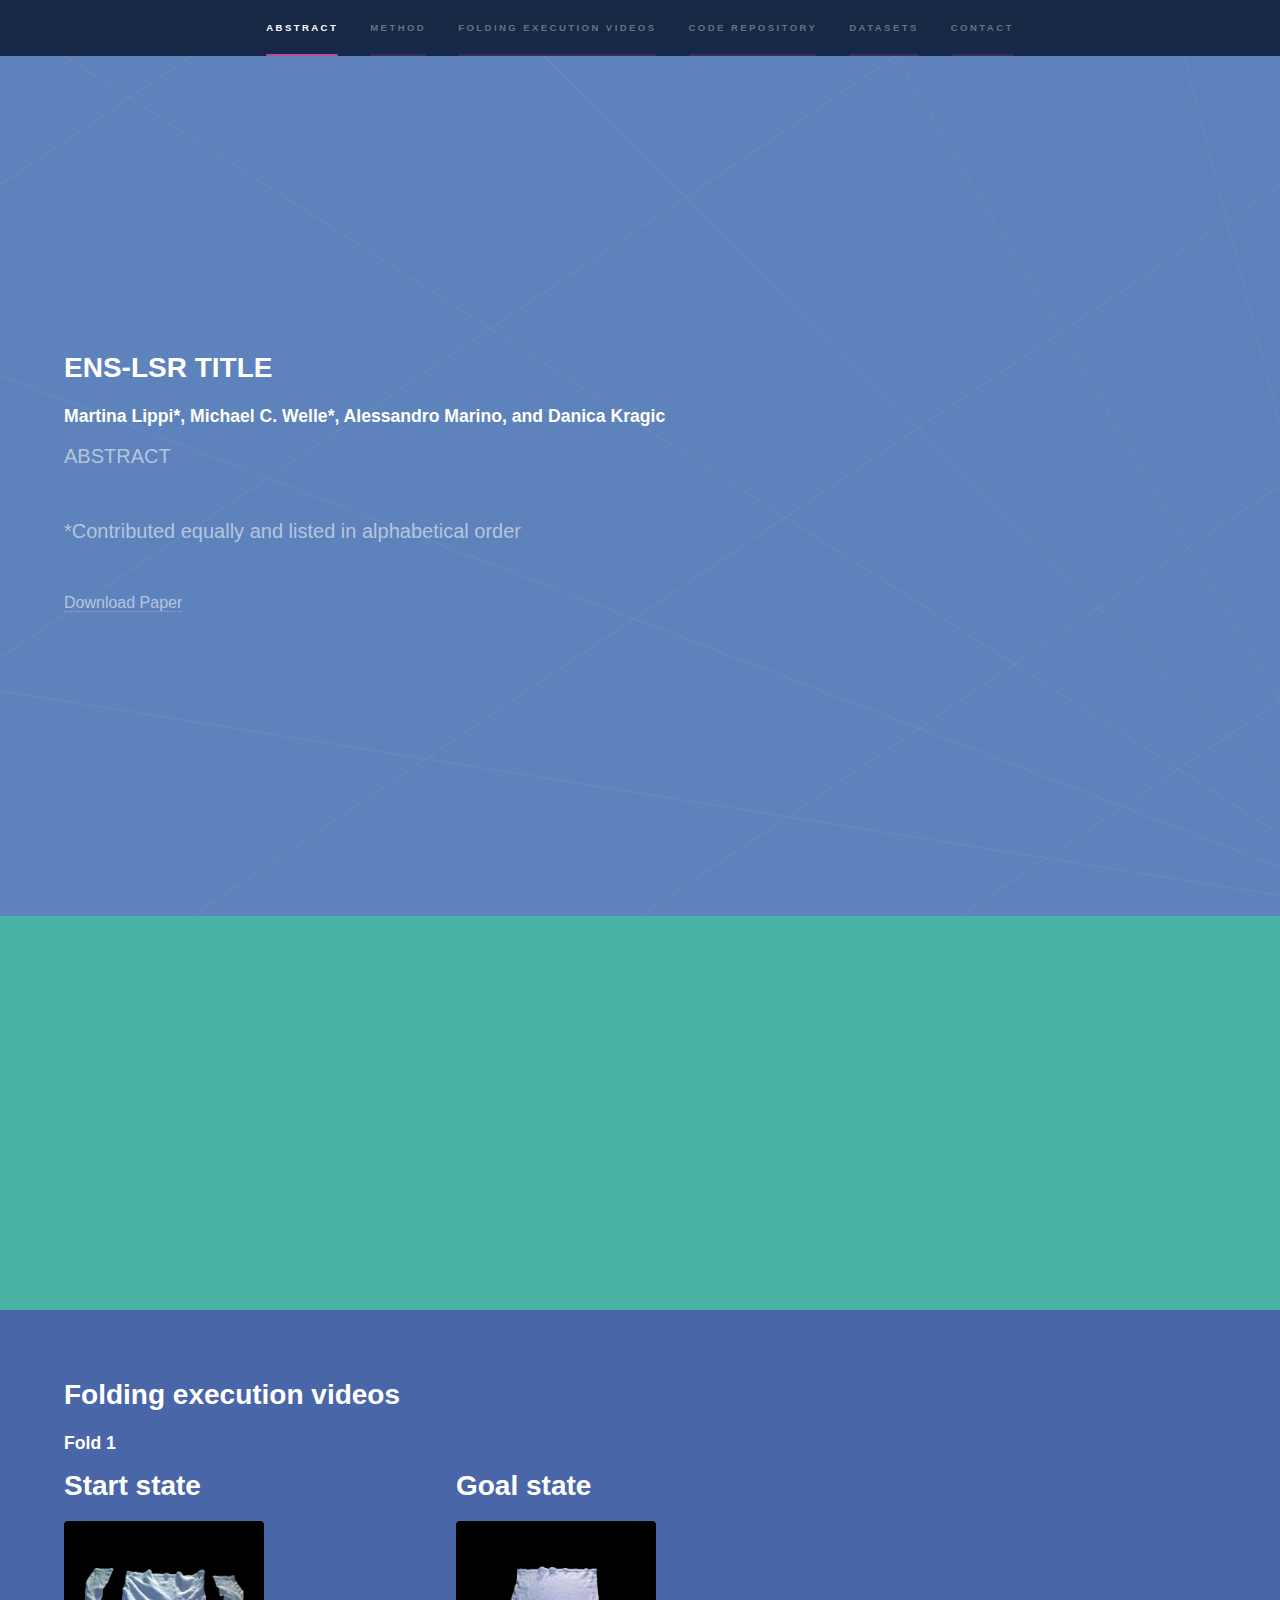
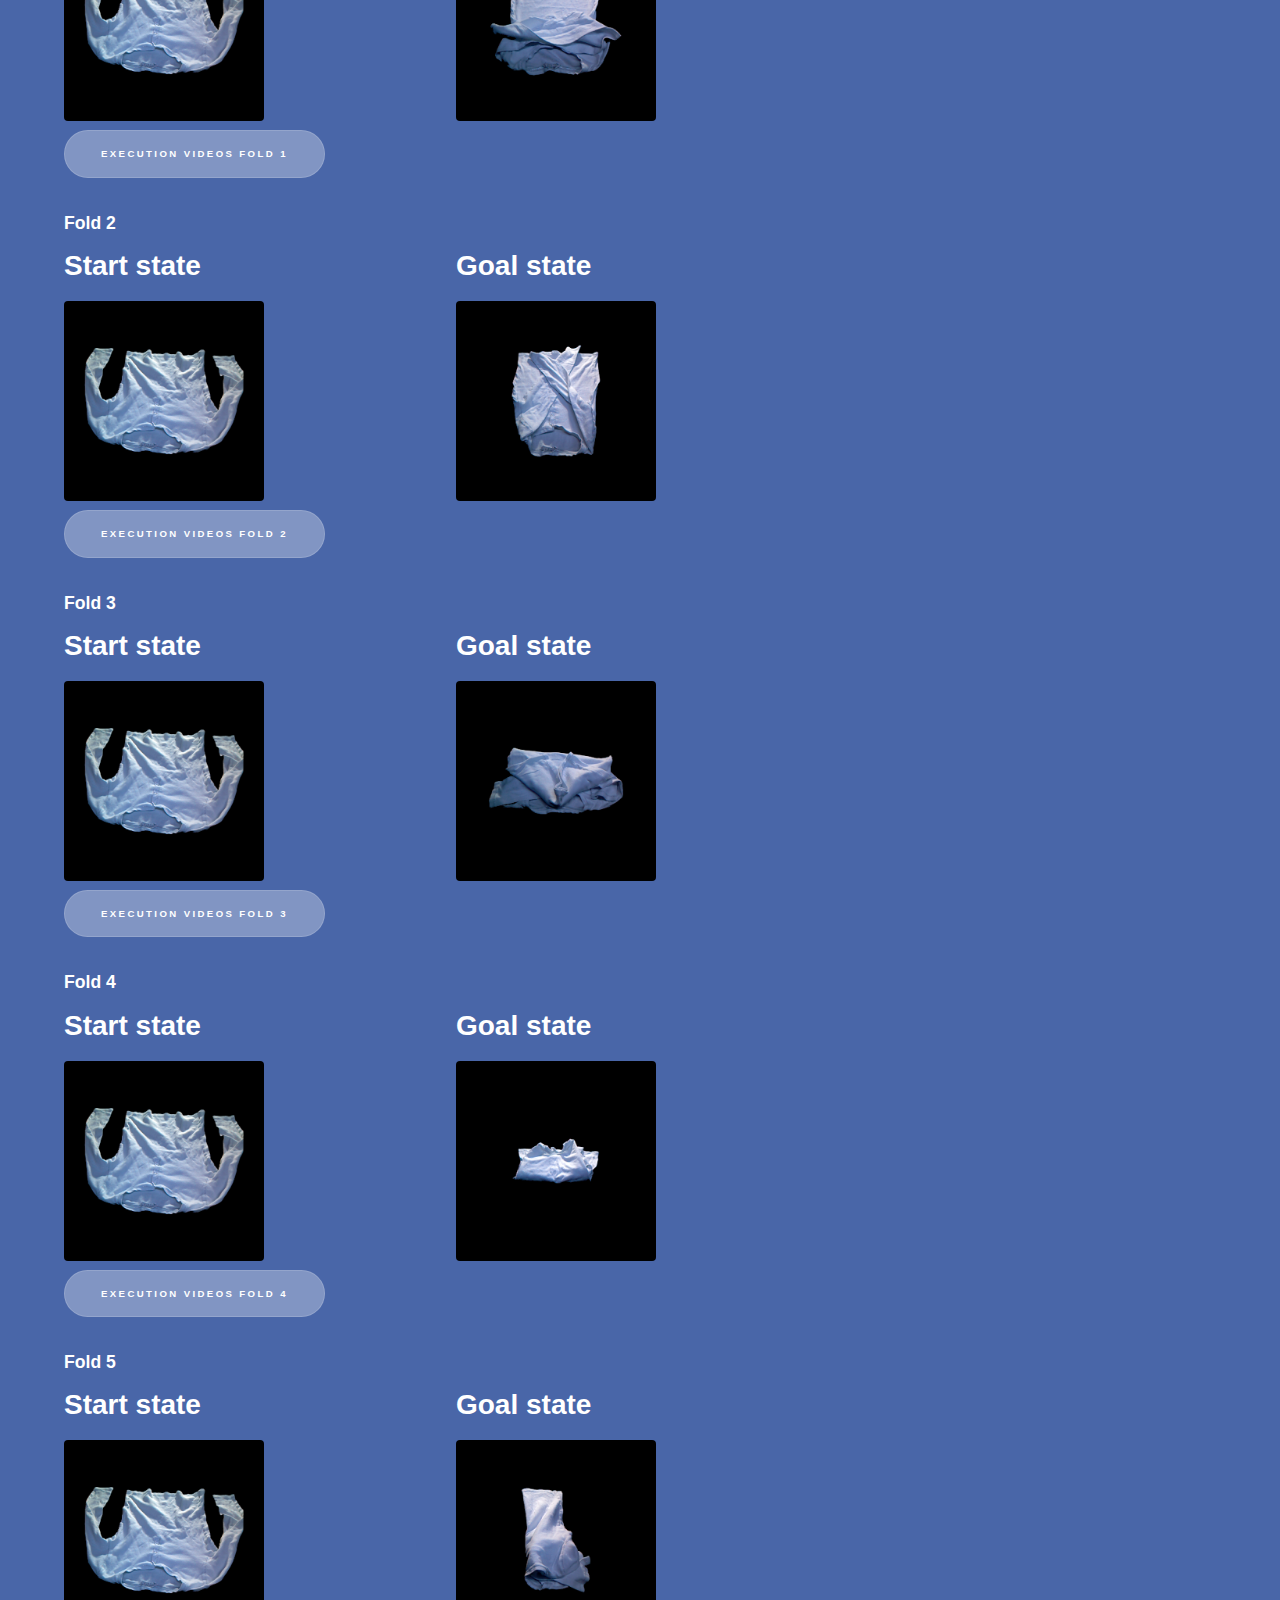
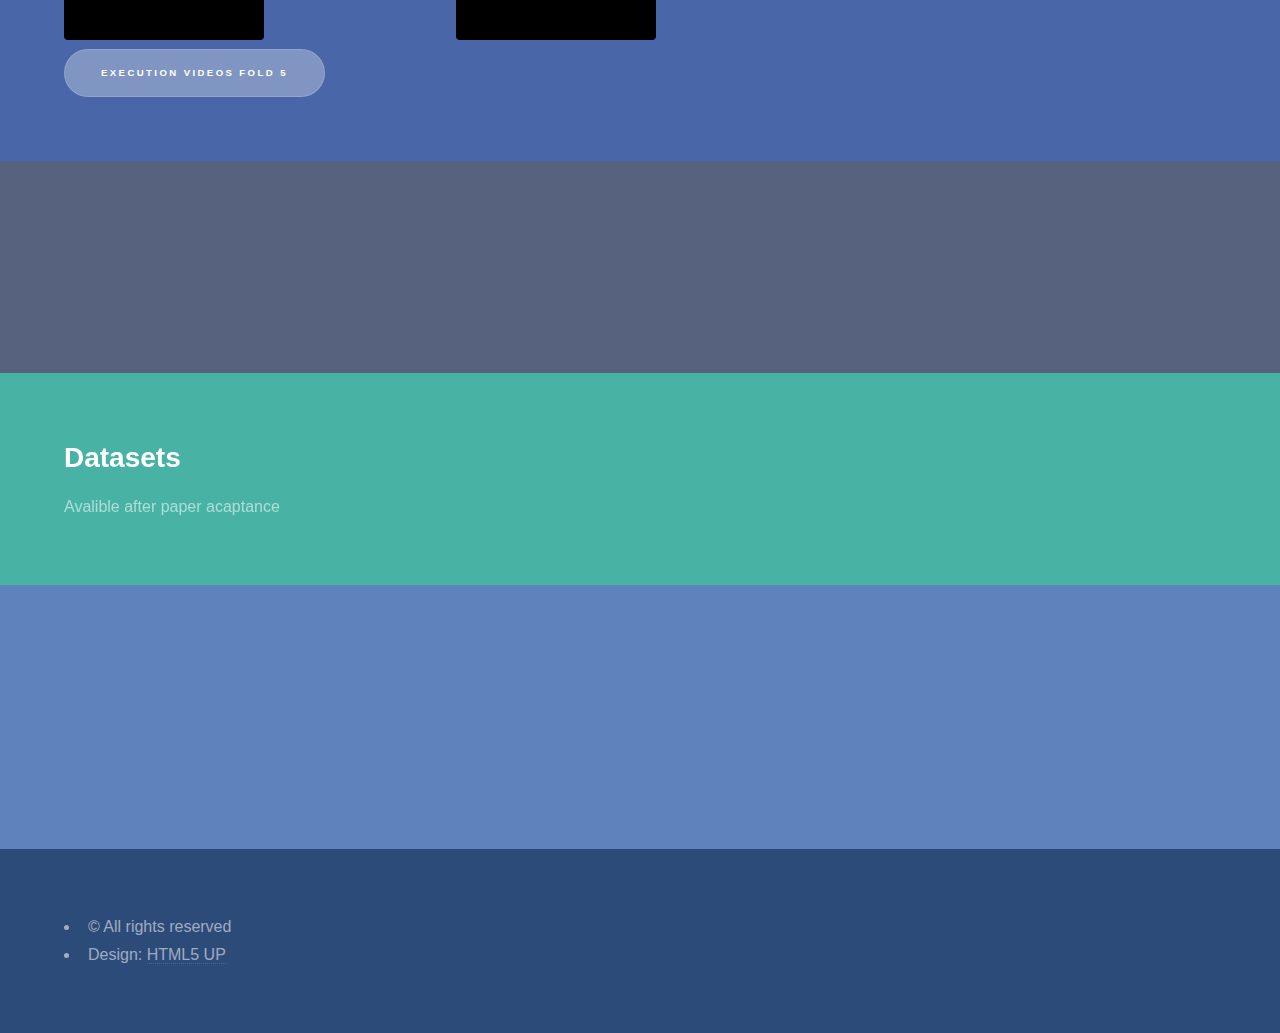
==== commit ec866e1d: "videos and images of experiments" ====
--- a/index.html
+++ b/index.html
@@ -24,6 +24,7 @@
 							<!--li><a href="#cite">Cite</a></li-->
 							<li><a href="#videos">Folding execution videos</a></li>
 							<li><a href="#code">Code Repository</a></li>	
+							<li><a href="#datasets">Datasets</a></li>	
 							<li><a href="#contact">Contact</a></li>
 						</ul>
 					</nav>
@@ -110,11 +111,11 @@
 								
 								<article class="col-4 col-12-xsmall work-item">
 									<h2>Start state</h2>
-									<a  class="image"><img src="images/web_org/F01/T01/S_00.png" alt="" data-position="center center" style="height:200px;"/></a>
-								</article>	
-								<article class="col-4 col-12-xsmall work-item">
-									<h2>Goal state</h2>
-									<a  class="image"><img src="images/web_org/F01/T01/G.png" alt="" data-position="center center" style="height:200px;"/></a>
+									<a  class="image"><img src="images/web_ens/F01/T01/S_00.png" alt="" data-position="center center" style="height:200px;"/></a>
+								</article>	
+								<article class="col-4 col-12-xsmall work-item">
+									<h2>Goal state</h2>
+									<a  class="image"><img src="images/web_ens/F01/T01/G.png" alt="" data-position="center center" style="height:200px;"/></a>
 								</article>	
 							</div>
 
@@ -128,11 +129,11 @@
 								
 								<article class="col-4 col-12-xsmall work-item">
 									<h2>Start state</h2>
-									<a  class="image"><img src="images/web_org/F01/T01/S_00.png" alt="" data-position="center center" style="height:200px;"/></a>
-								</article>	
-								<article class="col-4 col-12-xsmall work-item">
-									<h2>Goal state</h2>
-									<a  class="image"><img src="images/web_org/F02/T01/G.png" alt="" data-position="center center" style="height:200px;"/></a>
+									<a  class="image"><img src="images/web_ens/F01/T01/S_00.png" alt="" data-position="center center" style="height:200px;"/></a>
+								</article>	
+								<article class="col-4 col-12-xsmall work-item">
+									<h2>Goal state</h2>
+									<a  class="image"><img src="images/web_ens/F02/T01/G.png" alt="" data-position="center center" style="height:200px;"/></a>
 								</article>	
 							</div>
 
@@ -149,11 +150,11 @@
 								
 								<article class="col-4 col-12-xsmall work-item">
 									<h2>Start state</h2>
-									<a  class="image"><img src="images/web_org/F01/T01/S_00.png" alt="" data-position="center center" style="height:200px;"/></a>
-								</article>	
-								<article class="col-4 col-12-xsmall work-item">
-									<h2>Goal state</h2>
-									<a  class="image"><img src="images/web_org/F03/T01/G.png" alt="" data-position="center center" style="height:200px;"/></a>
+									<a  class="image"><img src="images/web_ens/F01/T01/S_00.png" alt="" data-position="center center" style="height:200px;"/></a>
+								</article>	
+								<article class="col-4 col-12-xsmall work-item">
+									<h2>Goal state</h2>
+									<a  class="image"><img src="images/web_ens/F03/T01/G.png" alt="" data-position="center center" style="height:200px;"/></a>
 								</article>	
 							</div>
 						
@@ -168,11 +169,11 @@
 								
 								<article class="col-4 col-12-xsmall work-item">
 									<h2>Start state</h2>
-									<a  class="image"><img src="images/web_org/F01/T01/S_00.png" alt="" data-position="center center" style="height:200px;"/></a>
-								</article>	
-								<article class="col-4 col-12-xsmall work-item">
-									<h2>Goal state</h2>
-									<a  class="image"><img src="images/web_org/F04/T01/G.png" alt="" data-position="center center" style="height:200px;"/></a>
+									<a  class="image"><img src="images/web_ens/F01/T01/S_00.png" alt="" data-position="center center" style="height:200px;"/></a>
+								</article>	
+								<article class="col-4 col-12-xsmall work-item">
+									<h2>Goal state</h2>
+									<a  class="image"><img src="images/web_ens/F04/T01/G.png" alt="" data-position="center center" style="height:200px;"/></a>
 								</article>	
 							</div>
 						
@@ -188,11 +189,11 @@
 								
 								<article class="col-4 col-12-xsmall work-item">
 									<h2>Start state</h2>
-									<a  class="image"><img src="images/web_org/F01/T01/S_00.png" alt="" data-position="center center" style="height:200px;"/></a>
-								</article>	
-								<article class="col-4 col-12-xsmall work-item">
-									<h2>Goal state</h2>
-									<a  class="image"><img src="images/web_org/F05/T01/G.png" alt="" data-position="center center" style="height:200px;"/></a>
+									<a  class="image"><img src="images/web_ens/F01/T01/S_00.png" alt="" data-position="center center" style="height:200px;"/></a>
+								</article>	
+								<article class="col-4 col-12-xsmall work-item">
+									<h2>Goal state</h2>
+									<a  class="image"><img src="images/web_ens/F05/T01/G.png" alt="" data-position="center center" style="height:200px;"/></a>
 								</article>	
 							</div>
 						
@@ -200,58 +201,7 @@
 							<p> <a class="button mybutton"  href="execution_videos_ens_fold_05.html" > Execution videos fold 5</a> </p>
 							<p></p>
 
-							<h3>Exploration</h3>
-								<article class="col-4 col-12-xsmall work-item">
-									<h3>Execution video</h3>
-									<video width="320" height="240" controls>
-									  <source src="videos/sm_explorer.m4v" type="video/mp4">									
-									</video>
-								</article>
-
-
-
-
-
-							<!--div class="row">
-								<article class="col-4 col-12-xsmall work-item">
-									<video width="320" height="240" controls>
-									  <source src="videos/folding_trail_01.m4v" type="video/mp4">									
-									</video>
-								</article>
-								<article class="col-4 col-12-xsmall work-item">
-									<video width="320" height="240" controls>
-									  <source src="videos/videos/folding_trail_01.m4v" type="video/mp4">									
-									</video>
-									
-								</article>
-								<article class="col-4 col-12-xsmall work-item">
-									<video width="320" height="240" controls>
-									  <source src="videos/videos/folding_trail_01.m4v" type="video/mp4">									
-									</video>
-								</article>
-															
-							</div>
-
-							<div class="row">
-								<article class="col-4 col-12-xsmall work-item">
-									<video width="320" height="240" controls>
-									  <source src="videos/folding_trail_01.m4v" type="video/mp4">									
-									</video>
-								</article>
-								<article class="col-4 col-12-xsmall work-item">
-									<video width="320" height="240" controls>
-									  <source src="videos/videos/folding_trail_01.m4v" type="video/mp4">									
-									</video>
-									
-								</article>
-								<article class="col-4 col-12-xsmall work-item">
-									<video width="320" height="240" controls>
-									  <source src="videos/videos/folding_trail_01.m4v" type="video/mp4">									
-									</video>
-								</article>
-															
-							</div-->
-
+						
 						
 
 
@@ -263,6 +213,23 @@
 					
 						<div class="inner">
 							<h2>Code Repository</h2>
+							<p>Avalible after paper acaptance</p>
+
+							<!--a href="https://github.com/visual-action-planning/lsr-code" >Code Repository</a-->
+							<p> </p>						
+
+
+						</div>
+						
+
+					</section>
+
+
+					<!-- Two -->
+					<section id="dataset" class="wrapper style2 fade-up">
+					
+						<div class="inner">
+							<h2>Datasets</h2>
 							<p>Avalible after paper acaptance</p>
 
 							<!--a href="https://github.com/visual-action-planning/lsr-code" >Code Repository</a-->
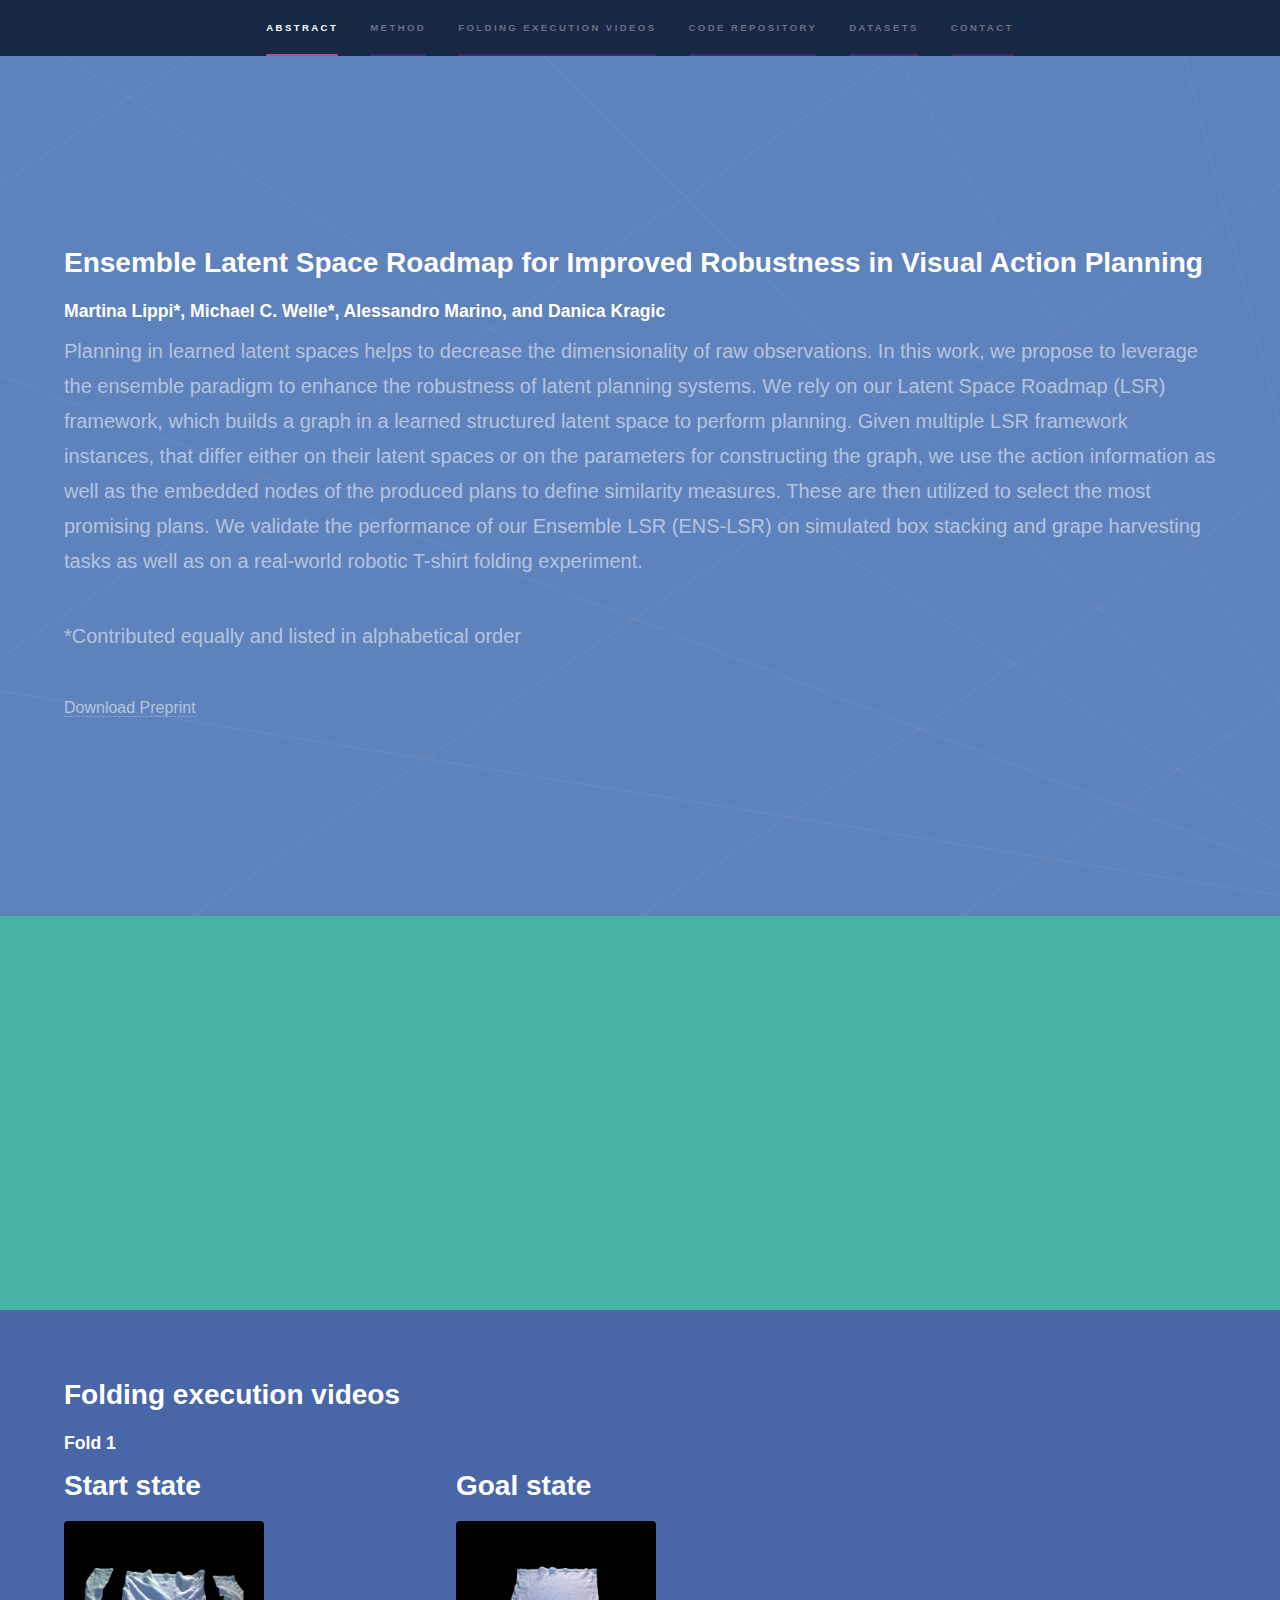
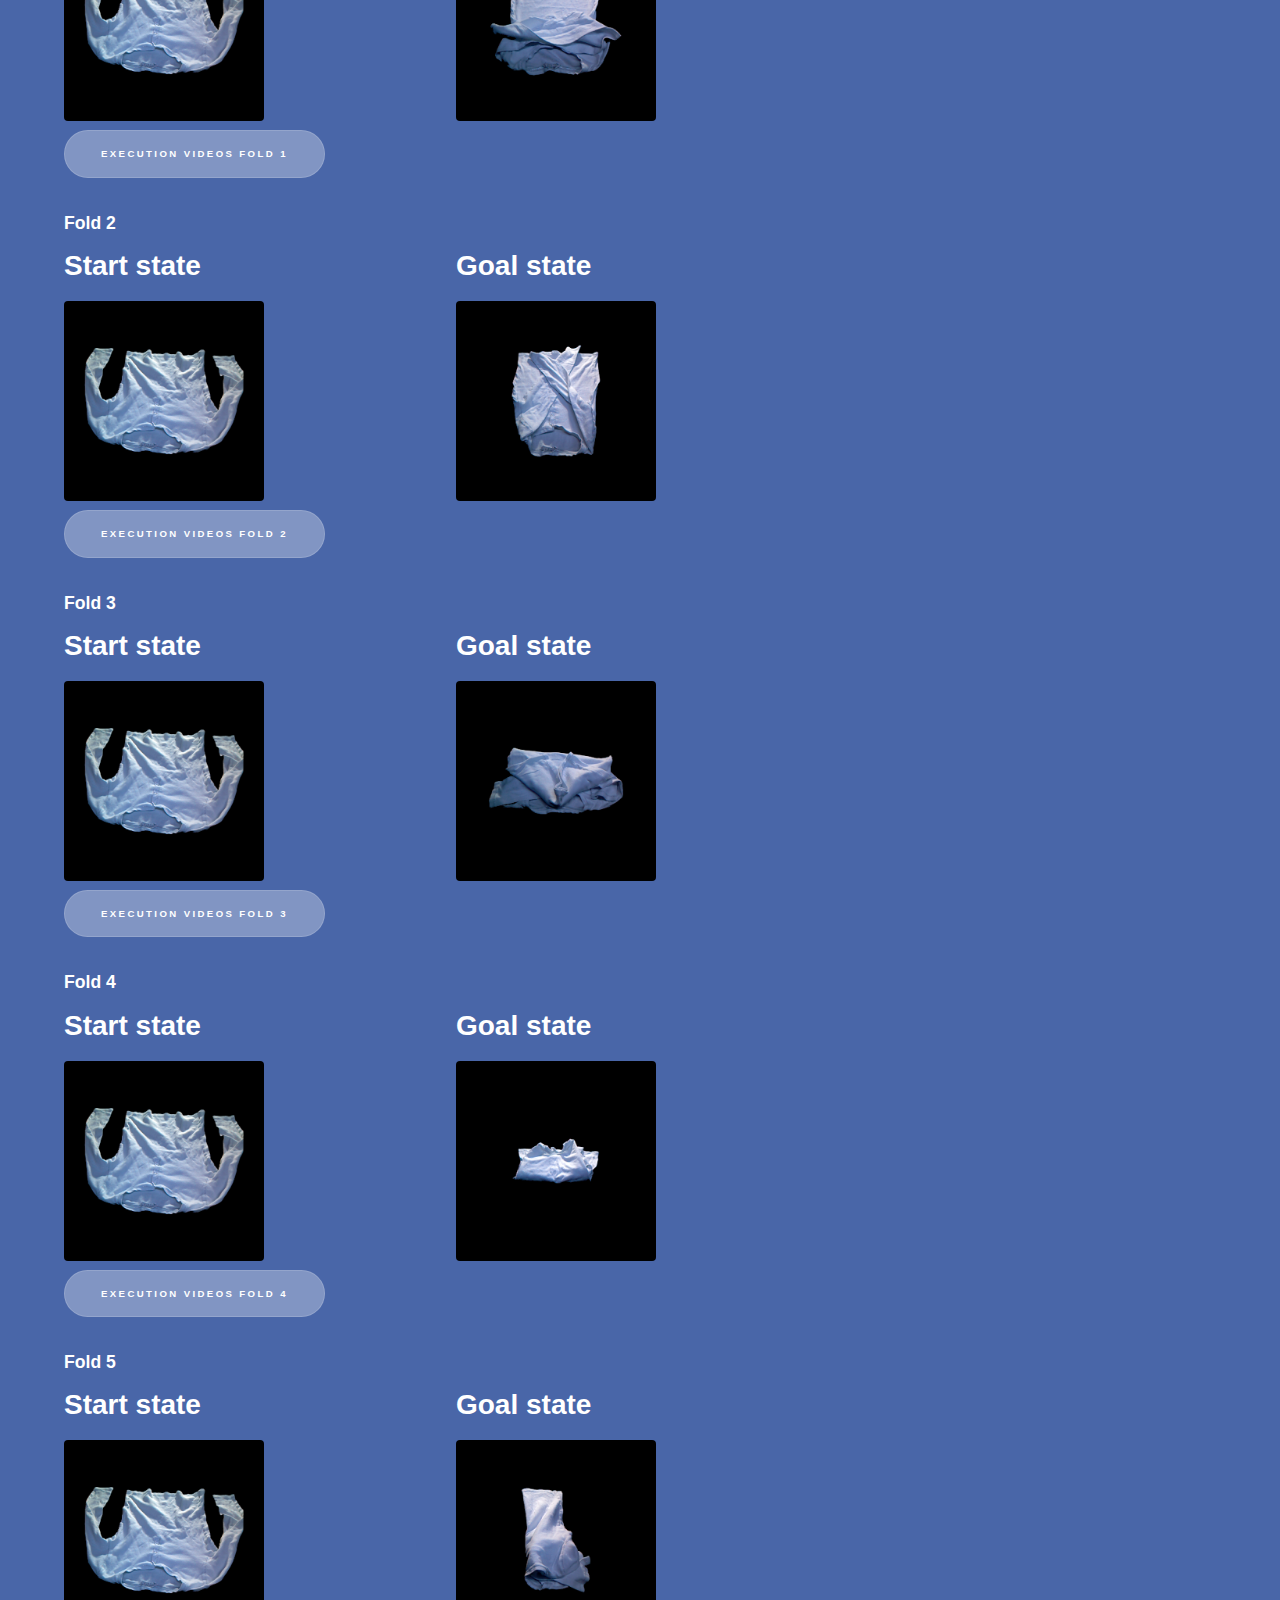
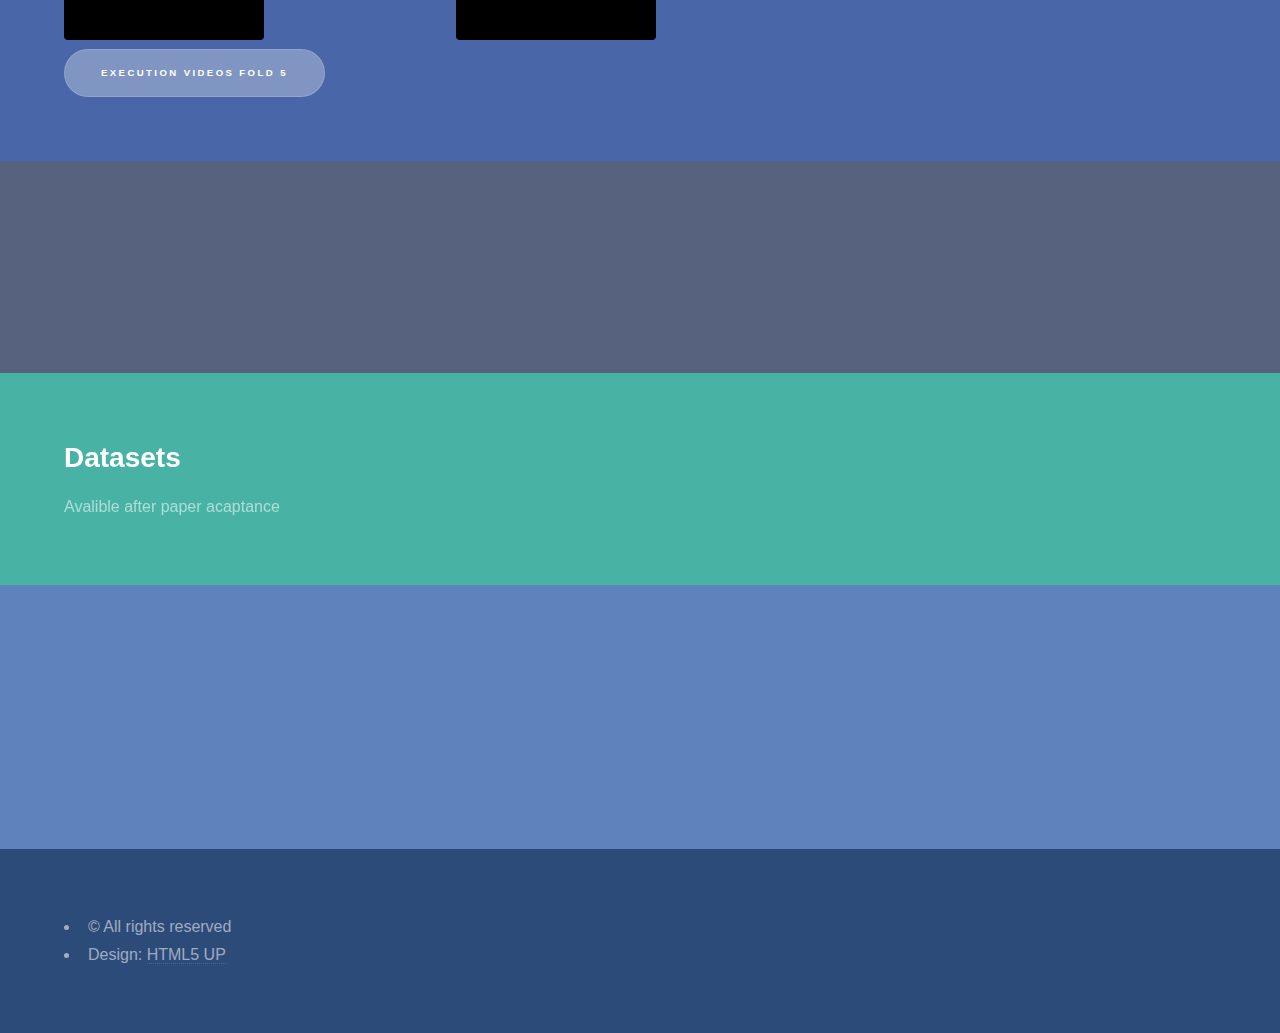
==== commit 197174d3: "preprint" ====
--- a/index.html
+++ b/index.html
@@ -37,15 +37,18 @@
 				<!-- Intro -->
 					<section id="intro" class="wrapper style1 fullscreen fade-up">
 						<div class="inner">
-							<h2>ENS-LSR TITLE</h2>
+							<h2>Ensemble Latent Space Roadmap for Improved Robustness in Visual Action Planning</h2>
 							<h3>Martina Lippi*, Michael C. Welle*,  Alessandro Marino, and Danica Kragic</h3>
 							<p>
-							ABSTRACT  
+							Planning in learned latent spaces helps to decrease the dimensionality of raw observations.
+							In this work, we propose to leverage the ensemble paradigm to 
+							enhance the robustness of latent planning systems. We rely on our Latent Space Roadmap (LSR) framework, which builds a graph in a learned structured latent space to perform planning.  
+							Given multiple LSR  framework instances, that differ either on their latent spaces or on the parameters for constructing the graph, we use the action information as well as the embedded nodes of the produced plans to define similarity measures. These are then utilized to select the most promising plans. We validate the performance of our Ensemble LSR (ENS-LSR) on simulated box stacking and grape harvesting tasks as well as on a real-world robotic T-shirt folding experiment. 
 							</p>
 							<p> 
 							<small>*Contributed equally and listed in alphabetical order</small>
 							</p>
-							<a href="files/TODO.pdf" download="files/TODO.pdf">Download Paper</a>
+							<a href="files/lippi_ensemble.pdf" download="files/lippi_ensemble.pdf">Download Preprint</a>
 							<p> </p>
 							
 							
@@ -68,7 +71,7 @@
 							<div class="row">
 								<!--article class="col-4 col-12-xsmall work-item"-->
 									<video controls="" class="overview-video">
-									  <source src="videos/enslsr_summaryTODO.mp4" type="video/mp4">									
+									  <source src="videos/ENS-LSR-sub.mp4" type="video/mp4">									
 									</video>
 								<!--/article-->
 							</div>
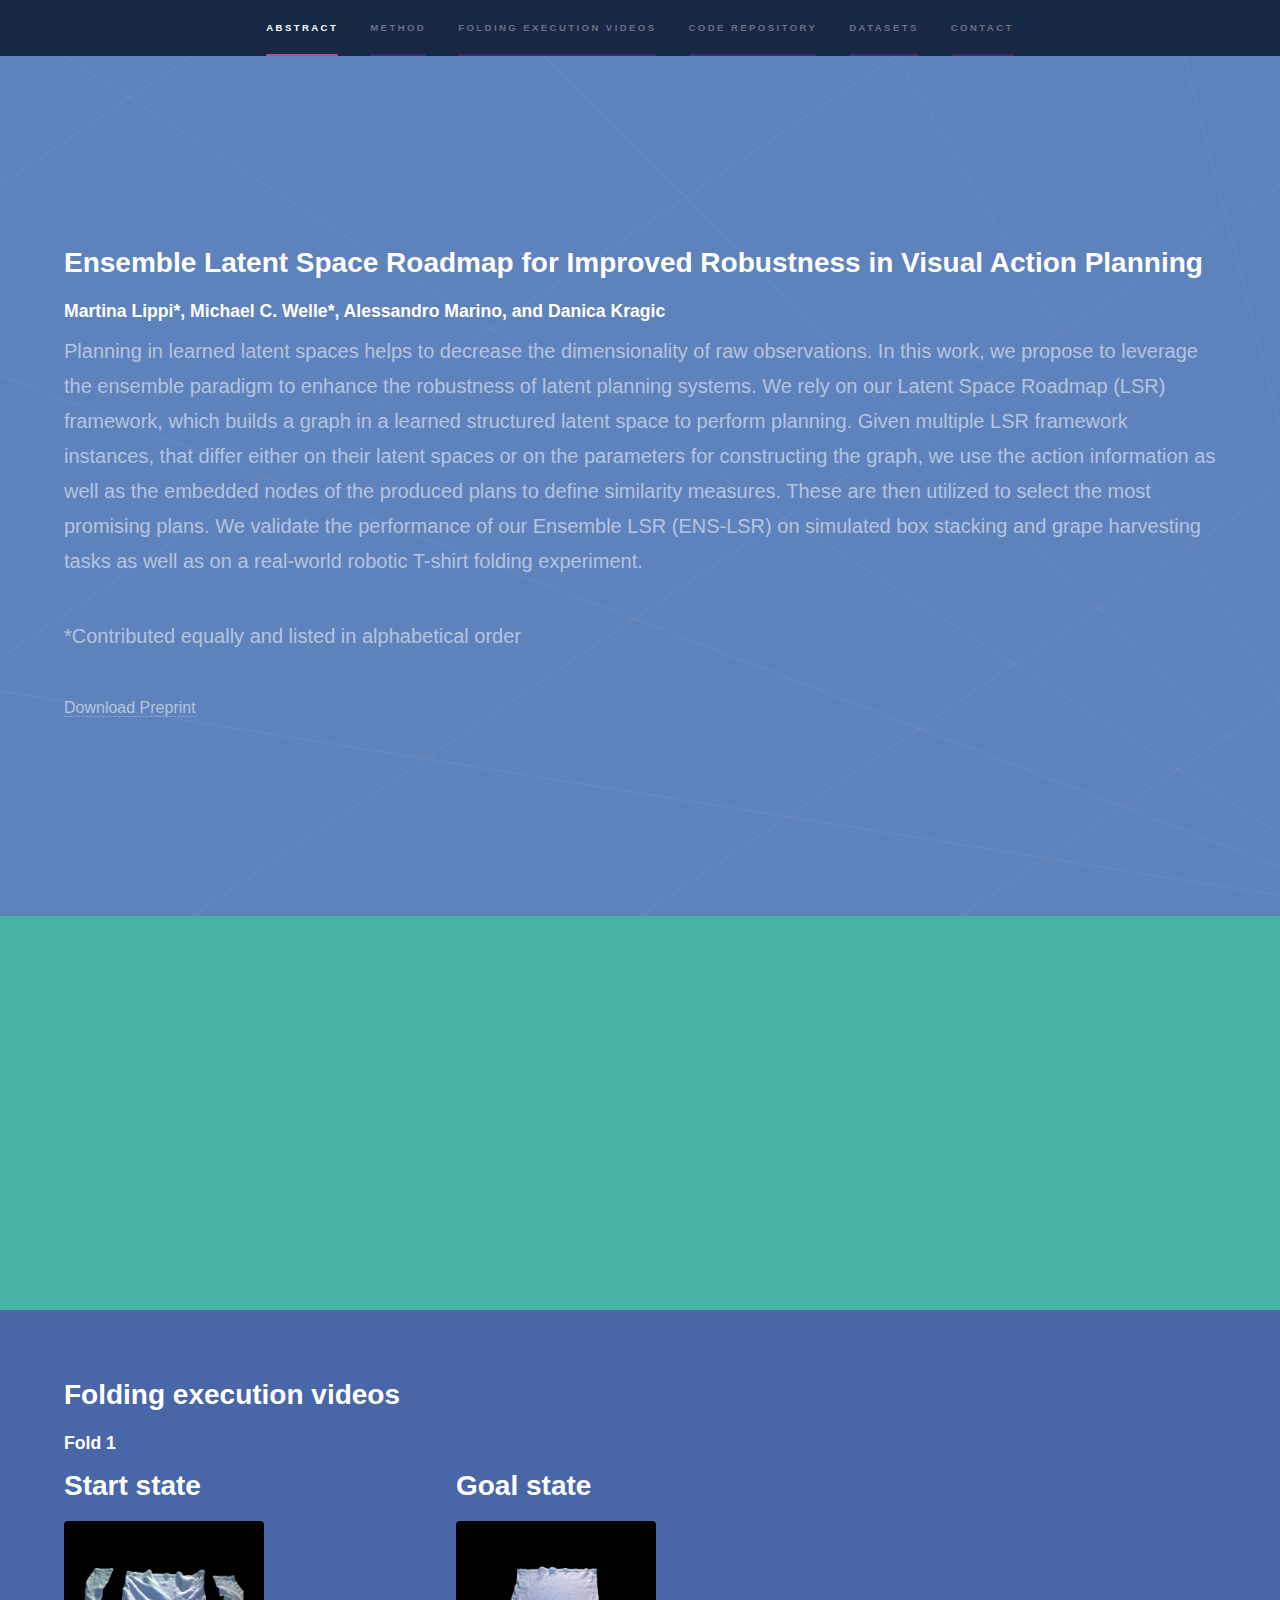
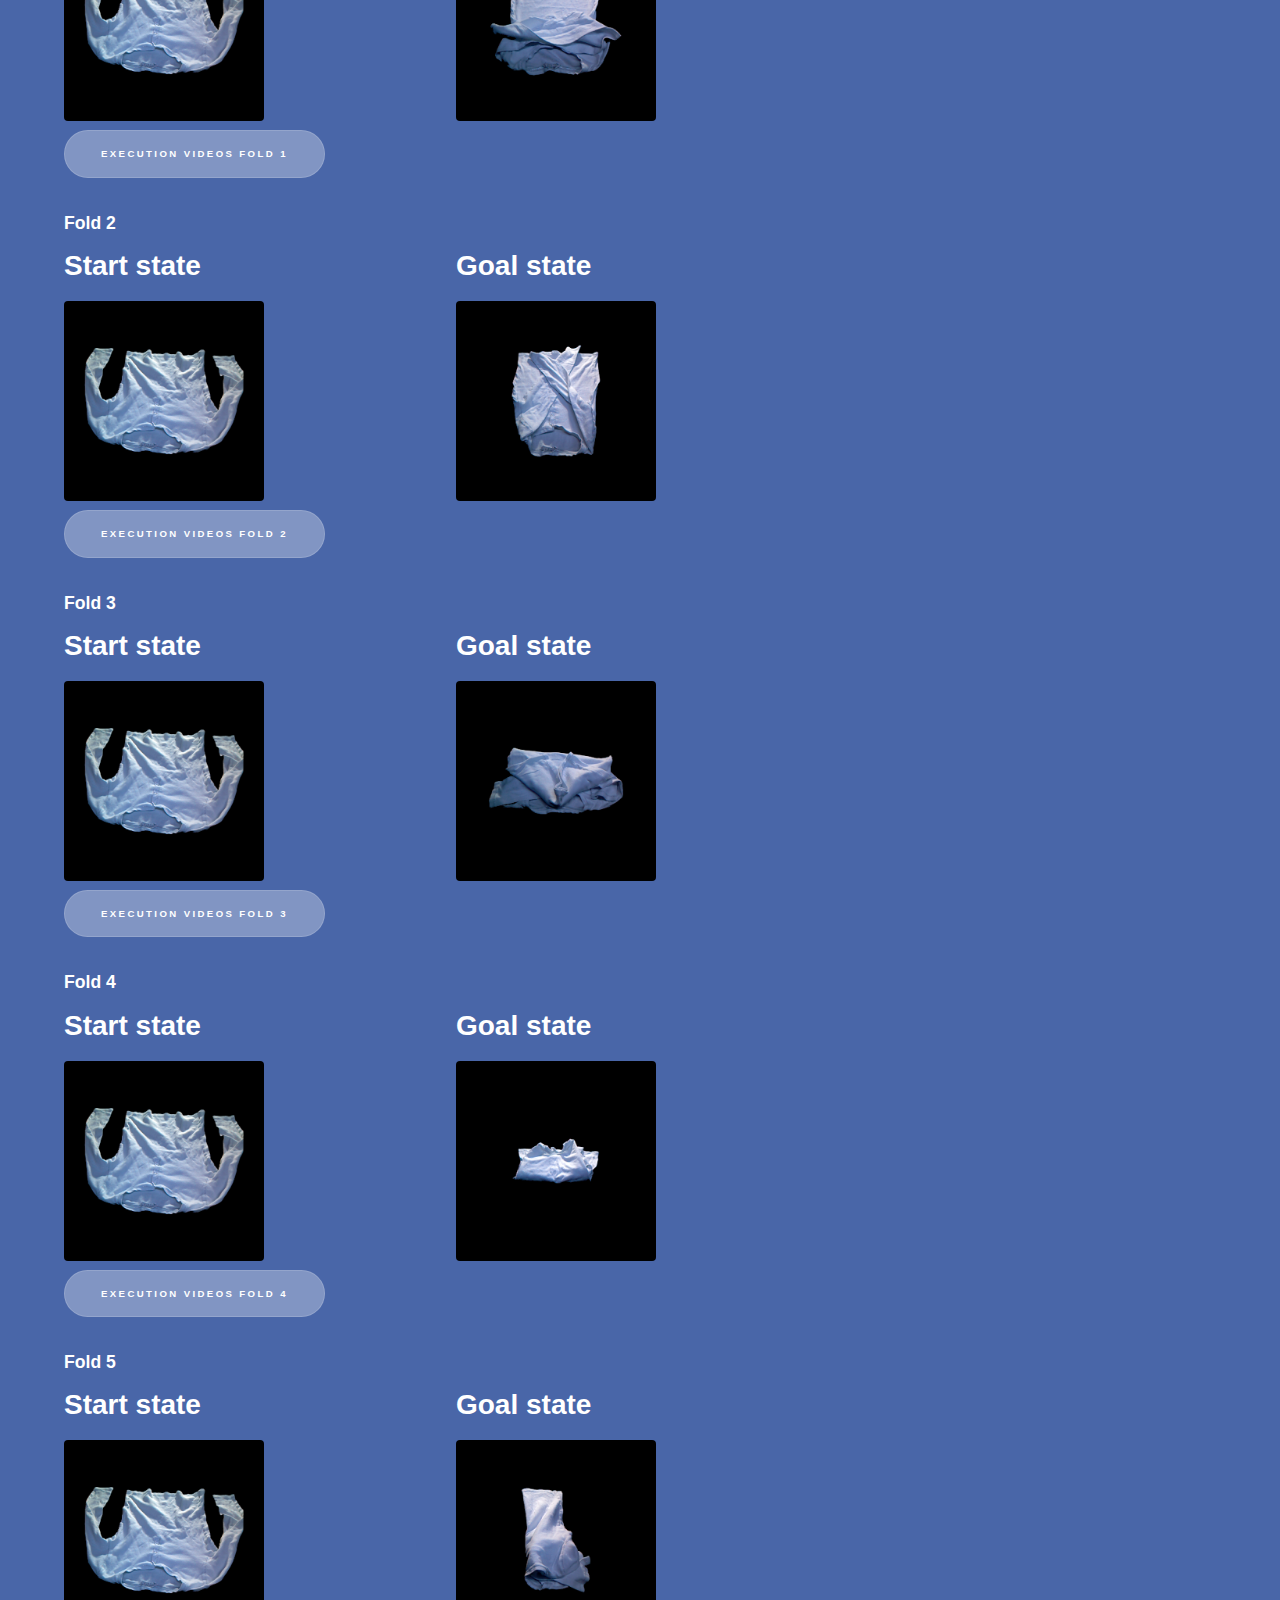
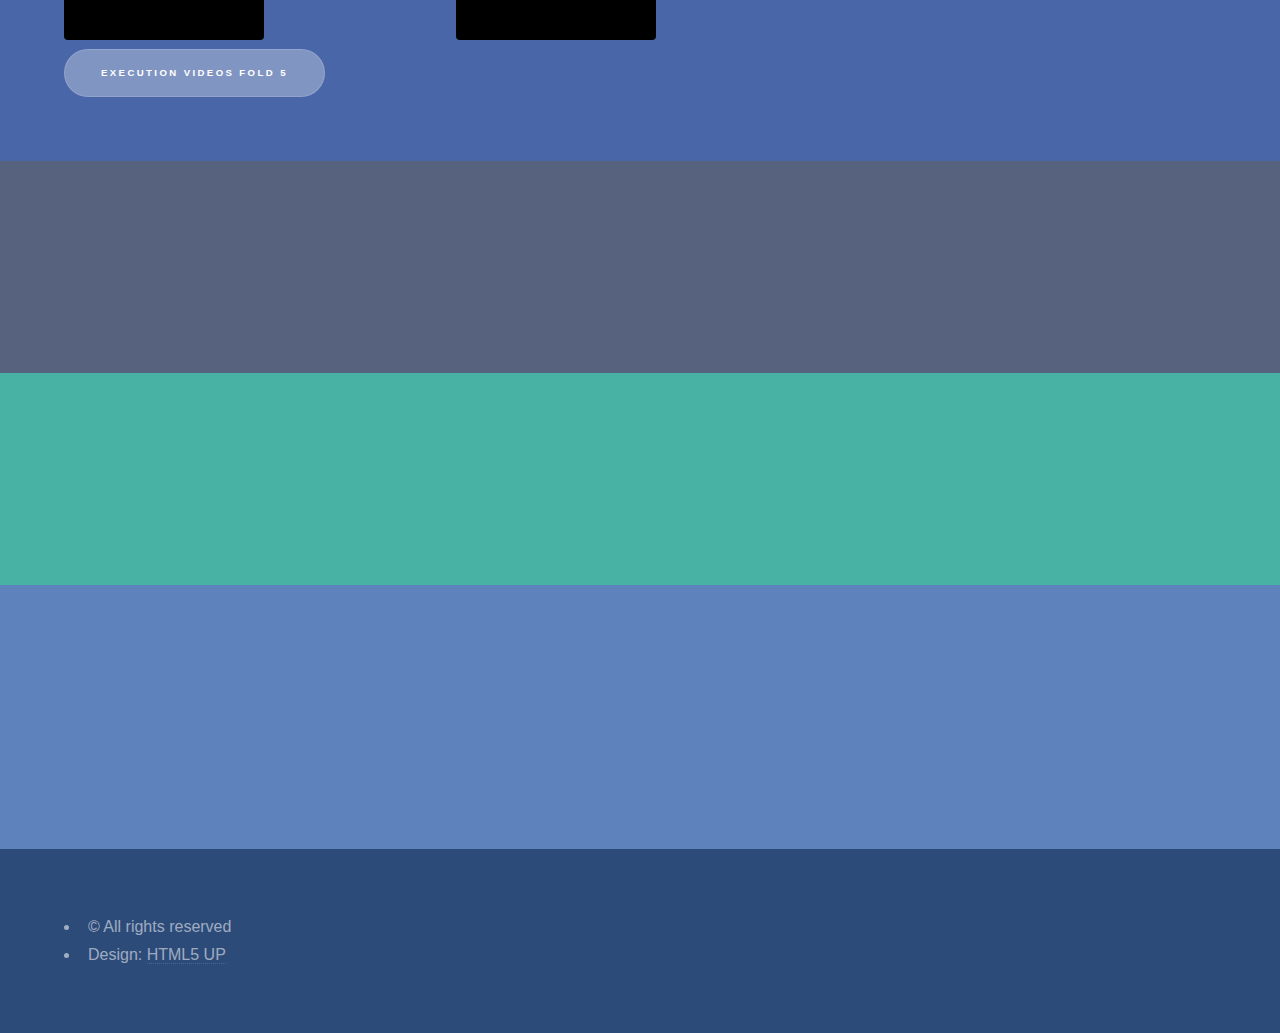
==== commit 944b0446: "typo" ====
--- a/index.html
+++ b/index.html
@@ -229,7 +229,7 @@
 
 
 					<!-- Two -->
-					<section id="dataset" class="wrapper style2 fade-up">
+					<section id="datasets" class="wrapper style2 fade-up">
 					
 						<div class="inner">
 							<h2>Datasets</h2>
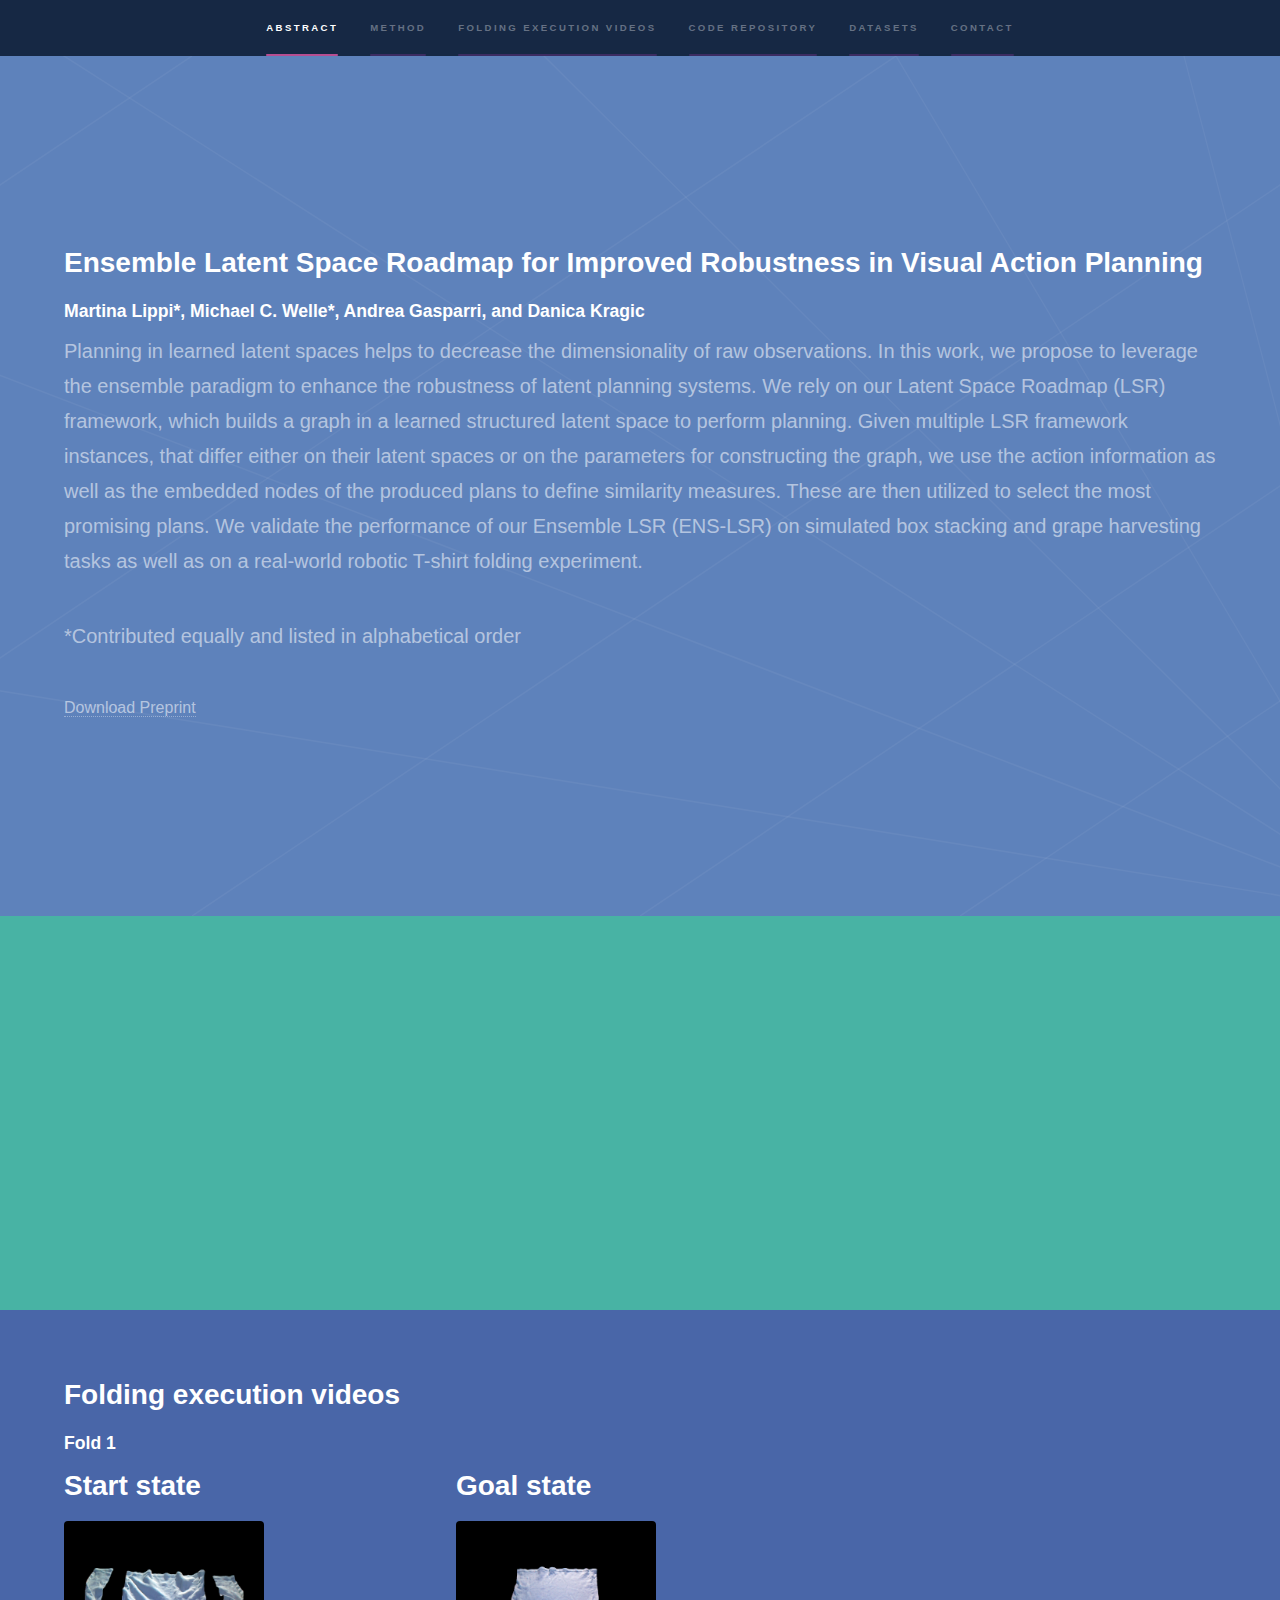
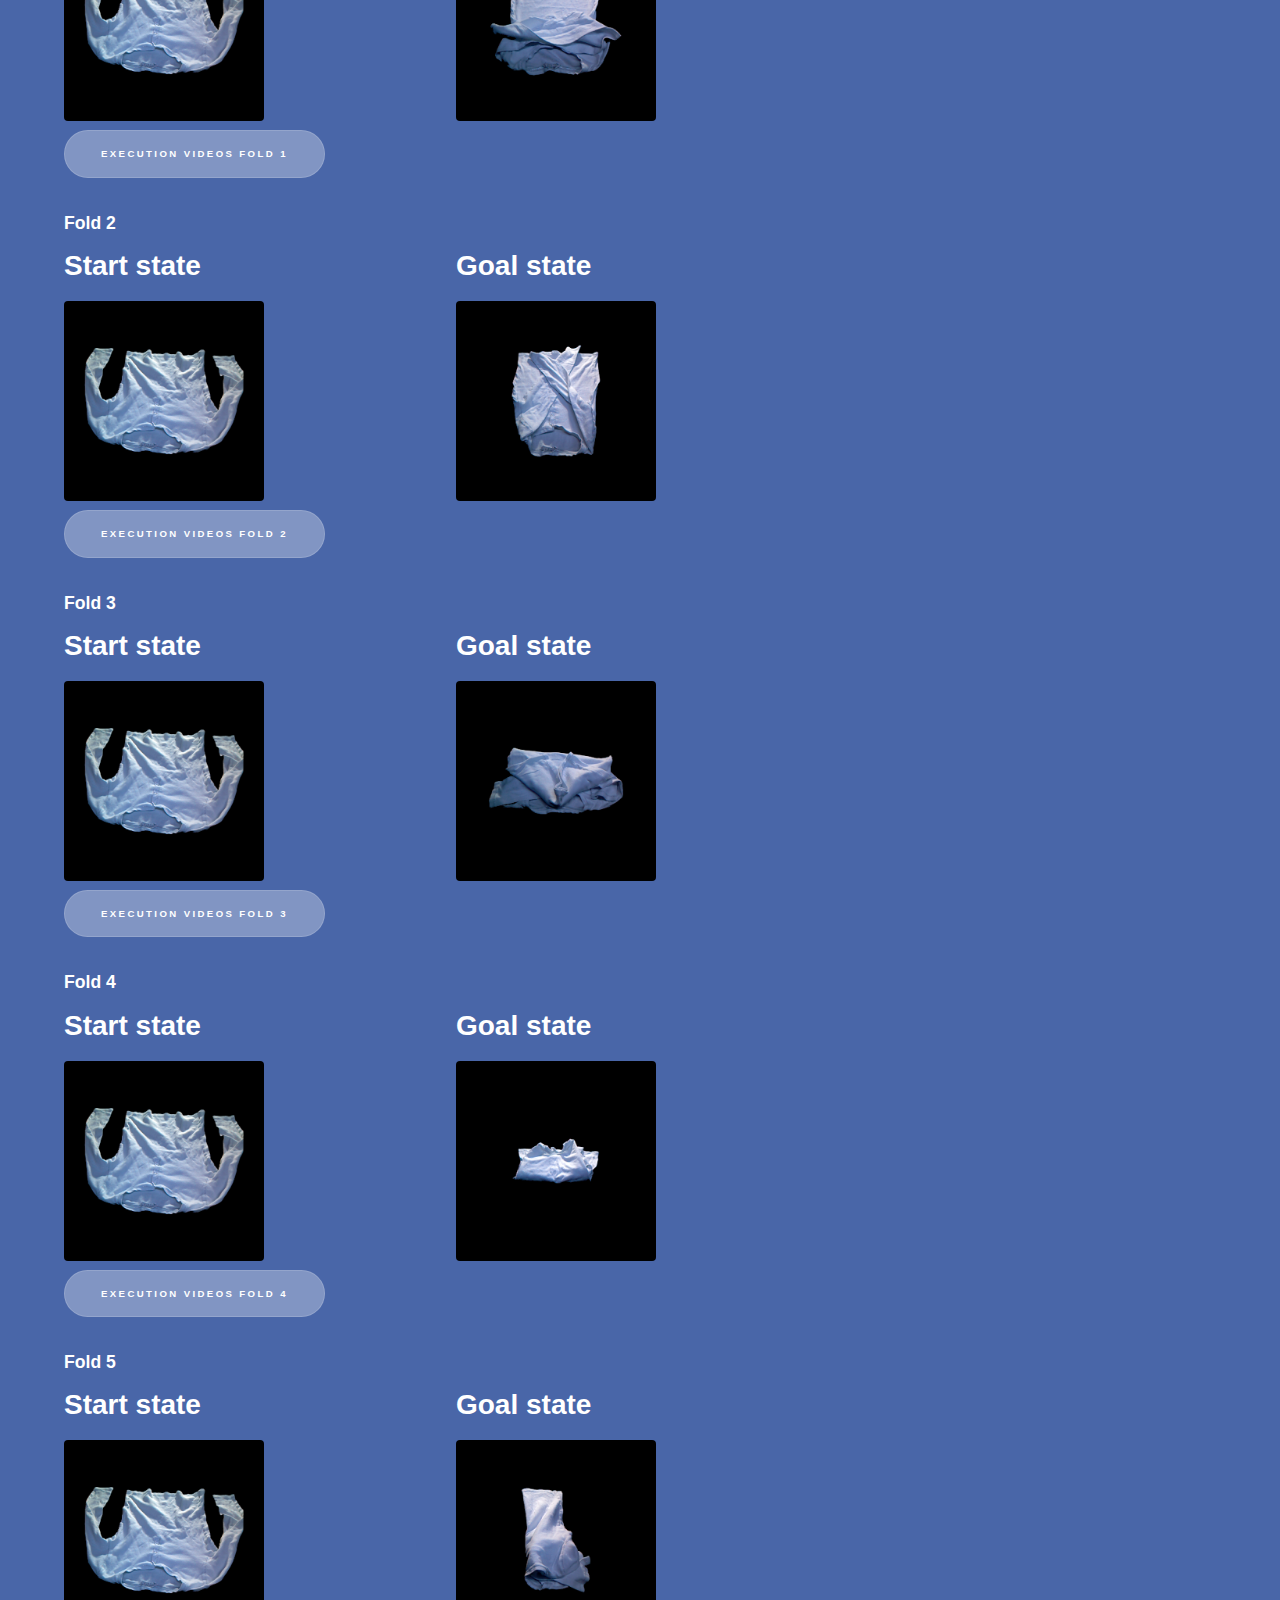
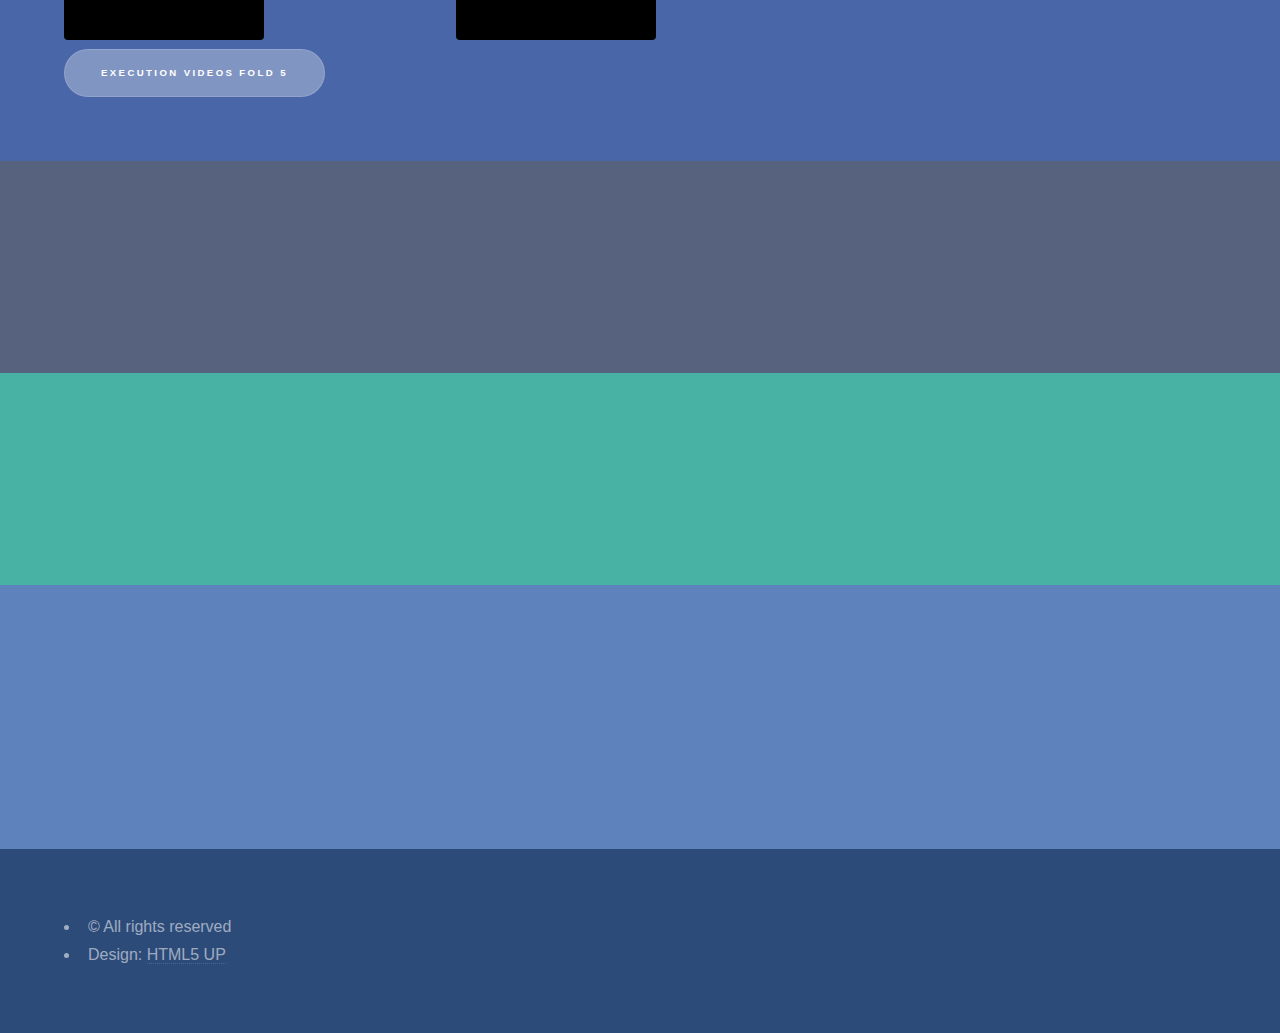
==== commit 942dd79d: "Update index.html" ====
--- a/index.html
+++ b/index.html
@@ -38,7 +38,7 @@
 					<section id="intro" class="wrapper style1 fullscreen fade-up">
 						<div class="inner">
 							<h2>Ensemble Latent Space Roadmap for Improved Robustness in Visual Action Planning</h2>
-							<h3>Martina Lippi*, Michael C. Welle*,  Alessandro Marino, and Danica Kragic</h3>
+							<h3>Martina Lippi*, Michael C. Welle*,  Andrea Gasparri, and Danica Kragic</h3>
 							<p>
 							Planning in learned latent spaces helps to decrease the dimensionality of raw observations.
 							In this work, we propose to leverage the ensemble paradigm to 
@@ -255,7 +255,7 @@
 							
 										<li>Martina Lippi; lippi(at)kth.se, martina.lippi(at)uniroma3.it; KTH Royal Institute of Technology, Sweden and Roma Tre University, Italy</li> 
 										<li>Michael C. Welle; mwelle(at)kth.se; KTH Royal Institute of Technology, Sweden</li>
-										<li>Alessandro Marino; al.marino(at)unicas.it; University of Cassino and Southern Lazio, Italy</li> 
+										<li>Andrea Gasparri; andrea.gasparri(at)uniroma3.it; Roma Tre University, Italy</li> 
 										<li>Danica Kragic; dani(at)kth.se; KTH Royal Institute of Technology, Sweden</li> 
 
 									</ul>
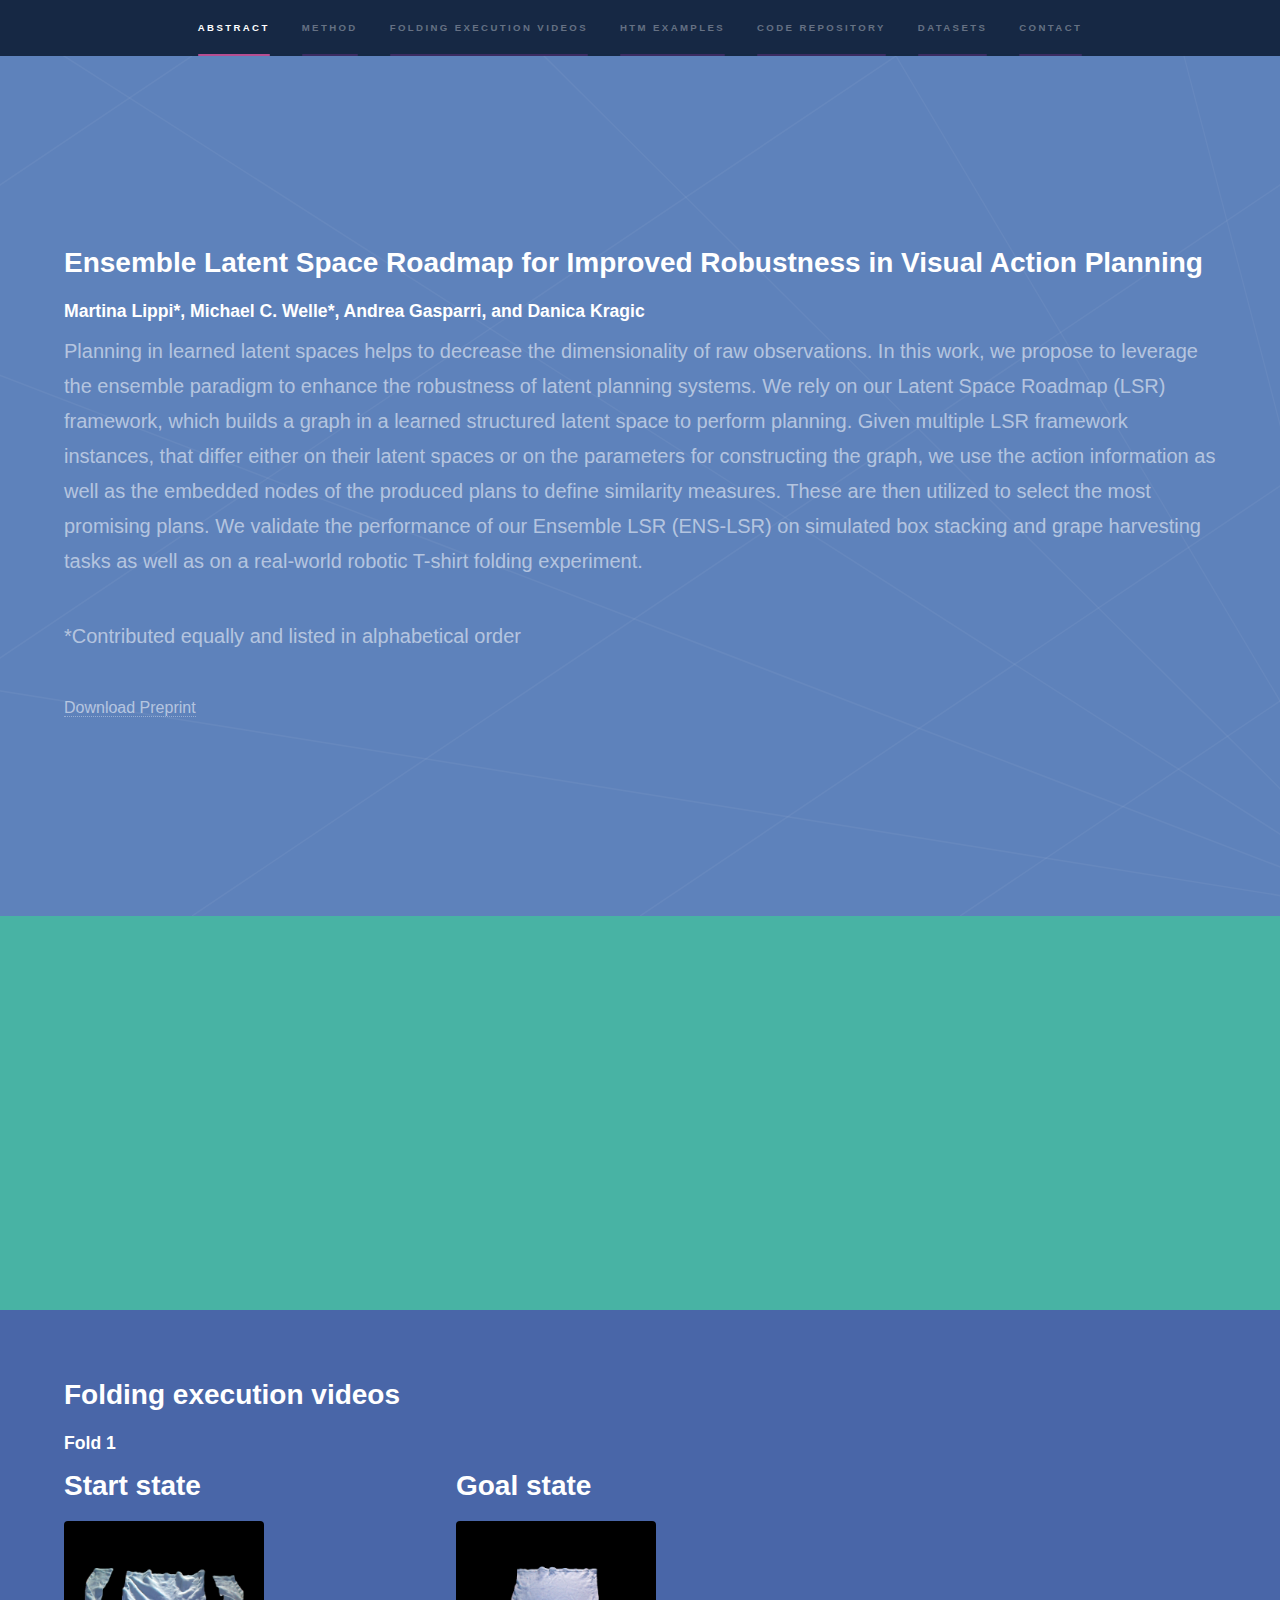
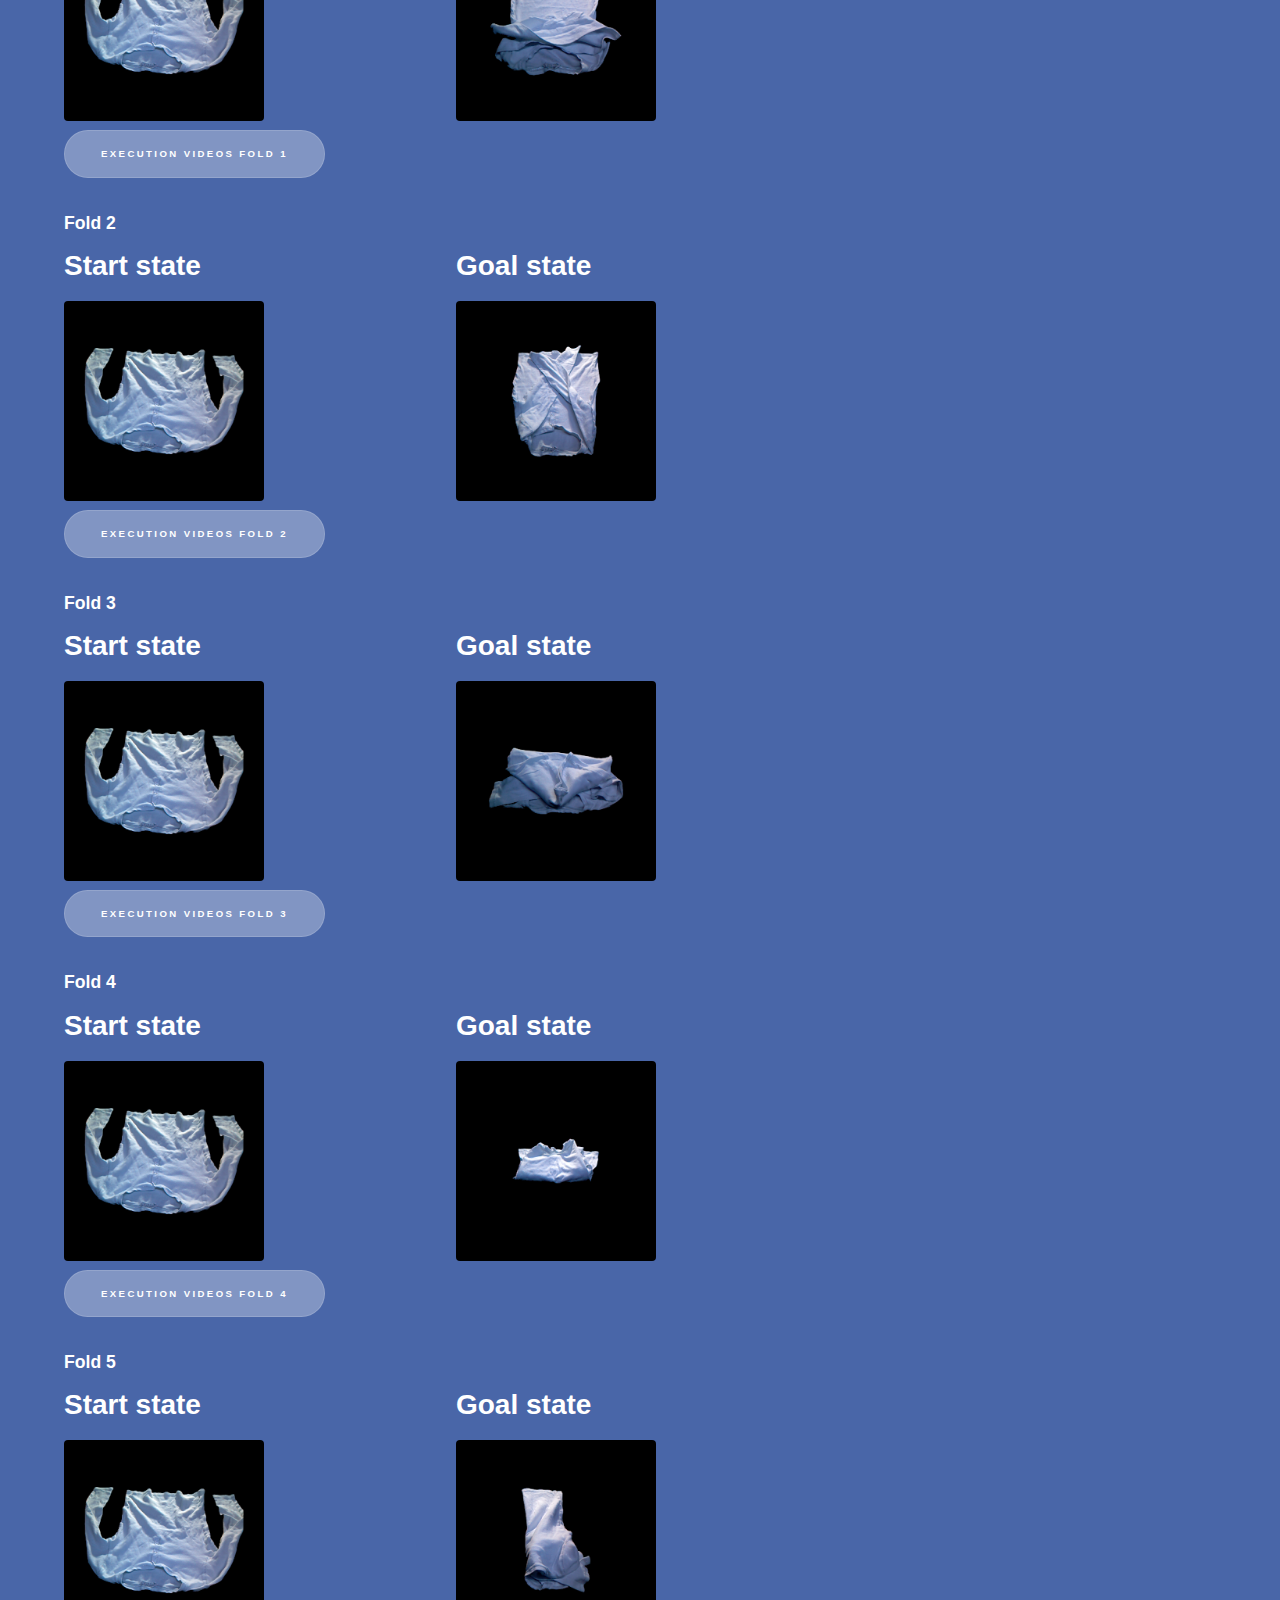
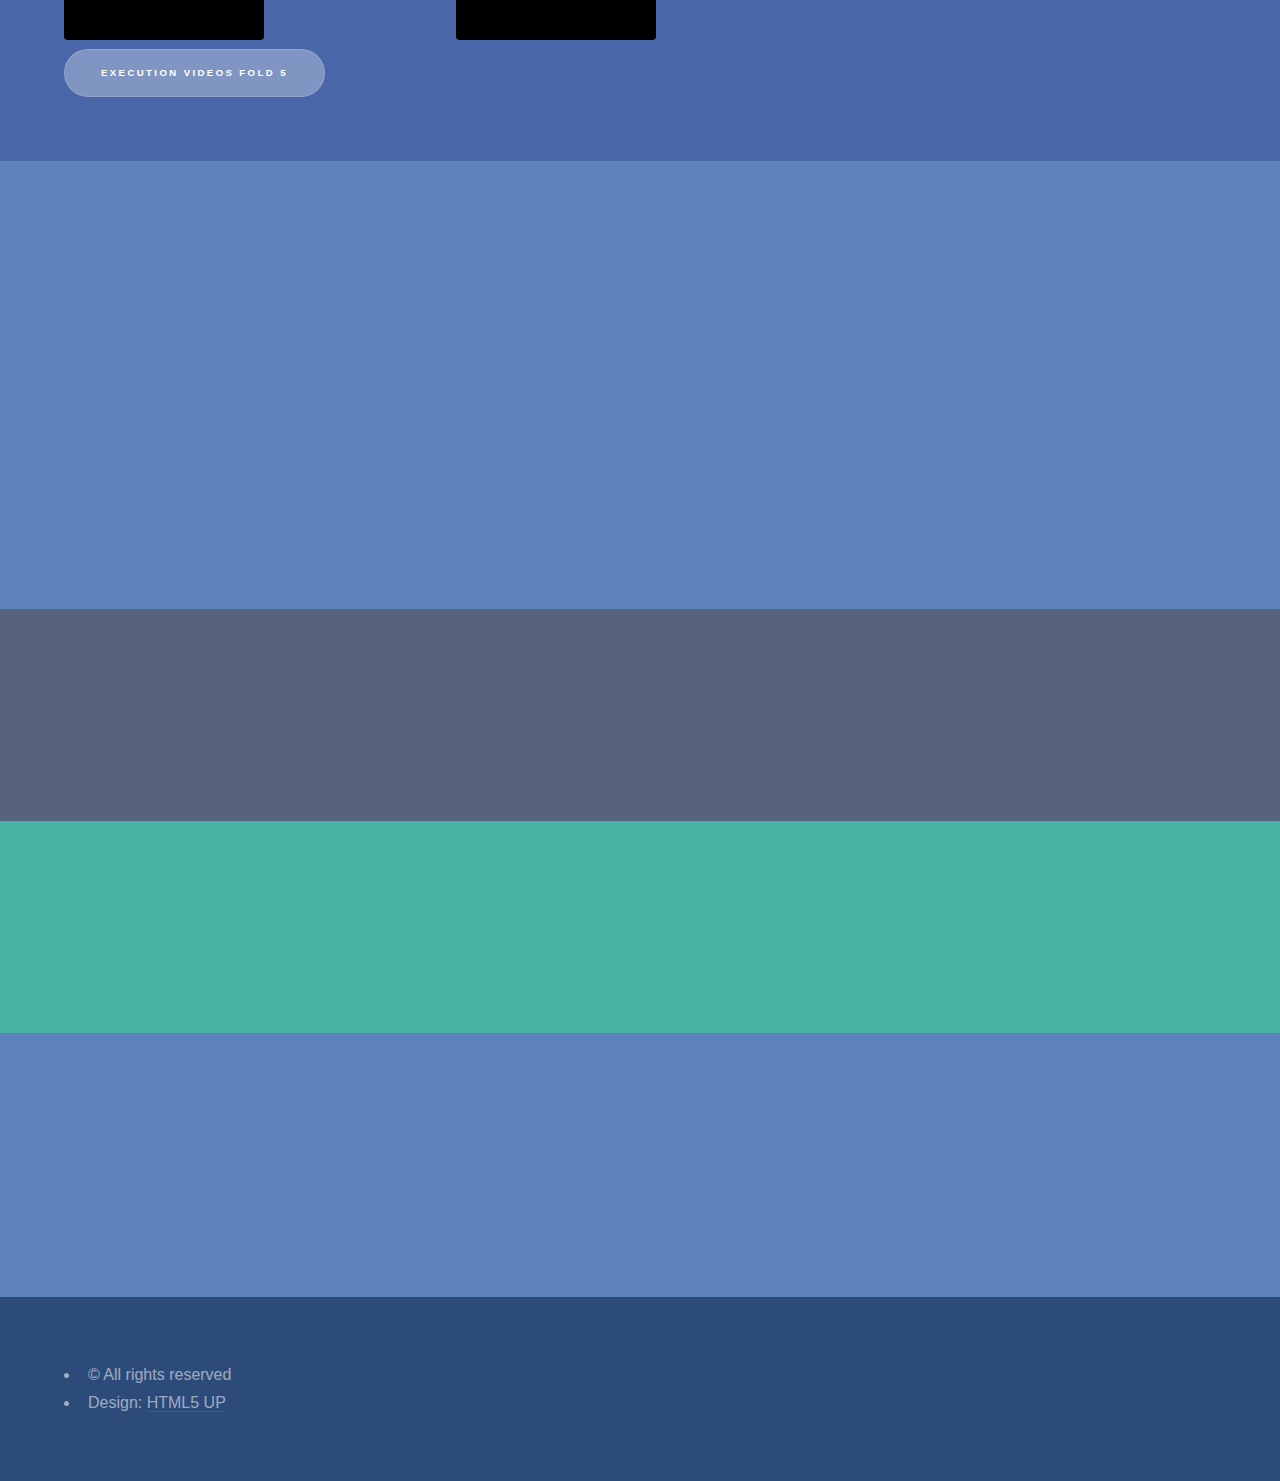
==== commit 34827c57: "Update index.html" ====
--- a/index.html
+++ b/index.html
@@ -22,7 +22,8 @@
 							<li><a href="#intro">Abstract</a></li>
 							<li><a href="#method">Method</a></li>
 							<!--li><a href="#cite">Cite</a></li-->
-							<li><a href="#videos">Folding execution videos</a></li>
+							<li><a href="#videos">Folding execution videos</a></li>							
+							<li><a href="#htm">HTM examples</a></li>	
 							<li><a href="#code">Code Repository</a></li>	
 							<li><a href="#datasets">Datasets</a></li>	
 							<li><a href="#contact">Contact</a></li>
@@ -209,7 +210,18 @@
 
 
 					</section>
-
+				
+				<section id="htm" class="wrapper style1 fade-up">
+						<div class="inner">
+							<h2>HTM examples</h2>
+							 Example of erroneous plans obtained with method from the paper Liu, Kara, et al. "Hallucinative topological memory for zero-shot visual planning." International Conference on Machine Learning, 2020
+							<div class="row">
+								<img src="images/htm/0000_vp_score0.png" alt="" data-position="center center" style="height:240px;">
+							</div>
+										
+							
+						</div>
+					</section>
 
 				<!-- Two -->
 					<section id="code" class="wrapper style4 fade-up">
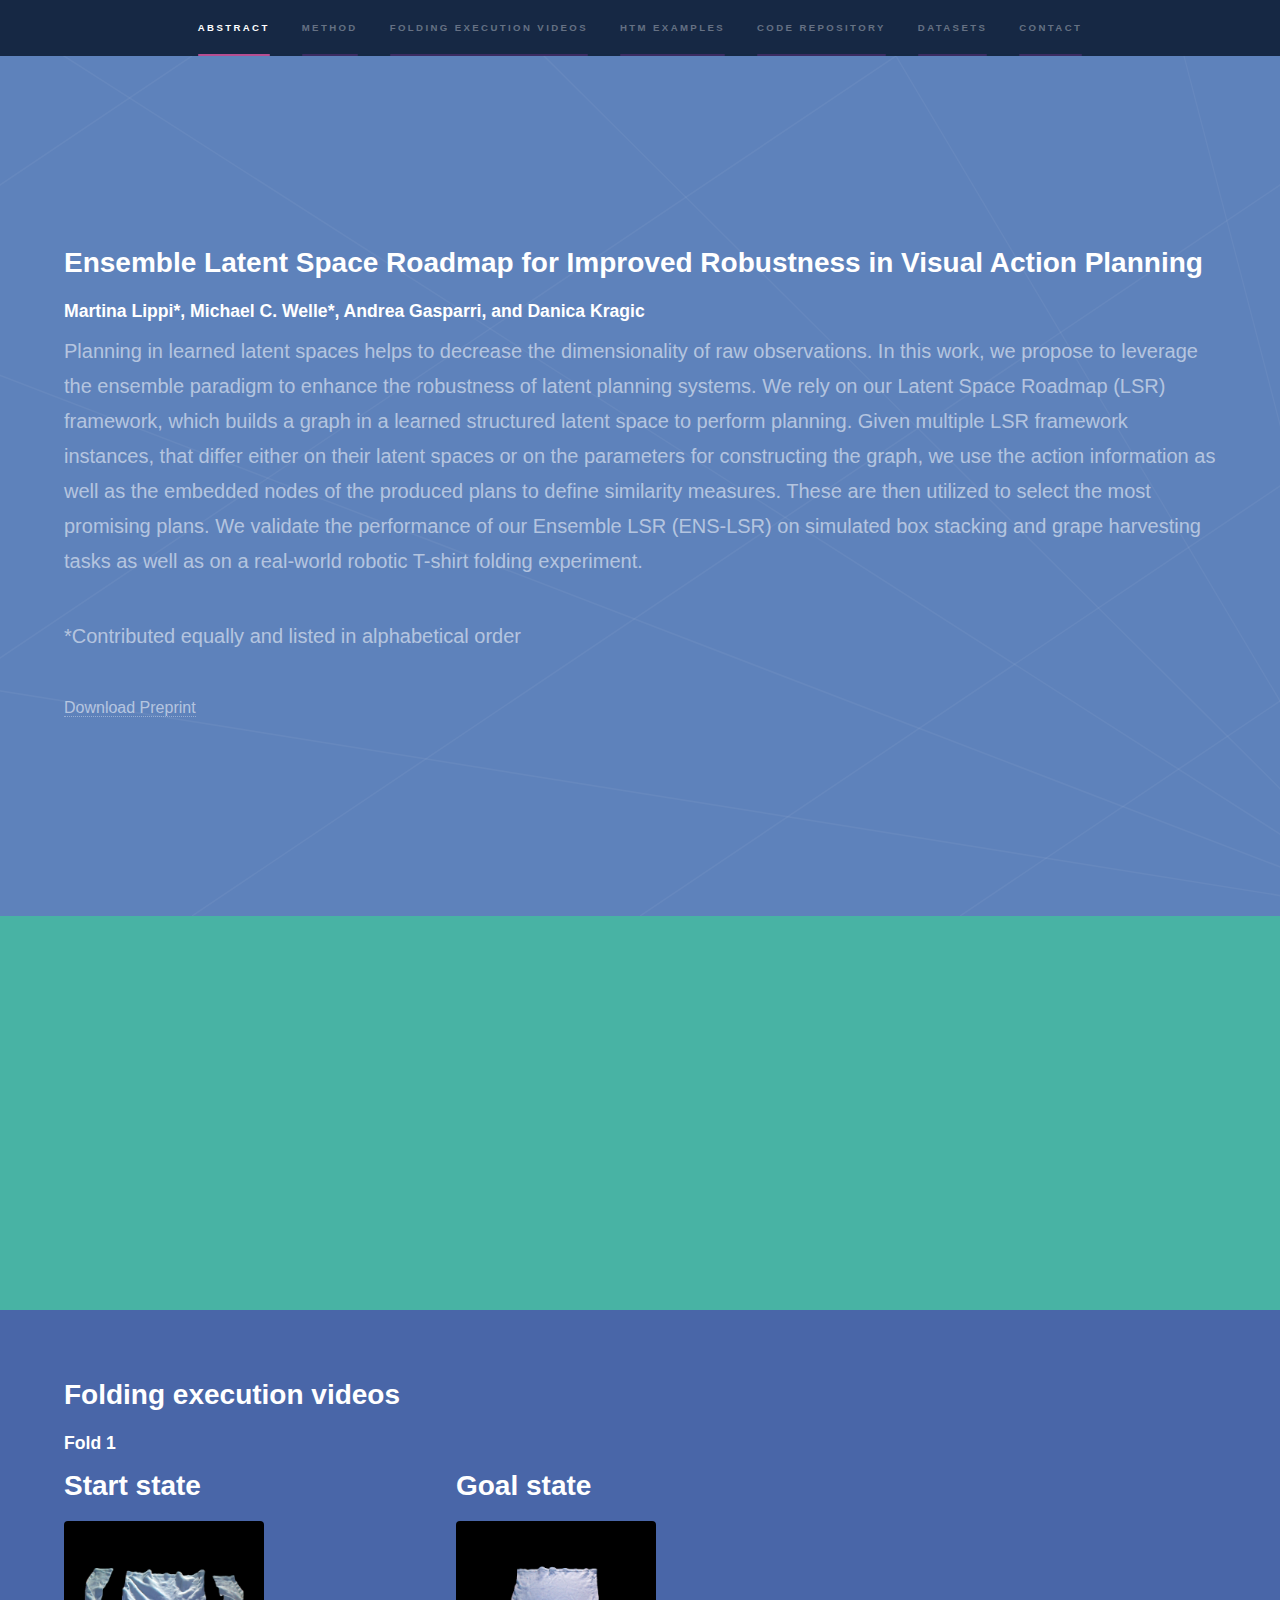
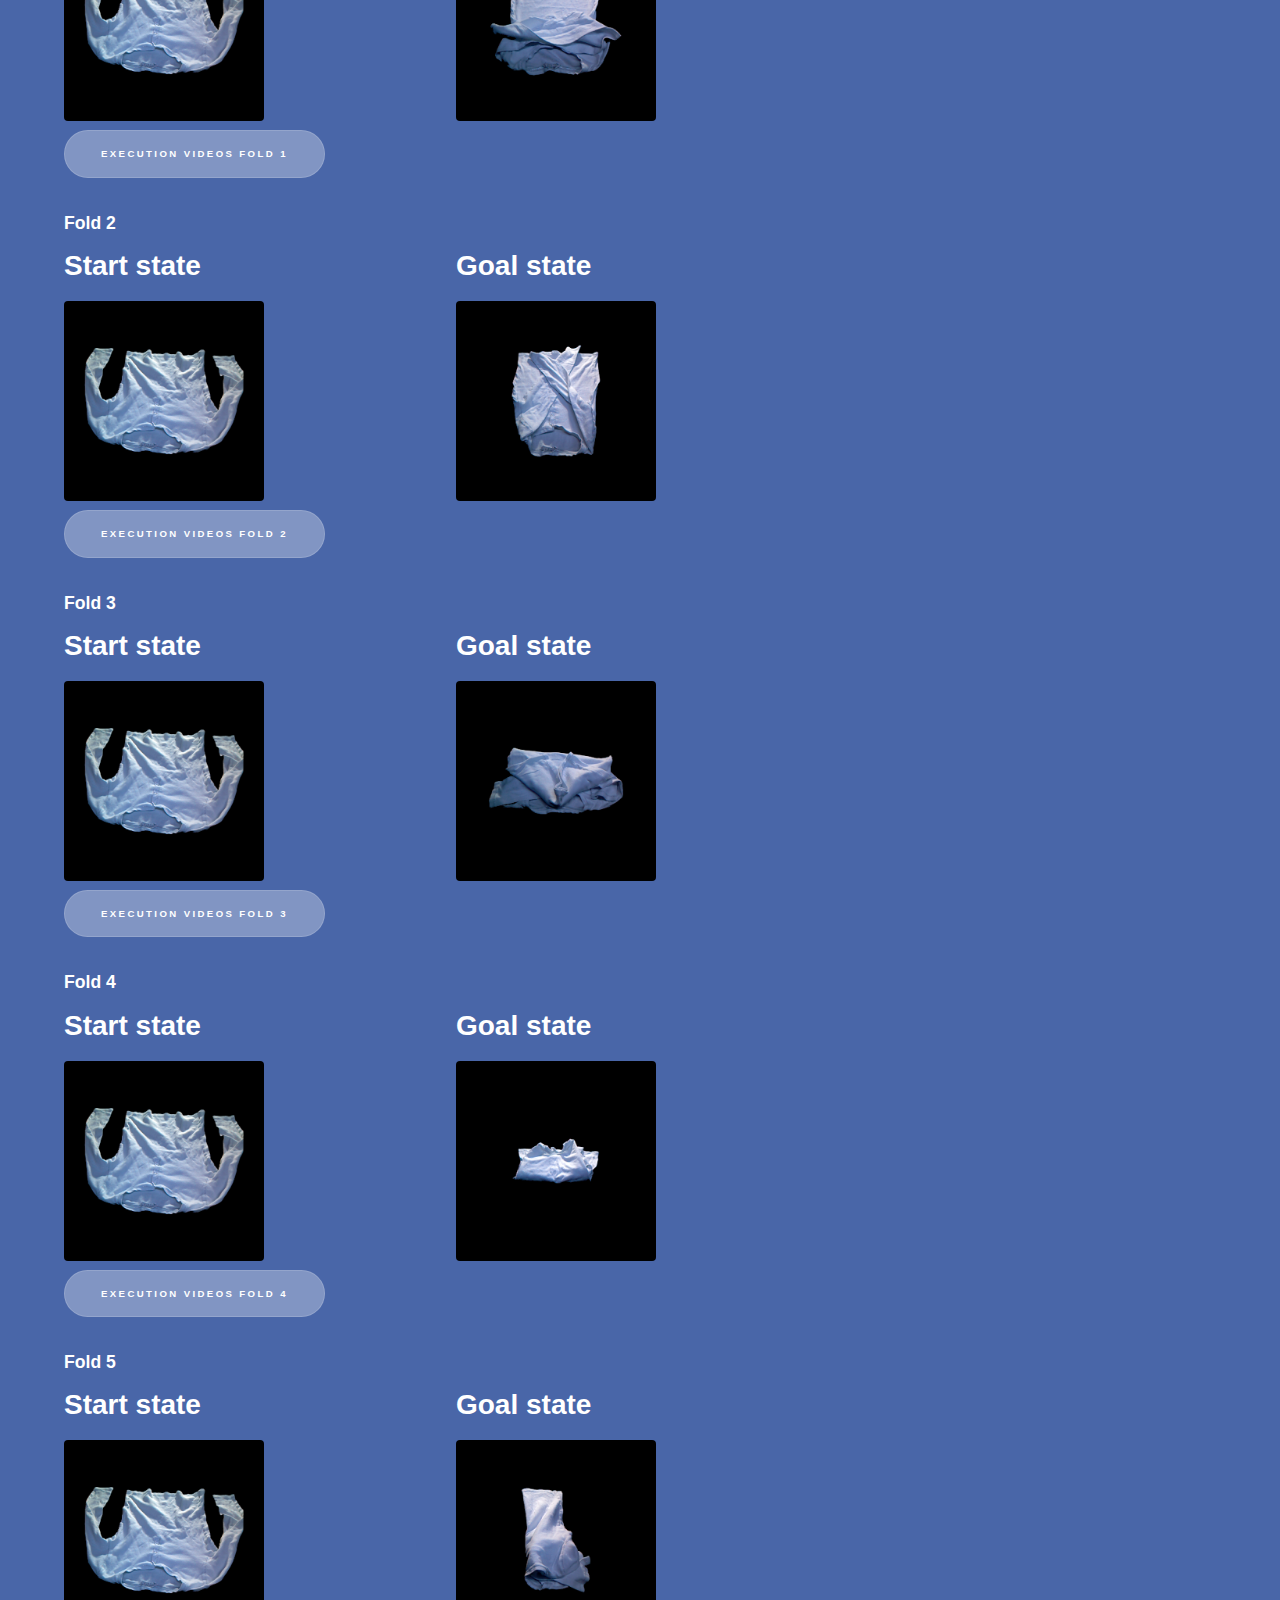
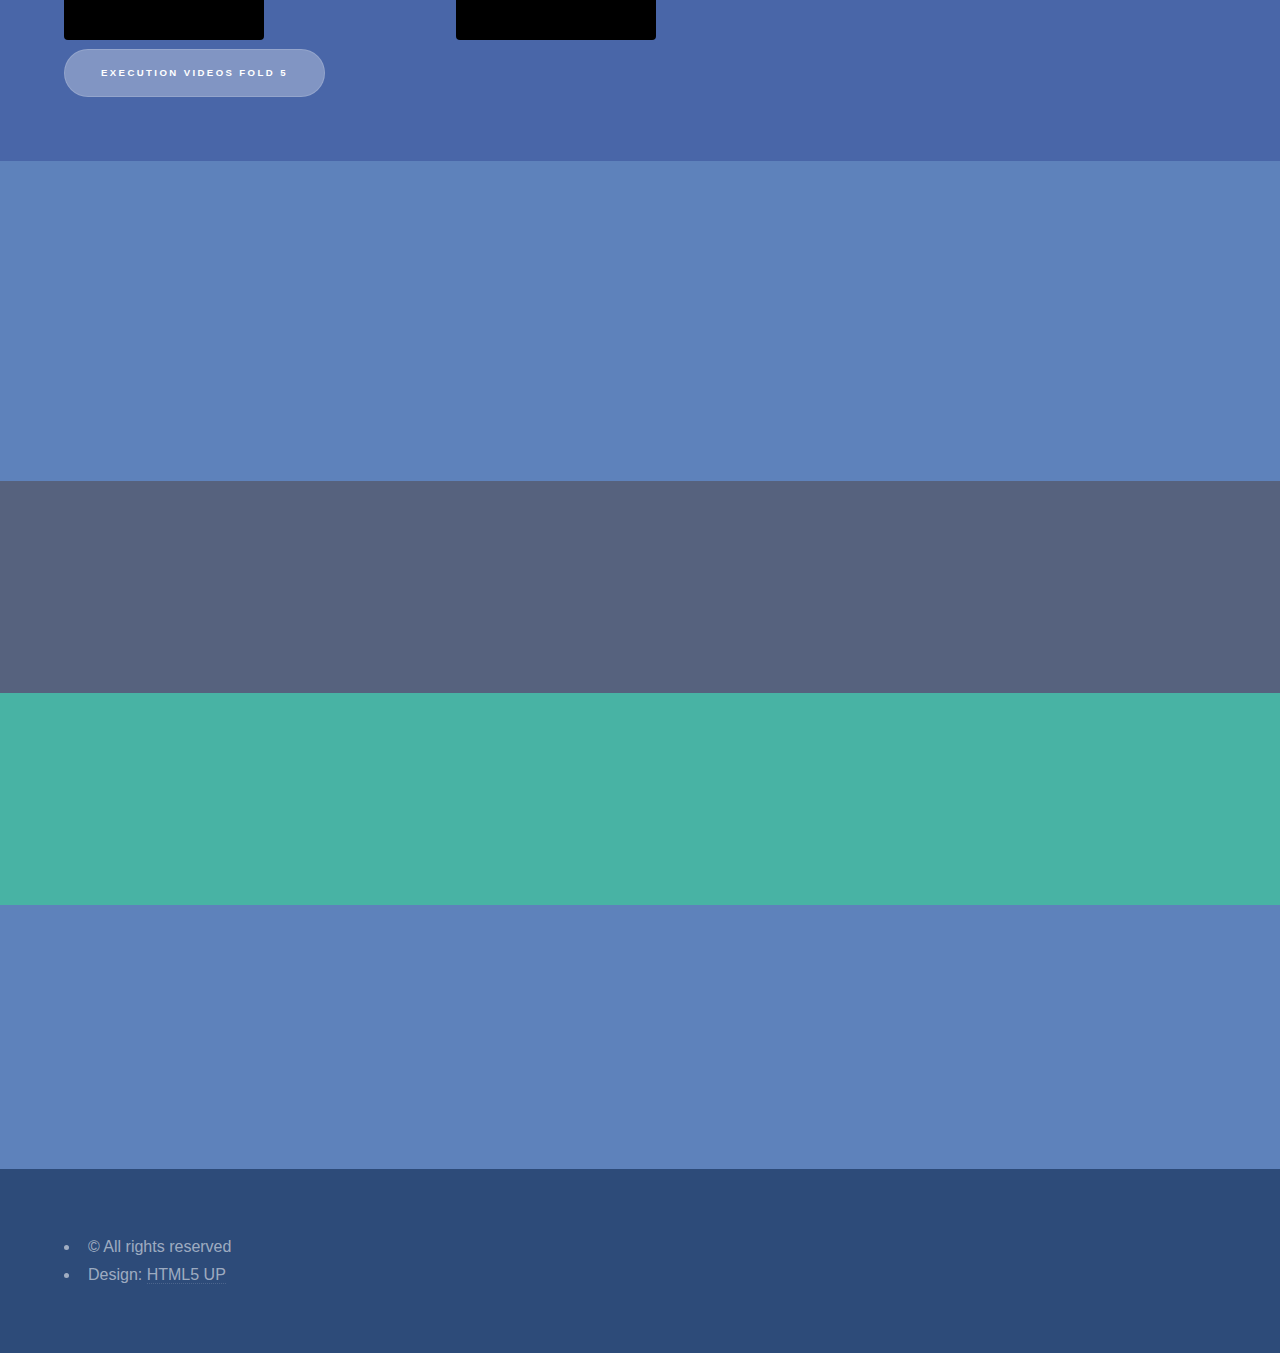
==== commit ae31b5aa: "htm" ====
--- a/index.html
+++ b/index.html
@@ -22,10 +22,10 @@
 							<li><a href="#intro">Abstract</a></li>
 							<li><a href="#method">Method</a></li>
 							<!--li><a href="#cite">Cite</a></li-->
-							<li><a href="#videos">Folding execution videos</a></li>							
-							<li><a href="#htm">HTM examples</a></li>	
-							<li><a href="#code">Code Repository</a></li>	
-							<li><a href="#datasets">Datasets</a></li>	
+							<li><a href="#videos">Folding execution videos</a></li>
+							<li><a href="#htm">HTM examples</a></li>
+							<li><a href="#code">Code Repository</a></li>
+							<li><a href="#datasets">Datasets</a></li>
 							<li><a href="#contact">Contact</a></li>
 						</ul>
 					</nav>
@@ -41,18 +41,17 @@
 							<h2>Ensemble Latent Space Roadmap for Improved Robustness in Visual Action Planning</h2>
 							<h3>Martina Lippi*, Michael C. Welle*,  Andrea Gasparri, and Danica Kragic</h3>
 							<p>
-							Planning in learned latent spaces helps to decrease the dimensionality of raw observations.
-							In this work, we propose to leverage the ensemble paradigm to 
-							enhance the robustness of latent planning systems. We rely on our Latent Space Roadmap (LSR) framework, which builds a graph in a learned structured latent space to perform planning.  
-							Given multiple LSR  framework instances, that differ either on their latent spaces or on the parameters for constructing the graph, we use the action information as well as the embedded nodes of the produced plans to define similarity measures. These are then utilized to select the most promising plans. We validate the performance of our Ensemble LSR (ENS-LSR) on simulated box stacking and grape harvesting tasks as well as on a real-world robotic T-shirt folding experiment. 
-							</p>
-							<p> 
+								Planning in learned latent spaces helps to decrease the dimensionality of raw observations.
+	In this work, we propose to leverage the ensemble paradigm to
+	enhance the robustness of latent planning systems. We rely on our Latent Space Roadmap (LSR) framework, which builds a graph in a learned structured latent space to perform planning.
+	Given multiple LSR  framework instances, that differ either on their latent spaces or on the parameters for constructing the graph, we use the action information as well as the embedded nodes of the produced plans to define similarity measures. These are then utilized to select the most promising plans. We validate the performance of our Ensemble LSR (ENS-LSR) on simulated box stacking and grape harvesting tasks as well as on a real-world robotic T-shirt folding experiment. </p>
+							<p>
 							<small>*Contributed equally and listed in alphabetical order</small>
 							</p>
-							<a href="files/lippi_ensemble.pdf" download="files/lippi_ensemble.pdf">Download Preprint</a>
-							<p> </p>
-							
-							
+							<a href="files/LSR_Ensemble.pdf" target="_blank" download="files/LSR_Ensemble.pdf">Download Preprint</a>
+							<p> </p>
+
+
 
 
 						</div>
@@ -66,25 +65,25 @@
 							<p>Our Method:</p>
 
 							<!--div class="row">
-								<a  class="image "><img class = "full-image" src="images/overview.png" alt="" data-position="center center" /></a>	
+								<a  class="image "><img class = "full-image" src="images/overview.png" alt="" data-position="center center" /></a>
 							</div-->
-							
+
 							<div class="row">
 								<!--article class="col-4 col-12-xsmall work-item"-->
 									<video controls="" class="overview-video">
-									  <source src="videos/ENS-LSR-sub.mp4" type="video/mp4">									
+									  <source src="videos/ENS-LSR-sub.mp4" type="video/mp4">
 									</video>
 								<!--/article-->
 							</div>
-							
-							<p> </p>							
+
+							<p> </p>
 
 						</div>
 					</section>
 
 				<!-- Cite -->
 					<!--section id="cite" class="wrapper style4 fade-up">
-					
+
 						<div class="inner">
 							<h2>Use the following to cite us:</h2>
 							<p class="p-code"><code>@inproceedings{lippi2020latent,<br>
@@ -95,11 +94,11 @@
 }
 </code></p>
 
-							<p> </p>						
-
-
-						</div>
-						
+							<p> </p>
+
+
+						</div>
+
 
 					</section-->
 
@@ -112,15 +111,15 @@
 							<h3>Fold 1</h3>
 
 							<div class="row">
-								
-								<article class="col-4 col-12-xsmall work-item">
-									<h2>Start state</h2>
-									<a  class="image"><img src="images/web_ens/F01/T01/S_00.png" alt="" data-position="center center" style="height:200px;"/></a>
-								</article>	
+
+								<article class="col-4 col-12-xsmall work-item">
+									<h2>Start state</h2>
+									<a  class="image"><img src="images/web_ens/F01/T01/S_00.png" alt="" data-position="center center" style="height:200px;"/></a>
+								</article>
 								<article class="col-4 col-12-xsmall work-item">
 									<h2>Goal state</h2>
 									<a  class="image"><img src="images/web_ens/F01/T01/G.png" alt="" data-position="center center" style="height:200px;"/></a>
-								</article>	
+								</article>
 							</div>
 
 
@@ -130,18 +129,18 @@
 							<h3>Fold 2</h3>
 
 							<div class="row">
-								
-								<article class="col-4 col-12-xsmall work-item">
-									<h2>Start state</h2>
-									<a  class="image"><img src="images/web_ens/F01/T01/S_00.png" alt="" data-position="center center" style="height:200px;"/></a>
-								</article>	
+
+								<article class="col-4 col-12-xsmall work-item">
+									<h2>Start state</h2>
+									<a  class="image"><img src="images/web_ens/F01/T01/S_00.png" alt="" data-position="center center" style="height:200px;"/></a>
+								</article>
 								<article class="col-4 col-12-xsmall work-item">
 									<h2>Goal state</h2>
 									<a  class="image"><img src="images/web_ens/F02/T01/G.png" alt="" data-position="center center" style="height:200px;"/></a>
-								</article>	
-							</div>
-
-						
+								</article>
+							</div>
+
+
 
 							<p> <a class="button mybutton"  href="execution_videos_ens_fold_02.html" > Execution videos fold 2</a> </p>
 							<p></p>
@@ -151,17 +150,17 @@
 							<h3>Fold 3</h3>
 
 							<div class="row">
-								
-								<article class="col-4 col-12-xsmall work-item">
-									<h2>Start state</h2>
-									<a  class="image"><img src="images/web_ens/F01/T01/S_00.png" alt="" data-position="center center" style="height:200px;"/></a>
-								</article>	
+
+								<article class="col-4 col-12-xsmall work-item">
+									<h2>Start state</h2>
+									<a  class="image"><img src="images/web_ens/F01/T01/S_00.png" alt="" data-position="center center" style="height:200px;"/></a>
+								</article>
 								<article class="col-4 col-12-xsmall work-item">
 									<h2>Goal state</h2>
 									<a  class="image"><img src="images/web_ens/F03/T01/G.png" alt="" data-position="center center" style="height:200px;"/></a>
-								</article>	
-							</div>
-						
+								</article>
+							</div>
+
 
 							<p> <a class="button mybutton"  href="execution_videos_ens_fold_03.html" > Execution videos fold 3</a> </p>
 							<p></p>
@@ -170,17 +169,17 @@
 							<h3>Fold 4</h3>
 
 							<div class="row">
-								
-								<article class="col-4 col-12-xsmall work-item">
-									<h2>Start state</h2>
-									<a  class="image"><img src="images/web_ens/F01/T01/S_00.png" alt="" data-position="center center" style="height:200px;"/></a>
-								</article>	
+
+								<article class="col-4 col-12-xsmall work-item">
+									<h2>Start state</h2>
+									<a  class="image"><img src="images/web_ens/F01/T01/S_00.png" alt="" data-position="center center" style="height:200px;"/></a>
+								</article>
 								<article class="col-4 col-12-xsmall work-item">
 									<h2>Goal state</h2>
 									<a  class="image"><img src="images/web_ens/F04/T01/G.png" alt="" data-position="center center" style="height:200px;"/></a>
-								</article>	
-							</div>
-						
+								</article>
+							</div>
+
 
 							<p> <a class="button mybutton"  href="execution_videos_ens_fold_04.html" > Execution videos fold 4</a> </p>
 							<p></p>
@@ -190,88 +189,90 @@
 							<h3>Fold 5</h3>
 
 							<div class="row">
-								
-								<article class="col-4 col-12-xsmall work-item">
-									<h2>Start state</h2>
-									<a  class="image"><img src="images/web_ens/F01/T01/S_00.png" alt="" data-position="center center" style="height:200px;"/></a>
-								</article>	
+
+								<article class="col-4 col-12-xsmall work-item">
+									<h2>Start state</h2>
+									<a  class="image"><img src="images/web_ens/F01/T01/S_00.png" alt="" data-position="center center" style="height:200px;"/></a>
+								</article>
 								<article class="col-4 col-12-xsmall work-item">
 									<h2>Goal state</h2>
 									<a  class="image"><img src="images/web_ens/F05/T01/G.png" alt="" data-position="center center" style="height:200px;"/></a>
-								</article>	
-							</div>
-						
+								</article>
+							</div>
+
 
 							<p> <a class="button mybutton"  href="execution_videos_ens_fold_05.html" > Execution videos fold 5</a> </p>
 							<p></p>
 
-						
-						
-
-
-					</section>
-				
+
+
+
+
+					</section>
+
 				<section id="htm" class="wrapper style1 fade-up">
 						<div class="inner">
 							<h2>HTM examples</h2>
 							 Example of erroneous plans obtained with method from the paper Liu, Kara, et al. "Hallucinative topological memory for zero-shot visual planning." International Conference on Machine Learning, 2020
-							<div class="row">
-								<img src="images/htm/0000_vp_score0.png" alt="" data-position="center center" style="height:240px;">
-							</div>
-										
-							
+
+<p></p>
+								<p> <a class="button mybutton"  href="htm-examples.html" > Check the examples</a> </p>
+								<p></p>
+
+
+
 						</div>
 					</section>
 
 				<!-- Two -->
 					<section id="code" class="wrapper style4 fade-up">
-					
+
 						<div class="inner">
 							<h2>Code Repository</h2>
-							<p>Avalible after paper acaptance</p>
+							<p>Available after paper acceptance</p>
 
 							<!--a href="https://github.com/visual-action-planning/lsr-code" >Code Repository</a-->
-							<p> </p>						
-
-
-						</div>
-						
+							<p> </p>
+
+
+						</div>
+
 
 					</section>
 
 
 					<!-- Two -->
 					<section id="datasets" class="wrapper style2 fade-up">
-					
+
 						<div class="inner">
 							<h2>Datasets</h2>
-							<p>Avalible after paper acaptance</p>
+							<p>Available after paper acceptance</p>
 
 							<!--a href="https://github.com/visual-action-planning/lsr-code" >Code Repository</a-->
-							<p> </p>						
-
-
-						</div>
-						
-
-					</section>
-
-				
-
-					
+							<p> </p>
+
+
+						</div>
+
+
+					</section>
+
+
+
+
 					<!-- five -->
 					<section id="contact" class="wrapper style1 fade-up">
 						<div class="inner">
 							<h2>Contact</h2>
-							 
-							
-										<li>Martina Lippi; lippi(at)kth.se, martina.lippi(at)uniroma3.it; KTH Royal Institute of Technology, Sweden and Roma Tre University, Italy</li> 
+
+
+										<li>Martina Lippi; lippi(at)kth.se, martina.lippi(at)uniroma3.it; KTH Royal Institute of Technology, Sweden and Roma Tre University, Italy</li>
 										<li>Michael C. Welle; mwelle(at)kth.se; KTH Royal Institute of Technology, Sweden</li>
-										<li>Andrea Gasparri; andrea.gasparri(at)uniroma3.it; Roma Tre University, Italy</li> 
-										<li>Danica Kragic; dani(at)kth.se; KTH Royal Institute of Technology, Sweden</li> 
+										<li>Andrea Gasparri; andrea.gasparri(at)uniroma3.it; Roma Tre University, Italy</li>
+										<li>Danica Kragic; dani(at)kth.se; KTH Royal Institute of Technology, Sweden</li>
 
 									</ul>
-							
+
 						</div>
 					</section>
 
--- a/assets/css/main.css
+++ b/assets/css/main.css
@@ -2567,7 +2567,7 @@
 					color: rgba(25, 40, 67, 255);
 				}
 
-				
+
 
 /* Image */
 
@@ -3268,8 +3268,8 @@
 		.wrapper.style3 {
 			background-color: #4966a8;
 		}
-		
-		
+
+
 		.wrapper.style4 {
 			background-color: #56627e;
 		}
@@ -3302,7 +3302,7 @@
 		}
 
 		.full-image{
-			width:100%; 
+			width:100%;
 		}
 
 			body.is-ie .wrapper.fullscreen {
@@ -3933,15 +3933,23 @@
 			}
 
 		}
-		
-		
+
+ .divtrialhtm h1{
+  margin: 0 0 0 0;
+}
+
+.divtrialhtm{
+	padding-bottom: 0px;
+	margin-top:20px; 
+}
+
 .overview-video{
-	max-width:640px; 
+	max-width:640px;
 }
 
 .p-code{
 	background-color: #b8b8ce;
 	padding: 10px;
-	color: #162844;	
+	color: #162844;
 	border-radius: 10px;
-}+}
